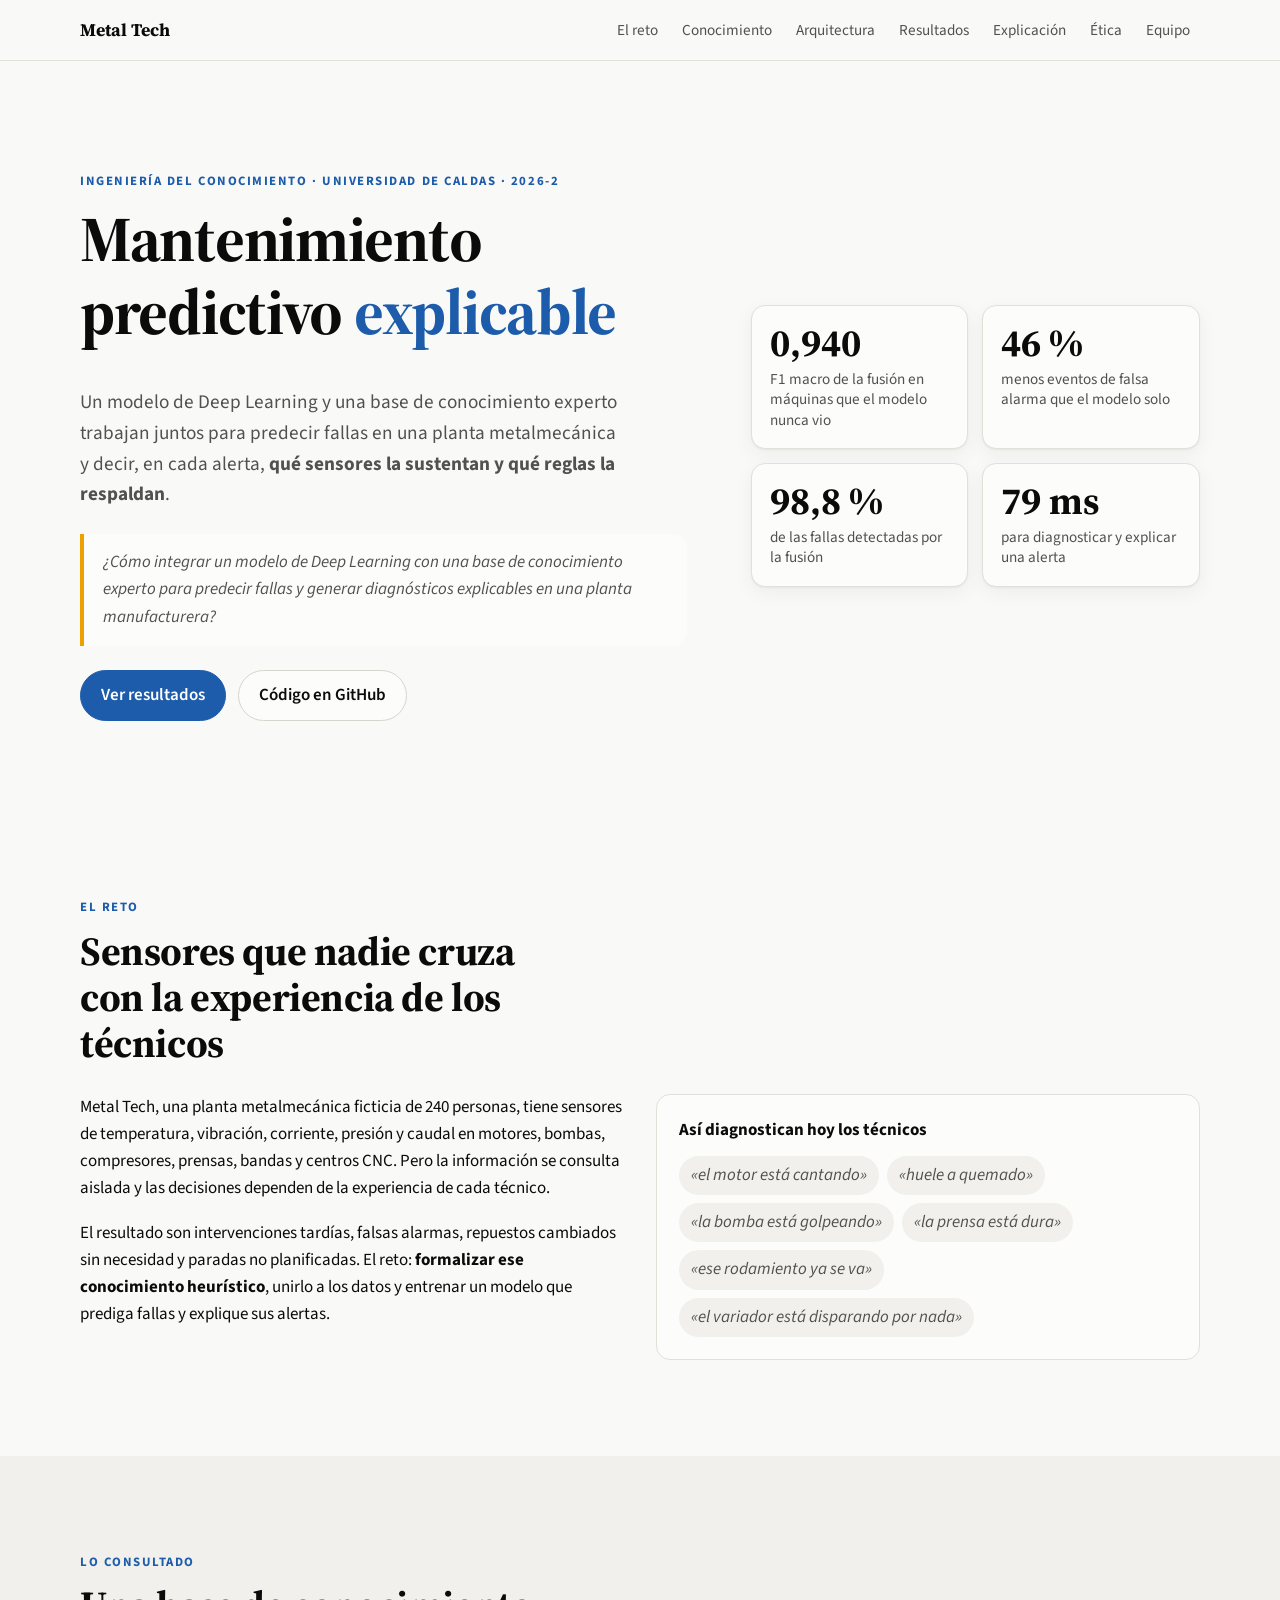
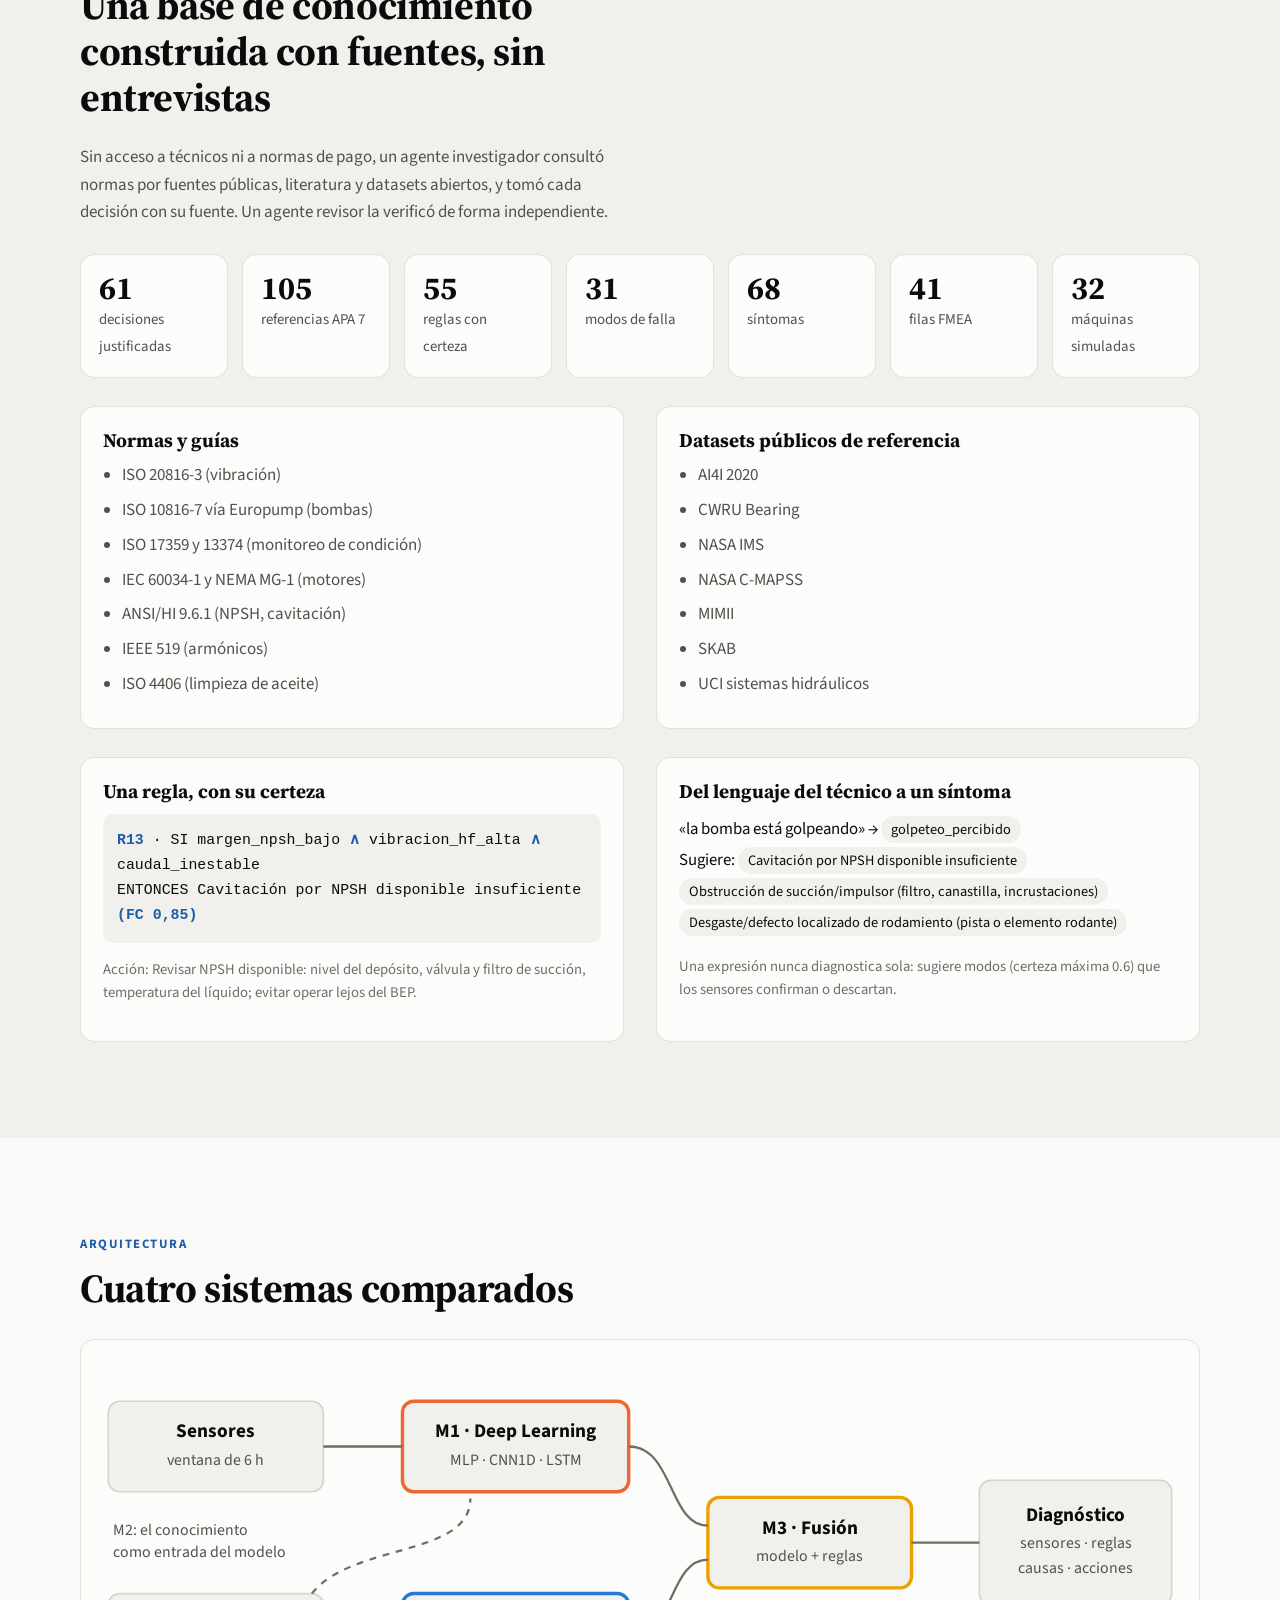
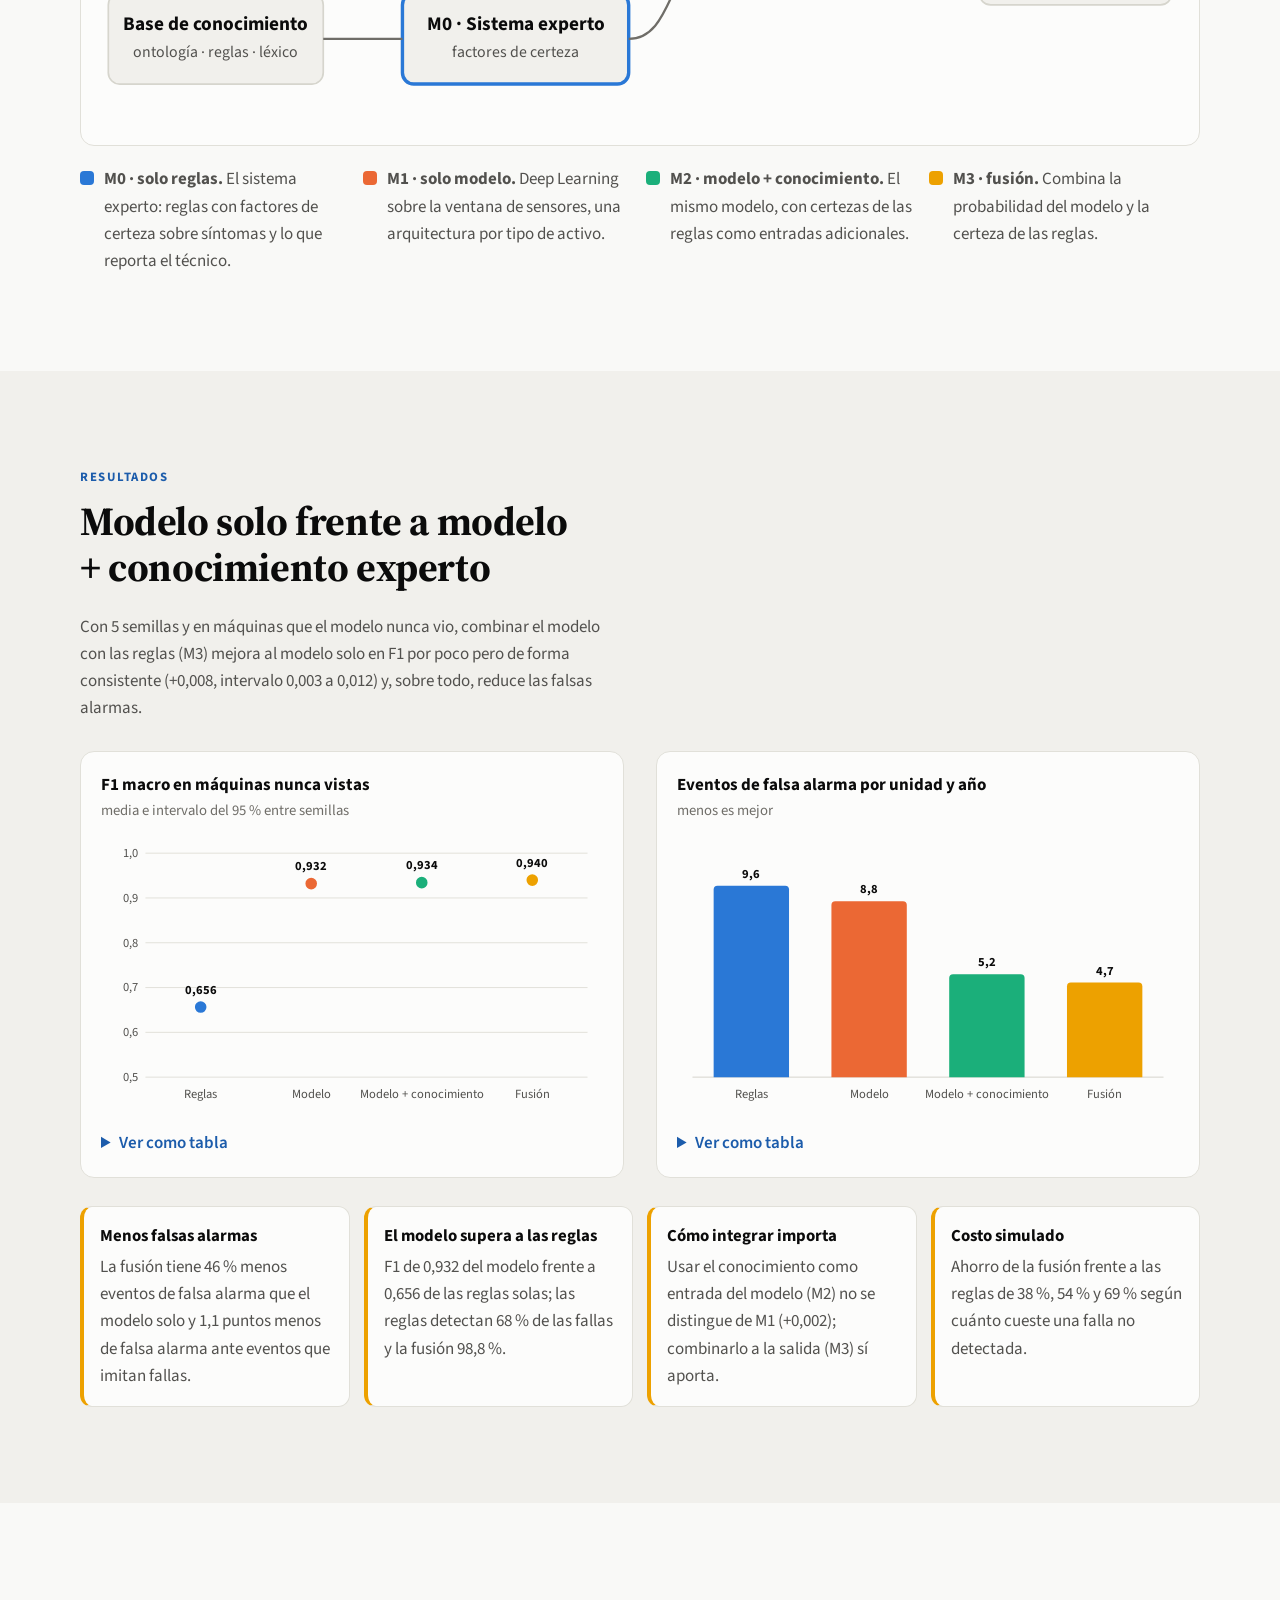
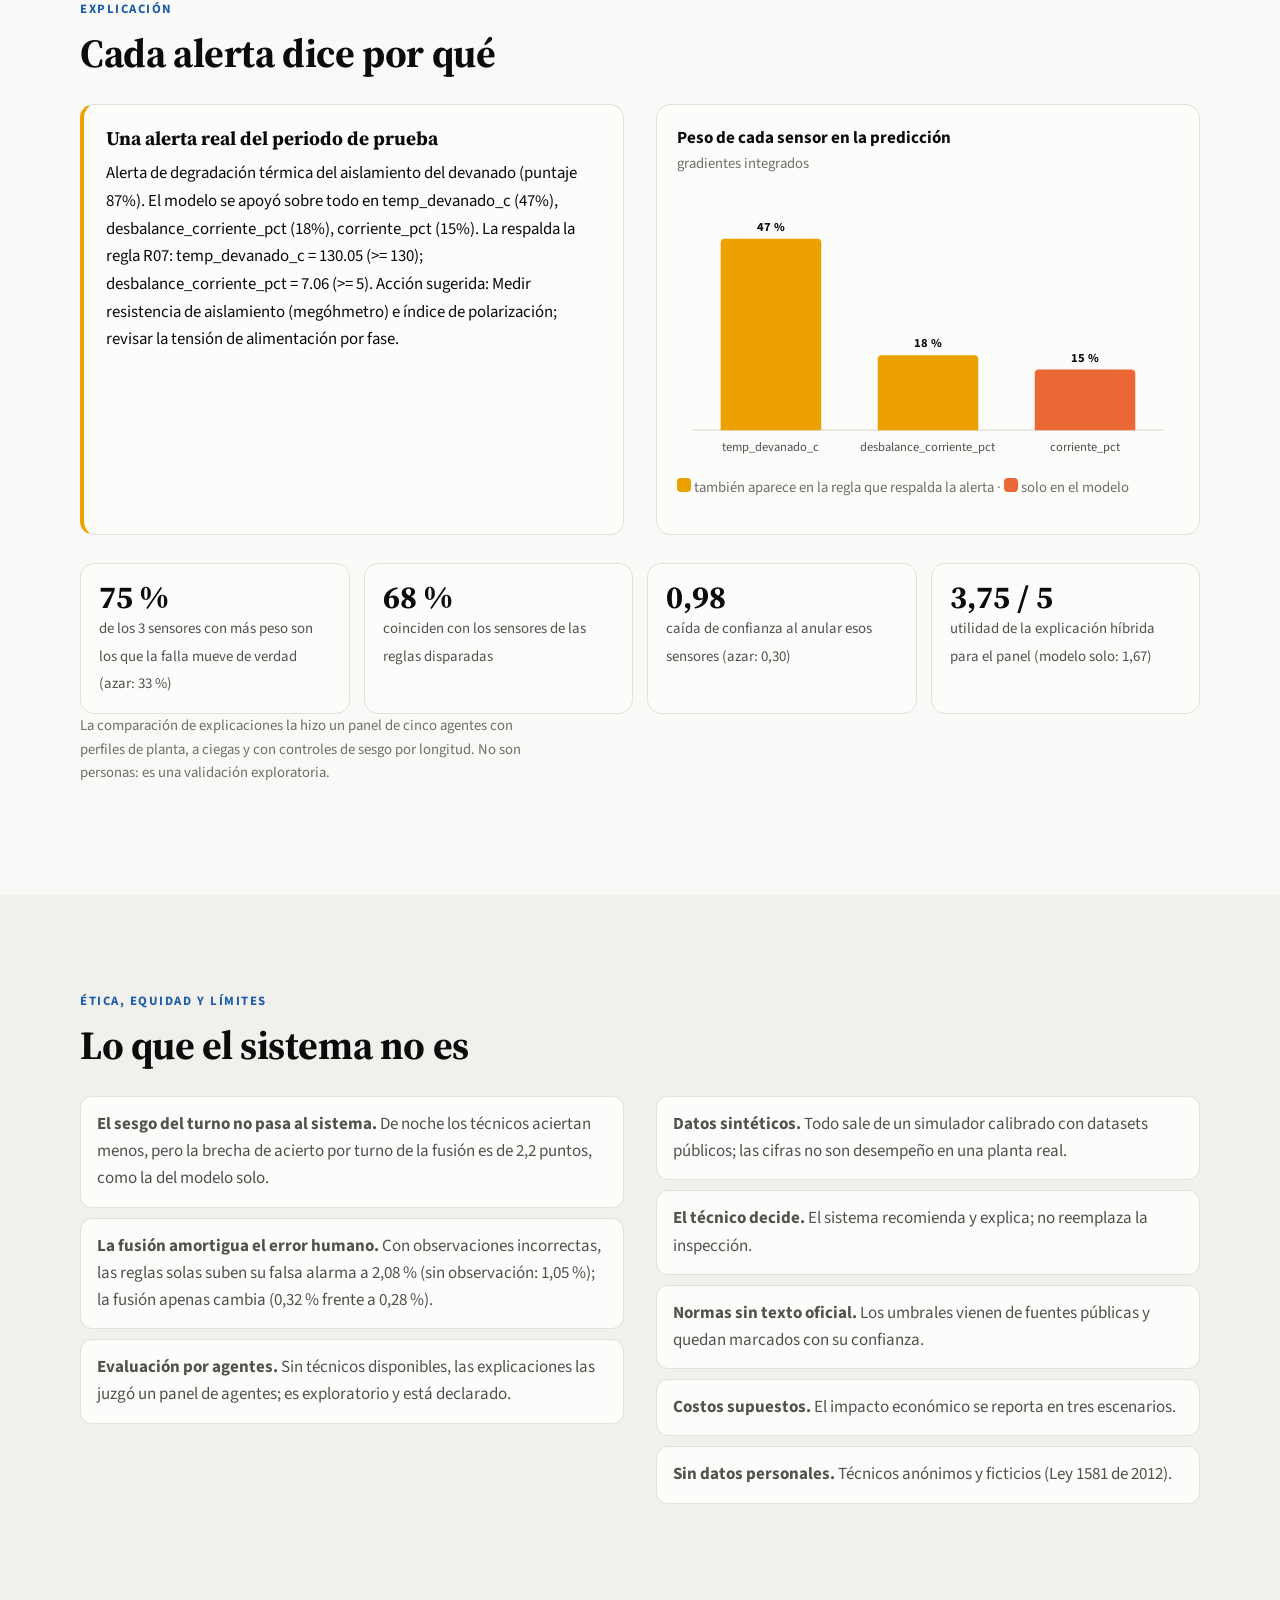
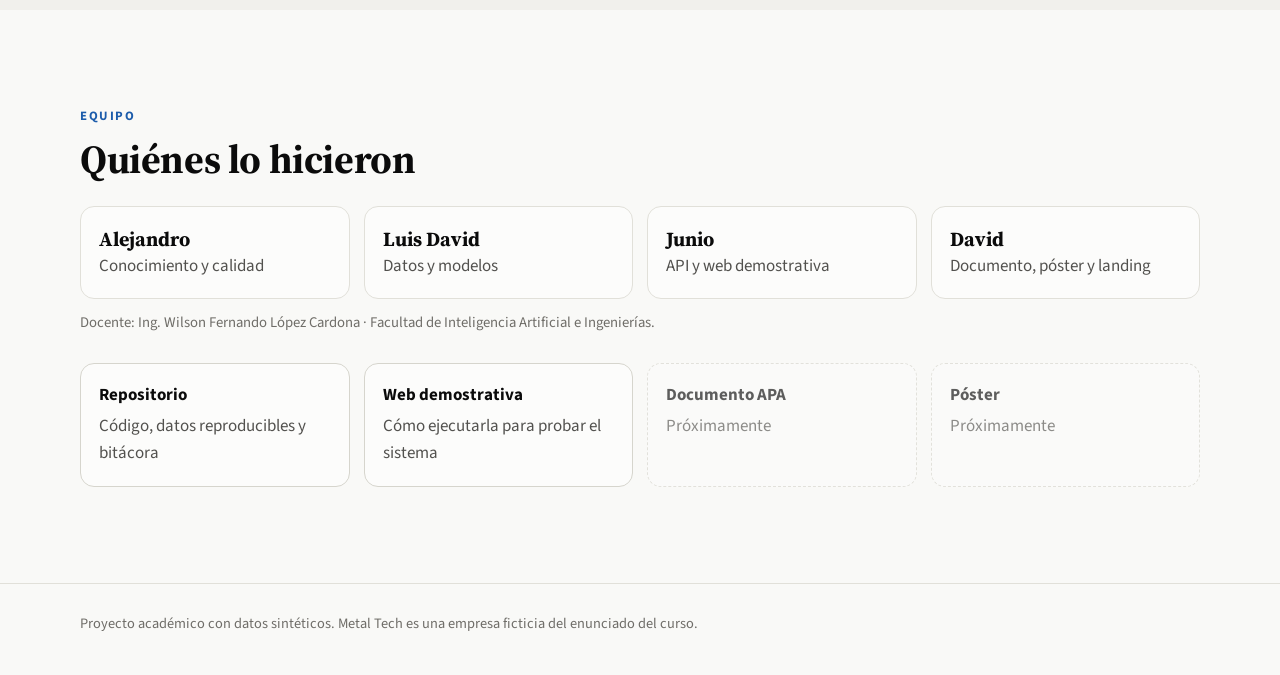
==== landing/index.html @ ee96ade2 "Agrega la landing page de presentacion (Fase 8b) Pagina estatica con el reto, lo consultado, la arqu" ====
<!doctype html>
<html lang="es">
<head>
  <meta charset="utf-8">
  <meta name="viewport" content="width=device-width, initial-scale=1">
  <title>Metal Tech · Mantenimiento predictivo explicable</title>
  <meta name="description" content="Deep Learning y base de conocimiento experto para predecir fallas y explicar cada alerta en una planta metalmecánica. Proyecto de Ingeniería del Conocimiento, Universidad de Caldas.">
  <link rel="preconnect" href="https://fonts.googleapis.com">
  <link rel="preconnect" href="https://fonts.gstatic.com" crossorigin>
  <link href="https://fonts.googleapis.com/css2?family=Source+Sans+3:wght@400;600;700&family=Source+Serif+4:opsz,wght@8..60,600;8..60,700&display=swap" rel="stylesheet">
  <link rel="stylesheet" href="styles.css">
  <link rel="icon" href="data:image/svg+xml,<svg xmlns='http://www.w3.org/2000/svg' viewBox='0 0 100 100'><text y='.9em' font-size='90'>🛠️</text></svg>">
</head>
<body>
  <a class="saltar" href="#contenido">Saltar al contenido</a>
  <header class="barra">
    <nav class="contenedor barra__nav" aria-label="Secciones">
      <a class="marca" href="#inicio">Metal Tech</a>
      <ul>
        <li><a href="#reto">El reto</a></li>
        <li><a href="#conocimiento">Conocimiento</a></li>
        <li><a href="#arquitectura">Arquitectura</a></li>
        <li><a href="#resultados">Resultados</a></li>
        <li><a href="#explicacion">Explicación</a></li>
        <li><a href="#etica">Ética</a></li>
        <li><a href="#equipo">Equipo</a></li>
      </ul>
    </nav>
  </header>

  <main id="contenido">
    <!-- Portada -->
    <section id="inicio" class="portada">
      <div class="contenedor portada__rejilla">
        <div>
          <p class="antetitulo">Ingeniería del Conocimiento · Universidad de Caldas · 2026-2</p>
          <h1>Mantenimiento predictivo <em>explicable</em></h1>
          <p class="entrada">Un modelo de Deep Learning y una base de conocimiento experto trabajan juntos para predecir
            fallas en una planta metalmecánica y decir, en cada alerta, <strong>qué sensores la sustentan y qué
            reglas la respaldan</strong>.</p>
          <blockquote class="pregunta">¿Cómo integrar un modelo de Deep Learning con una base de conocimiento experto para
            predecir fallas y generar diagnósticos explicables en una planta manufacturera?</blockquote>
          <div class="acciones">
            <a class="boton boton--principal" href="#resultados">Ver resultados</a>
            <a class="boton" data-enlace="repositorio" href="#">Código en GitHub</a>
          </div>
        </div>
        <aside class="tarjetas-cifra" aria-label="Cifras principales">
          <div class="cifra"><span class="cifra__valor" data-campo="f1M3"></span><span class="cifra__texto">F1 macro de la fusión en máquinas que el modelo nunca vio</span></div>
          <div class="cifra"><span class="cifra__valor" data-campo="reduccionEventos"></span><span class="cifra__texto">menos eventos de falsa alarma que el modelo solo</span></div>
          <div class="cifra"><span class="cifra__valor" data-campo="detectadasM3"></span><span class="cifra__texto">de las fallas detectadas por la fusión</span></div>
          <div class="cifra"><span class="cifra__valor" data-campo="latencia"></span><span class="cifra__texto">para diagnosticar y explicar una alerta</span></div>
        </aside>
      </div>
    </section>

    <!-- El reto -->
    <section id="reto" class="seccion">
      <div class="contenedor">
        <p class="antetitulo">El reto</p>
        <h2>Sensores que nadie cruza con la experiencia de los técnicos</h2>
        <div class="dos-columnas">
          <div>
            <p>Metal Tech, una planta metalmecánica ficticia de 240 personas, tiene sensores de temperatura, vibración,
              corriente, presión y caudal en motores, bombas, compresores, prensas, bandas y centros CNC. Pero la
              información se consulta aislada y las decisiones dependen de la experiencia de cada técnico.</p>
            <p>El resultado son intervenciones tardías, falsas alarmas, repuestos cambiados sin necesidad y paradas
              no planificadas. El reto: <strong>formalizar ese conocimiento heurístico</strong>, unirlo a los datos y
              entrenar un modelo que prediga fallas y explique sus alertas.</p>
          </div>
          <figure class="voces">
            <figcaption>Así diagnostican hoy los técnicos</figcaption>
            <ul>
              <li>«el motor está cantando»</li>
              <li>«huele a quemado»</li>
              <li>«la bomba está golpeando»</li>
              <li>«la prensa está dura»</li>
              <li>«ese rodamiento ya se va»</li>
              <li>«el variador está disparando por nada»</li>
            </ul>
          </figure>
        </div>
      </div>
    </section>

    <!-- Conocimiento -->
    <section id="conocimiento" class="seccion seccion--alterna">
      <div class="contenedor">
        <p class="antetitulo">Lo consultado</p>
        <h2>Una base de conocimiento construida con fuentes, sin entrevistas</h2>
        <p class="ancho-lectura">Sin acceso a técnicos ni a normas de pago, un agente investigador consultó normas por fuentes
          públicas, literatura y datasets abiertos, y tomó cada decisión con su fuente. Un agente revisor la verificó de
          forma independiente.</p>
        <div class="contadores" id="contadores"></div>
        <div class="dos-columnas">
          <div class="panel">
            <h3>Normas y guías</h3>
            <ul class="lista" id="normas"></ul>
          </div>
          <div class="panel">
            <h3>Datasets públicos de referencia</h3>
            <ul class="lista" id="datasets"></ul>
          </div>
        </div>
        <div class="dos-columnas">
          <article class="panel regla" aria-labelledby="titulo-regla">
            <h3 id="titulo-regla">Una regla, con su certeza</h3>
            <p class="regla__codigo" id="regla"></p>
            <p class="nota" id="regla-accion"></p>
          </article>
          <article class="panel" aria-labelledby="titulo-expresion">
            <h3 id="titulo-expresion">Del lenguaje del técnico a un síntoma</h3>
            <p class="expresion" id="expresion"></p>
            <p class="nota">Una expresión nunca diagnostica sola: sugiere modos (certeza máxima 0.6) que los sensores
              confirman o descartan.</p>
          </article>
        </div>
      </div>
    </section>

    <!-- Arquitectura -->
    <section id="arquitectura" class="seccion">
      <div class="contenedor">
        <p class="antetitulo">Arquitectura</p>
        <h2>Cuatro sistemas comparados</h2>
        <figure class="diagrama">
          <svg viewBox="0 0 960 330" role="img" aria-labelledby="diagrama-titulo diagrama-desc">
            <title id="diagrama-titulo">Arquitectura del sistema híbrido</title>
            <desc id="diagrama-desc">Los sensores alimentan el modelo de Deep Learning (M1); la base de conocimiento alimenta el motor de reglas (M0); ambos se combinan en la fusión (M3), que produce un diagnóstico explicable servido por una API y una web.</desc>
            <defs><marker id="flecha" viewBox="0 0 10 10" refX="9" refY="5" markerWidth="7" markerHeight="7" orient="auto-start-reverse"><path d="M0,0 L10,5 L0,10 z" class="diagrama__punta"/></marker></defs>
            <g class="diagrama__caja"><rect x="10" y="40" width="190" height="80" rx="10"/><text x="105" y="72">Sensores</text><text x="105" y="96" class="diagrama__sub">ventana de 6 h</text></g>
            <g class="diagrama__caja"><rect x="10" y="210" width="190" height="80" rx="10"/><text x="105" y="242">Base de conocimiento</text><text x="105" y="266" class="diagrama__sub">ontología · reglas · léxico</text></g>
            <g class="diagrama__caja diagrama__caja--m1"><rect x="270" y="40" width="200" height="80" rx="10"/><text x="370" y="72">M1 · Deep Learning</text><text x="370" y="96" class="diagrama__sub">MLP · CNN1D · LSTM</text></g>
            <g class="diagrama__caja diagrama__caja--m0"><rect x="270" y="210" width="200" height="80" rx="10"/><text x="370" y="242">M0 · Sistema experto</text><text x="370" y="266" class="diagrama__sub">factores de certeza</text></g>
            <g class="diagrama__caja diagrama__caja--m3"><rect x="540" y="125" width="180" height="80" rx="10"/><text x="630" y="157">M3 · Fusión</text><text x="630" y="181" class="diagrama__sub">modelo + reglas</text></g>
            <g class="diagrama__caja"><rect x="780" y="110" width="170" height="110" rx="10"/><text x="865" y="146">Diagnóstico</text><text x="865" y="170" class="diagrama__sub">sensores · reglas</text><text x="865" y="192" class="diagrama__sub">causas · acciones</text></g>
            <path d="M200,80 H270" marker-end="url(#flecha)"/><path d="M200,250 H270" marker-end="url(#flecha)"/>
            <path d="M470,80 C510,80 505,150 540,150" marker-end="url(#flecha)"/><path d="M470,250 C510,250 505,180 540,180" marker-end="url(#flecha)"/>
            <path d="M720,165 H780" marker-end="url(#flecha)"/>
            <path d="M190,210 C225,165 330,178 330,126" class="diagrama__punteada" marker-end="url(#flecha)"/>
            <text x="14" y="158" class="diagrama__sub diagrama__izq">M2: el conocimiento</text>
            <text x="14" y="178" class="diagrama__sub diagrama__izq">como entrada del modelo</text>
          </svg>
        </figure>
        <ul class="leyenda-sistemas" id="leyenda-sistemas"></ul>
      </div>
    </section>

    <!-- Resultados -->
    <section id="resultados" class="seccion seccion--alterna">
      <div class="contenedor">
        <p class="antetitulo">Resultados</p>
        <h2>Modelo solo frente a modelo + conocimiento experto</h2>
        <p class="ancho-lectura" id="resumen-resultados"></p>
        <div class="dos-columnas">
          <figure class="grafico">
            <figcaption>F1 macro en máquinas nunca vistas <span class="nota">media e intervalo del 95 % entre semillas</span></figcaption>
            <div id="grafico-f1"></div>
            <details><summary>Ver como tabla</summary><div id="tabla-f1"></div></details>
          </figure>
          <figure class="grafico">
            <figcaption>Eventos de falsa alarma por unidad y año <span class="nota">menos es mejor</span></figcaption>
            <div id="grafico-eventos"></div>
            <details><summary>Ver como tabla</summary><div id="tabla-eventos"></div></details>
          </figure>
        </div>
        <ul class="hallazgos" id="hallazgos"></ul>
      </div>
    </section>

    <!-- Explicación -->
    <section id="explicacion" class="seccion">
      <div class="contenedor">
        <p class="antetitulo">Explicación</p>
        <h2>Cada alerta dice por qué</h2>
        <div class="dos-columnas">
          <article class="panel alerta">
            <h3>Una alerta real del periodo de prueba</h3>
            <p id="ejemplo-texto"></p>
          </article>
          <figure class="grafico">
            <figcaption>Peso de cada sensor en la predicción <span class="nota">gradientes integrados</span></figcaption>
            <div id="grafico-sensores"></div>
          </figure>
        </div>
        <div class="contadores" id="metricas-xai"></div>
        <p class="nota ancho-lectura">La comparación de explicaciones la hizo un panel de cinco agentes con perfiles de planta,
          a ciegas y con controles de sesgo por longitud. No son personas: es una validación exploratoria.</p>
      </div>
    </section>

    <!-- Ética -->
    <section id="etica" class="seccion seccion--alterna">
      <div class="contenedor">
        <p class="antetitulo">Ética, equidad y límites</p>
        <h2>Lo que el sistema no es</h2>
        <div class="dos-columnas">
          <ul class="lista lista--marcada" id="equidad"></ul>
          <ul class="lista lista--marcada">
            <li><strong>Datos sintéticos.</strong> Todo sale de un simulador calibrado con datasets públicos; las cifras
              no son desempeño en una planta real.</li>
            <li><strong>El técnico decide.</strong> El sistema recomienda y explica; no reemplaza la inspección.</li>
            <li><strong>Normas sin texto oficial.</strong> Los umbrales vienen de fuentes públicas y quedan marcados con su confianza.</li>
            <li><strong>Costos supuestos.</strong> El impacto económico se reporta en tres escenarios.</li>
            <li><strong>Sin datos personales.</strong> Técnicos anónimos y ficticios (Ley 1581 de 2012).</li>
          </ul>
        </div>
      </div>
    </section>

    <!-- Equipo -->
    <section id="equipo" class="seccion">
      <div class="contenedor">
        <p class="antetitulo">Equipo</p>
        <h2>Quiénes lo hicieron</h2>
        <ul class="equipo">
          <li><span class="equipo__nombre">Alejandro</span><span>Conocimiento y calidad</span></li>
          <li><span class="equipo__nombre">Luis David</span><span>Datos y modelos</span></li>
          <li><span class="equipo__nombre">Junio</span><span>API y web demostrativa</span></li>
          <li><span class="equipo__nombre">David</span><span>Documento, póster y landing</span></li>
        </ul>
        <p class="nota">Docente: Ing. Wilson Fernando López Cardona · Facultad de Inteligencia Artificial e Ingenierías.</p>
        <div class="recursos">
          <a class="recurso" data-enlace="repositorio" href="#"><strong>Repositorio</strong><span>Código, datos reproducibles y bitácora</span></a>
          <a class="recurso" data-enlace="web" href="#"><strong>Web demostrativa</strong><span>Cómo ejecutarla para probar el sistema</span></a>
          <span class="recurso recurso--pendiente"><strong>Documento APA</strong><span>Próximamente</span></span>
          <span class="recurso recurso--pendiente"><strong>Póster</strong><span>Próximamente</span></span>
        </div>
      </div>
    </section>
  </main>

  <footer class="pie">
    <div class="contenedor">Proyecto académico con datos sintéticos. Metal Tech es una empresa ficticia del enunciado del curso.</div>
  </footer>

  <script src="data.js"></script>
  <script src="app.js"></script>
</body>
</html>
---- landing/styles.css ----
/* Landing de Metal Tech. Paleta categórica validada (M0 azul, M1 naranja, M2 aqua, M3 amarillo). */
:root {
  --fondo: #f9f9f7;
  --superficie: #fcfcfb;
  --alterna: #f1f0ec;
  --tinta: #0b0b0b;
  --tinta-2: #52514e;
  --mute: #6f6d68;
  --rejilla: #e1e0d9;
  --borde: #d6d5cd;
  --acento: #1c5cab;
  --m0: #2a78d6;
  --m1: #eb6834;
  --m2: #1baf7a;
  --m3: #eda100;
  --bueno: #0ca30c;
  --critico: #d03b3b;
  --radio: 14px;
  --sombra: 0 1px 2px rgb(0 0 0 / 0.05), 0 6px 20px rgb(0 0 0 / 0.05);
  color-scheme: light;
}

@media (prefers-color-scheme: dark) {
  :root:not([data-theme="light"]) {
    --fondo: #0d0d0d;
    --superficie: #1a1a19;
    --alterna: #141413;
    --tinta: #f0efec;
    --tinta-2: #c3c2b7;
    --mute: #9a988f;
    --rejilla: #2c2c2a;
    --borde: #383835;
    --acento: #6da7ec;
    --m0: #3987e5;
    --m1: #d95926;
    --m2: #199e70;
    --m3: #c98500;
    color-scheme: dark;
  }
}
:root[data-theme="dark"] {
  --fondo: #0d0d0d; --superficie: #1a1a19; --alterna: #141413; --tinta: #f0efec; --tinta-2: #c3c2b7;
  --mute: #9a988f; --rejilla: #2c2c2a; --borde: #383835; --acento: #6da7ec;
  --m0: #3987e5; --m1: #d95926; --m2: #199e70; --m3: #c98500; color-scheme: dark;
}

* { box-sizing: border-box; }
html { scroll-behavior: smooth; scroll-padding-top: 72px; }
body {
  margin: 0;
  background: var(--fondo);
  color: var(--tinta);
  font: 400 1.0625rem/1.6 "Source Sans 3", system-ui, sans-serif;
  -webkit-font-smoothing: antialiased;
}
h1, h2, h3 { font-family: "Source Serif 4", Georgia, serif; line-height: 1.15; margin: 0 0 0.6em; }
h1 { font-size: clamp(2.3rem, 5.5vw, 4rem); letter-spacing: -0.02em; }
h1 em { font-style: normal; color: var(--acento); }
h2 { font-size: clamp(1.7rem, 3.4vw, 2.5rem); letter-spacing: -0.01em; max-width: 24ch; }
h3 { font-size: 1.2rem; }
p { margin: 0 0 1em; }
a { color: var(--acento); }
strong { font-weight: 700; }

.contenedor { width: min(1120px, 100% - 32px); margin-inline: auto; }
.ancho-lectura { max-width: 68ch; color: var(--tinta-2); }
.antetitulo { text-transform: uppercase; letter-spacing: 0.12em; font-size: 0.8rem; font-weight: 700; color: var(--acento); margin-bottom: 0.8em; }
.nota { color: var(--mute); font-size: 0.92rem; }
.saltar { position: absolute; left: -999px; top: 8px; background: var(--tinta); color: var(--fondo); padding: 8px 12px; border-radius: 8px; z-index: 20; }
.saltar:focus { left: 16px; }
:focus-visible { outline: 3px solid var(--acento); outline-offset: 2px; border-radius: 4px; }

/* Barra */
.barra { position: sticky; top: 0; z-index: 10; background: color-mix(in srgb, var(--fondo) 88%, transparent); backdrop-filter: blur(10px); border-bottom: 1px solid var(--rejilla); }
.barra__nav { display: flex; align-items: center; justify-content: space-between; gap: 16px; min-height: 60px; }
.marca { font: 700 1.1rem "Source Serif 4", serif; color: var(--tinta); text-decoration: none; white-space: nowrap; }
.barra ul { display: flex; gap: 4px; list-style: none; margin: 0; padding: 0; overflow-x: auto; scrollbar-width: none; }
.barra ul::-webkit-scrollbar { display: none; }
.barra li a { display: block; padding: 6px 10px; border-radius: 8px; color: var(--tinta-2); text-decoration: none; font-size: 0.95rem; white-space: nowrap; }
.barra li a:hover { background: var(--alterna); color: var(--tinta); }

/* Portada */
.portada { padding: clamp(48px, 9vw, 110px) 0 clamp(40px, 7vw, 80px); }
.portada__rejilla { display: grid; grid-template-columns: 1.35fr 1fr; gap: clamp(28px, 5vw, 64px); align-items: center; }
.entrada { font-size: 1.2rem; color: var(--tinta-2); max-width: 54ch; }
.pregunta { margin: 1.4em 0; padding: 0.9em 1.1em; border-left: 4px solid var(--m3); background: var(--superficie); border-radius: 0 var(--radio) var(--radio) 0; font-style: italic; color: var(--tinta-2); }
.acciones { display: flex; flex-wrap: wrap; gap: 12px; }
.boton { display: inline-flex; align-items: center; padding: 11px 20px; border-radius: 999px; border: 1px solid var(--borde); color: var(--tinta); text-decoration: none; font-weight: 600; background: var(--superficie); }
.boton:hover { border-color: var(--tinta-2); }
.boton--principal { background: var(--acento); border-color: var(--acento); color: #fff; }
.boton--principal:hover { filter: brightness(1.08); }
.tarjetas-cifra { display: grid; grid-template-columns: 1fr 1fr; gap: 14px; }
.cifra { background: var(--superficie); border: 1px solid var(--rejilla); border-radius: var(--radio); padding: 18px; box-shadow: var(--sombra); display: flex; flex-direction: column; gap: 6px; }
.cifra__valor { font: 700 clamp(1.8rem, 3.4vw, 2.4rem)/1 "Source Serif 4", serif; color: var(--tinta); font-variant-numeric: tabular-nums; }
.cifra__texto { color: var(--tinta-2); font-size: 0.95rem; line-height: 1.35; }

/* Secciones */
.seccion { padding: clamp(56px, 8vw, 96px) 0; }
.seccion--alterna { background: var(--alterna); }
.dos-columnas { display: grid; grid-template-columns: 1fr 1fr; gap: clamp(20px, 3vw, 32px); margin-top: 28px; }
.panel { background: var(--superficie); border: 1px solid var(--rejilla); border-radius: var(--radio); padding: 22px; }
.voces { margin: 0; background: var(--superficie); border: 1px solid var(--rejilla); border-radius: var(--radio); padding: 22px; }
.voces figcaption { font-weight: 700; margin-bottom: 12px; }
.voces ul { display: flex; flex-wrap: wrap; gap: 8px; list-style: none; padding: 0; margin: 0; }
.voces li { padding: 6px 12px; border-radius: 999px; background: var(--alterna); color: var(--tinta-2); font-style: italic; }
.lista { margin: 0; padding-left: 1.1em; color: var(--tinta-2); }
.lista li { margin-bottom: 0.45em; }
.lista--marcada { list-style: none; padding: 0; }
.lista--marcada li { padding: 14px 16px; background: var(--superficie); border: 1px solid var(--rejilla); border-radius: 12px; margin-bottom: 10px; }

.contadores { display: grid; grid-template-columns: repeat(auto-fit, minmax(128px, 1fr)); gap: 14px; margin-top: 28px; }
.contador { background: var(--superficie); border: 1px solid var(--rejilla); border-radius: var(--radio); padding: 16px 18px; }
.contador__valor { display: block; font: 700 2rem/1.1 "Source Serif 4", serif; font-variant-numeric: tabular-nums; }
.contador__texto { color: var(--tinta-2); font-size: 0.93rem; }

.regla__codigo { font-family: ui-monospace, "Cascadia Code", Consolas, monospace; font-size: 0.93rem; background: var(--alterna); padding: 14px; border-radius: 10px; line-height: 1.7; overflow-wrap: anywhere; }
.regla__codigo b { color: var(--acento); }
.expresion { font-size: 1.05rem; }
.expresion .chip { display: inline-block; padding: 2px 10px; margin: 2px 4px 2px 0; border-radius: 999px; background: var(--alterna); font-size: 0.9rem; }

/* Diagrama */
.diagrama { margin: 28px 0 0; background: var(--superficie); border: 1px solid var(--rejilla); border-radius: var(--radio); padding: 16px; overflow-x: auto; }
.diagrama svg { width: 100%; min-width: 640px; height: auto; display: block; }
.diagrama path { fill: none; stroke: var(--mute); stroke-width: 2; }
.diagrama__punteada { stroke-dasharray: 6 6; }
.diagrama__punta { fill: var(--mute); stroke: none !important; }
.diagrama__caja rect { fill: var(--alterna); stroke: var(--borde); stroke-width: 1.5; }
.diagrama__caja--m0 rect { stroke: var(--m0); stroke-width: 3; }
.diagrama__caja--m1 rect { stroke: var(--m1); stroke-width: 3; }
.diagrama__caja--m3 rect { stroke: var(--m3); stroke-width: 3; }
.diagrama text { fill: var(--tinta); font: 700 17px "Source Sans 3", sans-serif; text-anchor: middle; }
.diagrama .diagrama__sub { font-weight: 400; font-size: 14px; fill: var(--tinta-2); }
.diagrama .diagrama__izq { text-anchor: start; }
.leyenda-sistemas { display: grid; grid-template-columns: repeat(auto-fit, minmax(220px, 1fr)); gap: 12px; list-style: none; padding: 0; margin: 20px 0 0; }
.leyenda-sistemas li { display: flex; gap: 10px; align-items: flex-start; color: var(--tinta-2); }
.muestra { width: 14px; height: 14px; border-radius: 4px; flex: none; margin-top: 5px; }

/* Gráficos */
.grafico { margin: 0; background: var(--superficie); border: 1px solid var(--rejilla); border-radius: var(--radio); padding: 20px; }
.grafico figcaption { font-weight: 700; margin-bottom: 8px; }
.grafico figcaption .nota { display: block; font-weight: 400; }
.grafico svg { width: 100%; height: auto; display: block; overflow: visible; }
.grafico .eje { stroke: var(--borde); }
.grafico .rejilla { stroke: var(--rejilla); }
.grafico text { fill: var(--tinta-2); font: 400 13px "Source Sans 3", sans-serif; }
.grafico .etiqueta-valor { fill: var(--tinta); font-weight: 700; }
.grafico .marca-dato { transition: opacity 0.15s; }
.grafico .marca-dato:hover { opacity: 0.8; }
details { margin-top: 10px; }
summary { cursor: pointer; color: var(--acento); font-weight: 600; }
table { width: 100%; border-collapse: collapse; margin-top: 10px; font-size: 0.93rem; font-variant-numeric: tabular-nums; }
th, td { text-align: left; padding: 7px 8px; border-bottom: 1px solid var(--rejilla); }
th { color: var(--mute); font-weight: 600; }
.hallazgos { display: grid; grid-template-columns: repeat(auto-fit, minmax(240px, 1fr)); gap: 14px; list-style: none; padding: 0; margin: 28px 0 0; }
.hallazgos li { background: var(--superficie); border: 1px solid var(--rejilla); border-left: 4px solid var(--m3); border-radius: 12px; padding: 16px; color: var(--tinta-2); }
.hallazgos strong { color: var(--tinta); display: block; font-size: 1.05rem; margin-bottom: 4px; }

.alerta p { font-size: 1.05rem; line-height: 1.65; }
.alerta { border-left: 4px solid var(--m3); }

/* Equipo y recursos */
.equipo { display: grid; grid-template-columns: repeat(auto-fit, minmax(200px, 1fr)); gap: 14px; list-style: none; padding: 0; margin: 24px 0 12px; }
.equipo li { background: var(--superficie); border: 1px solid var(--rejilla); border-radius: var(--radio); padding: 18px; display: flex; flex-direction: column; color: var(--tinta-2); }
.equipo__nombre { font: 700 1.25rem "Source Serif 4", serif; color: var(--tinta); }
.recursos { display: grid; grid-template-columns: repeat(auto-fit, minmax(220px, 1fr)); gap: 14px; margin-top: 28px; }
.recurso { display: flex; flex-direction: column; gap: 4px; padding: 18px; border-radius: var(--radio); border: 1px solid var(--borde); background: var(--superficie); text-decoration: none; color: var(--tinta-2); }
a.recurso:hover { border-color: var(--acento); }
.recurso strong { color: var(--tinta); }
.recurso--pendiente { opacity: 0.65; border-style: dashed; }

.pie { padding: 28px 0 40px; color: var(--mute); font-size: 0.9rem; border-top: 1px solid var(--rejilla); }

@media (max-width: 860px) {
  .portada__rejilla, .dos-columnas { grid-template-columns: 1fr; }
  .barra__nav { flex-wrap: wrap; padding: 8px 0; min-height: 0; }
  .barra ul { width: 100%; }
}
@media (max-width: 480px) {
  .tarjetas-cifra { grid-template-columns: 1fr; }
  body { font-size: 1rem; }
}
@media (prefers-reduced-motion: reduce) { html { scroll-behavior: auto; } }
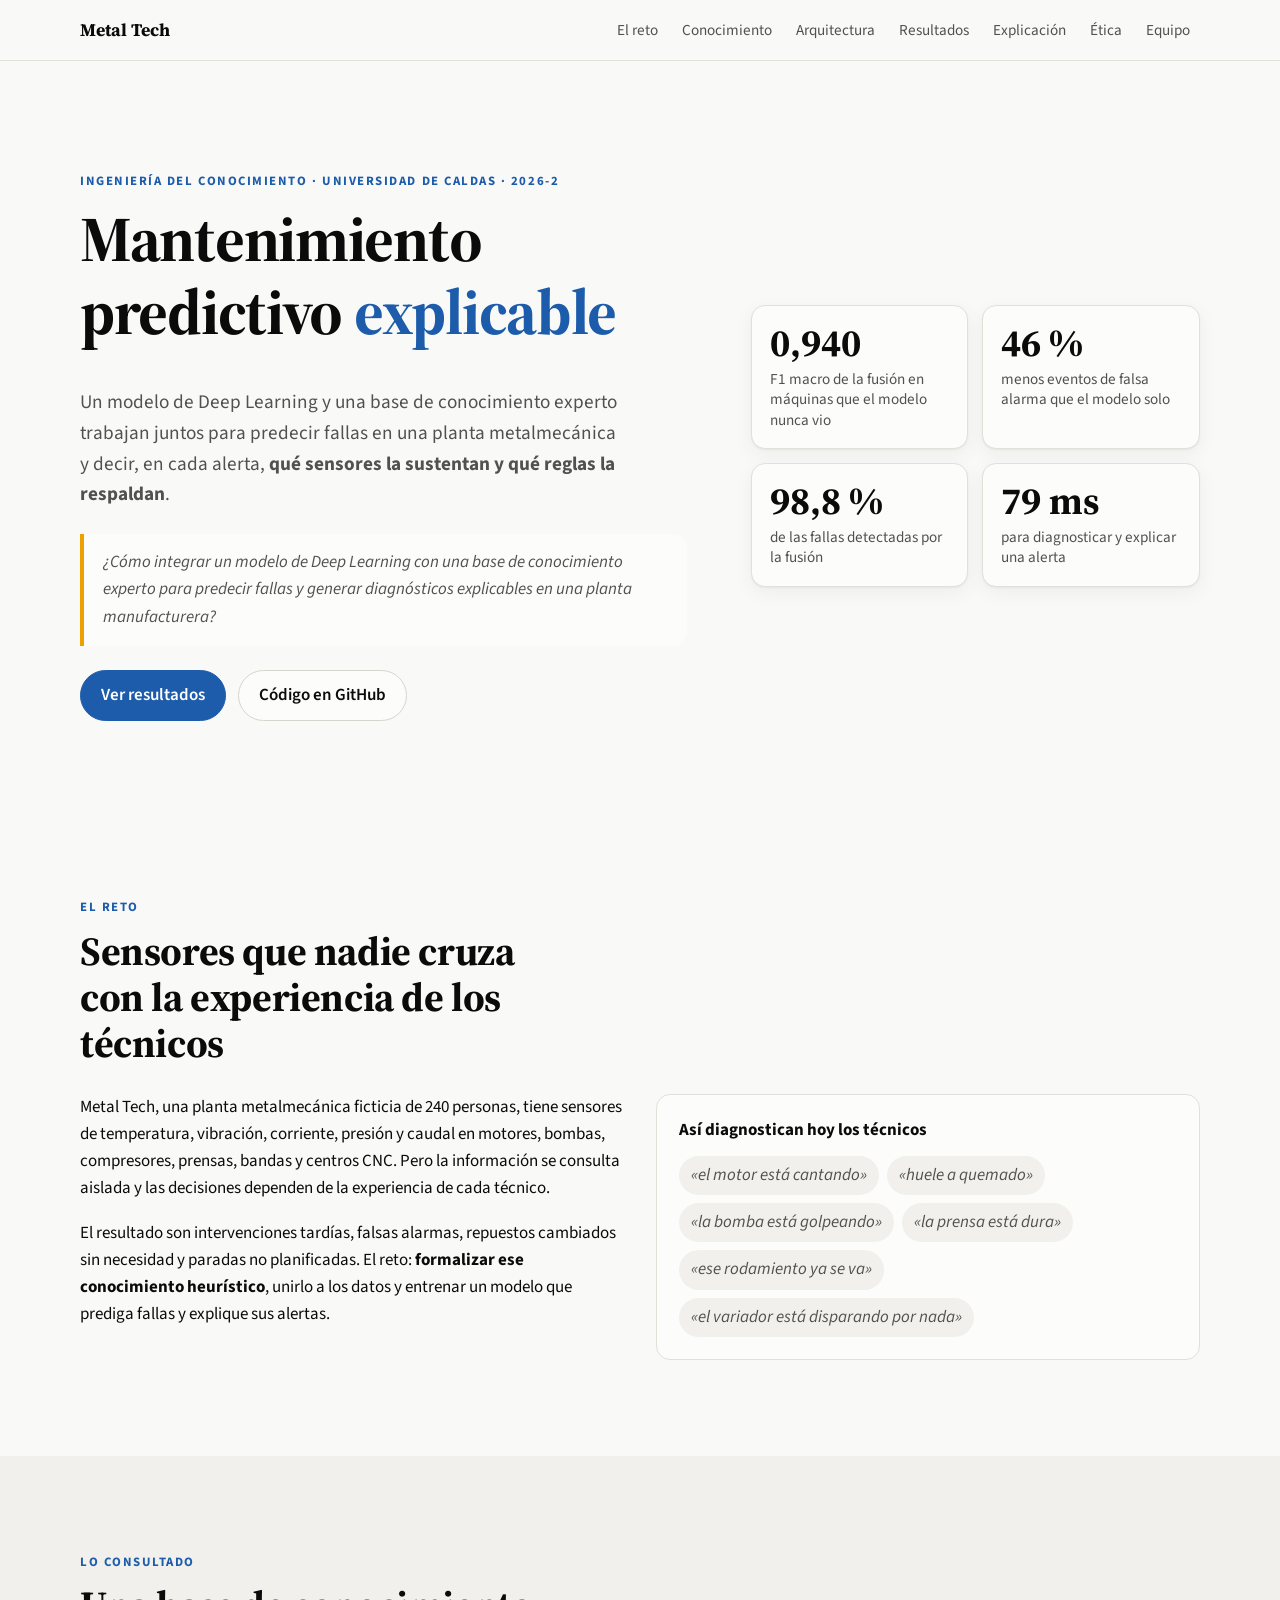
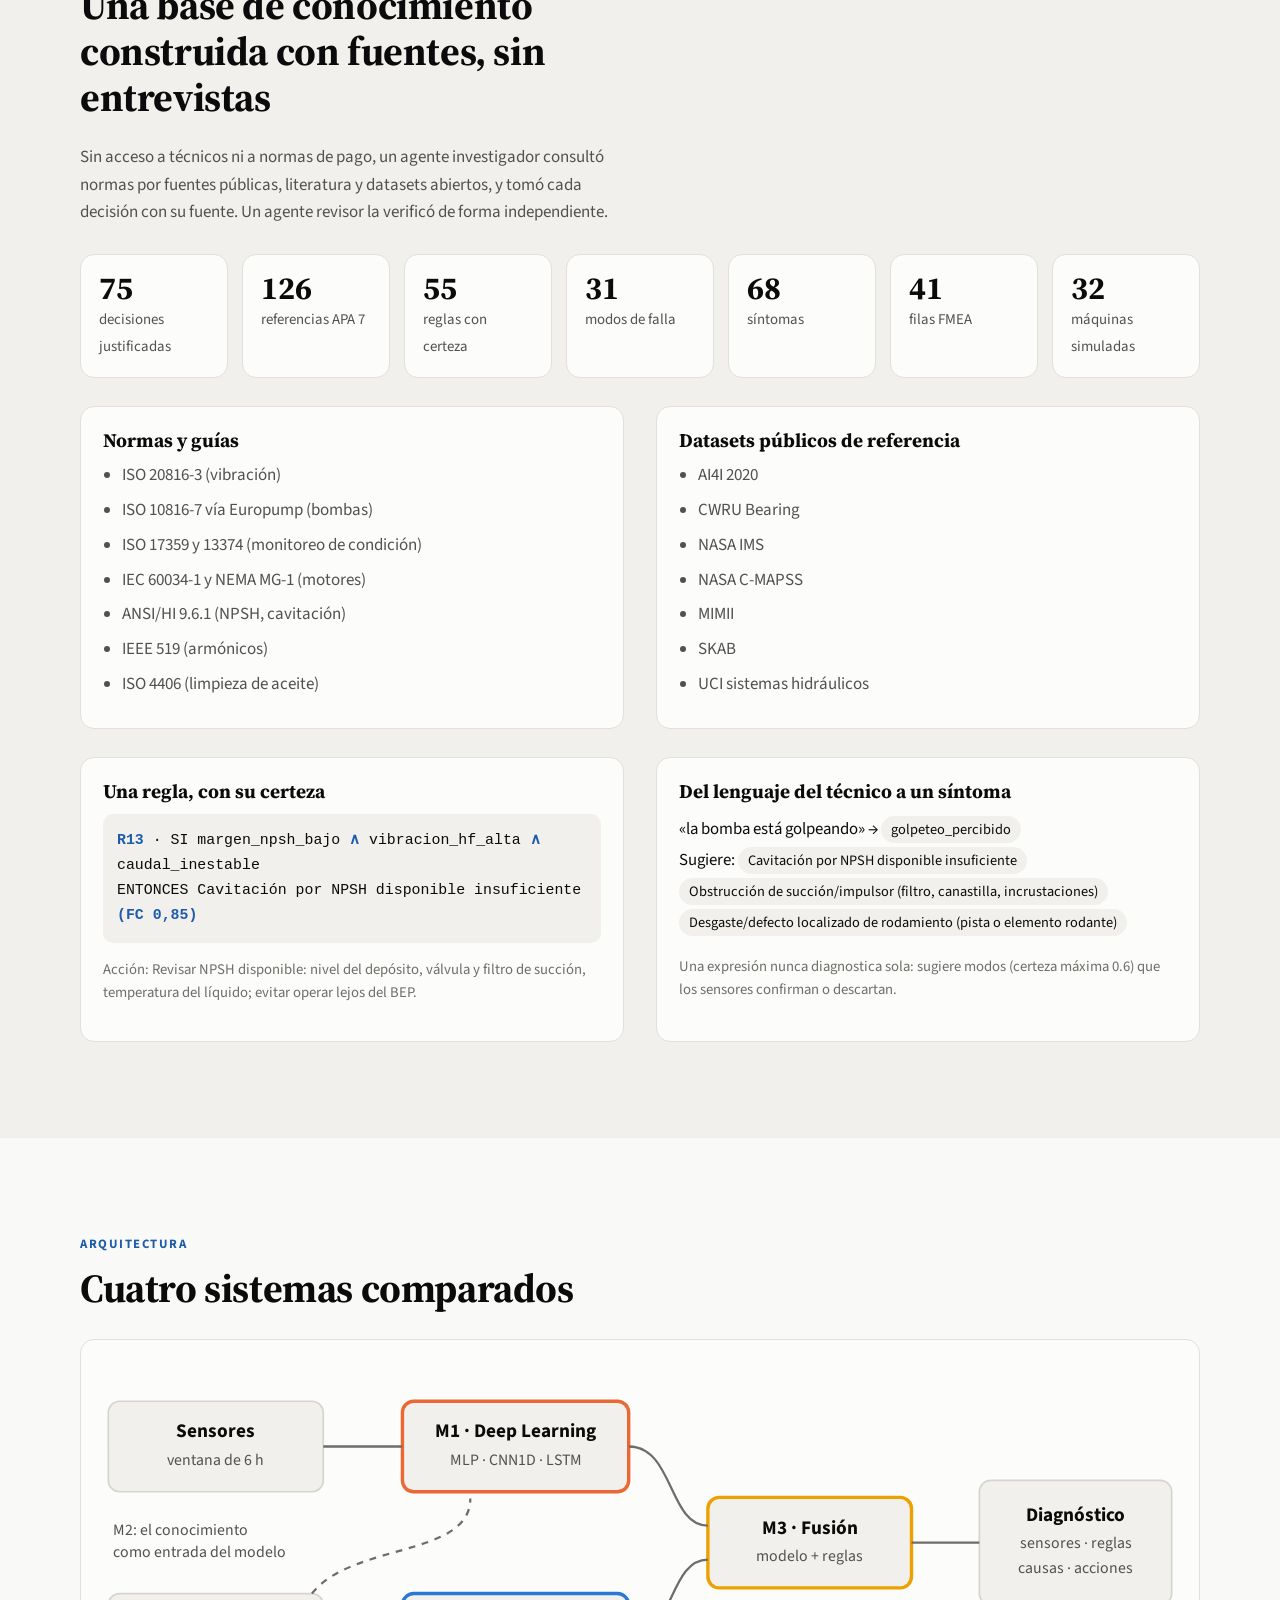
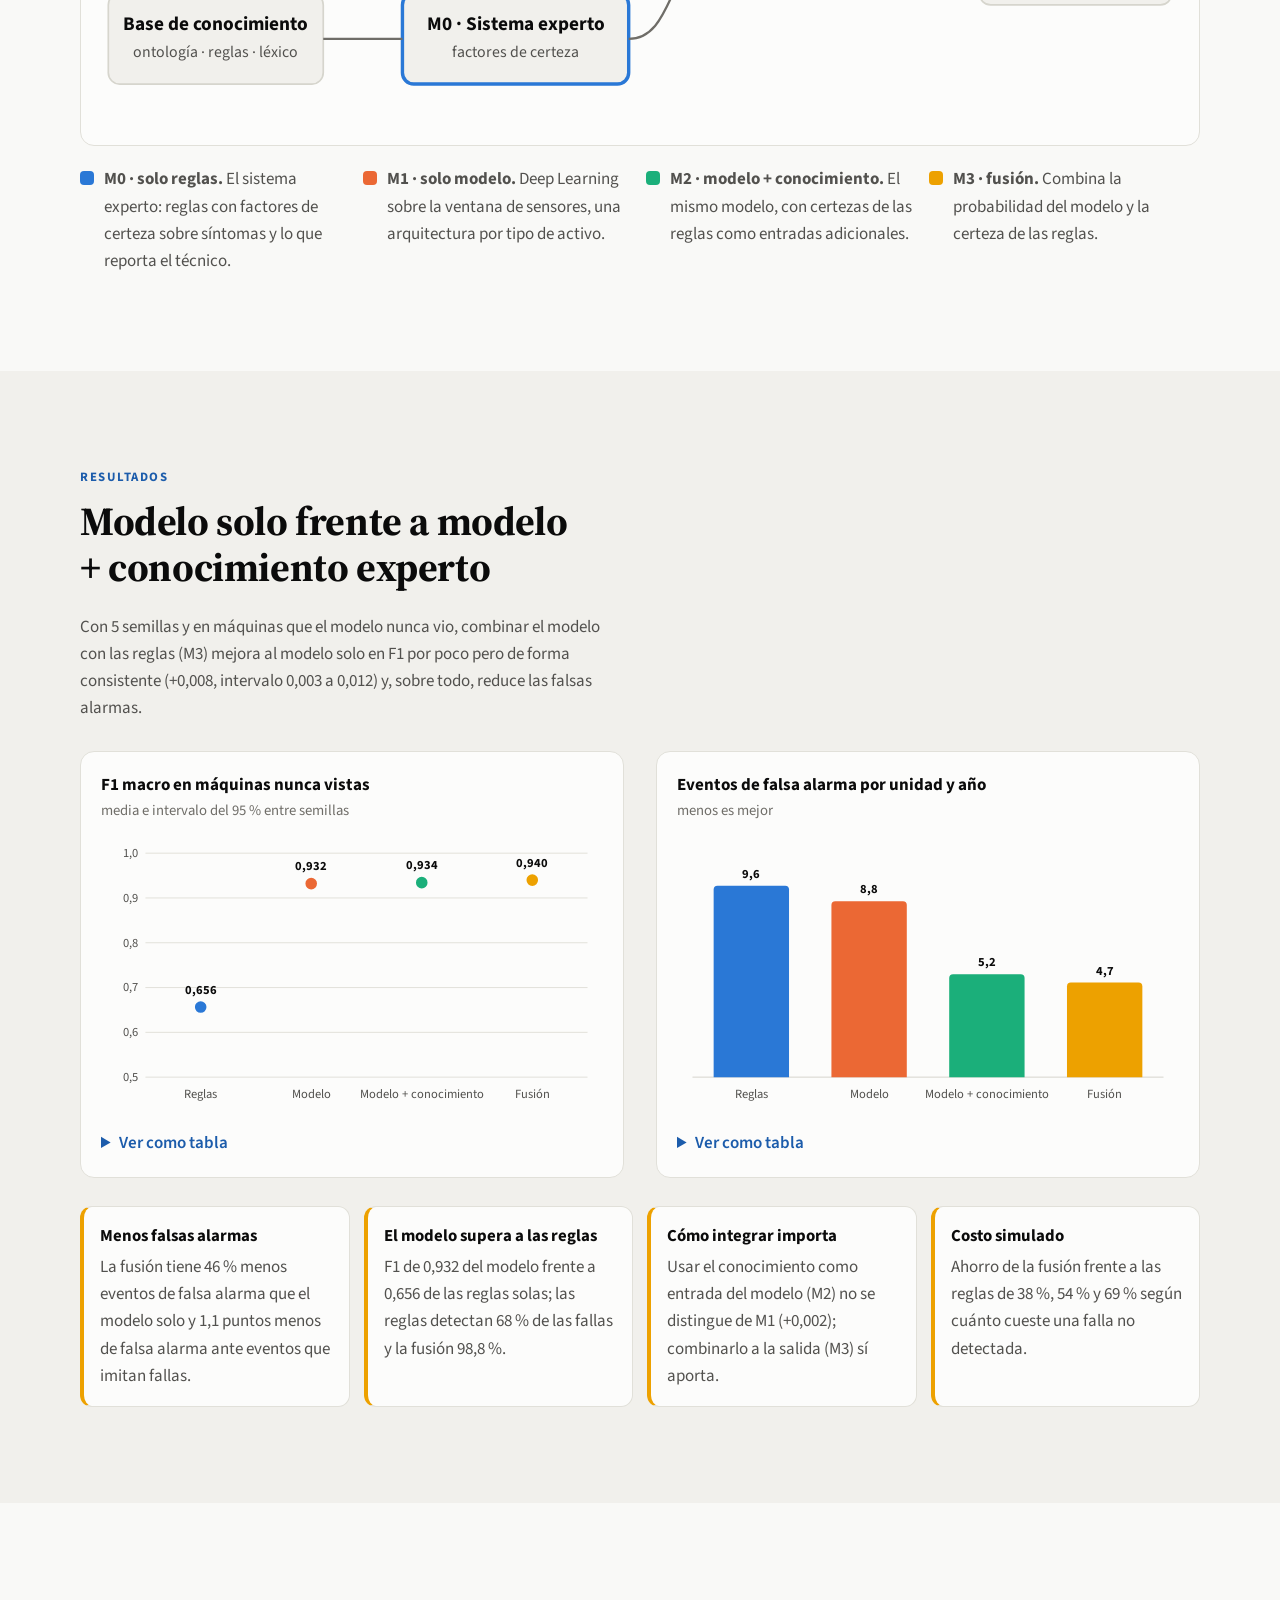
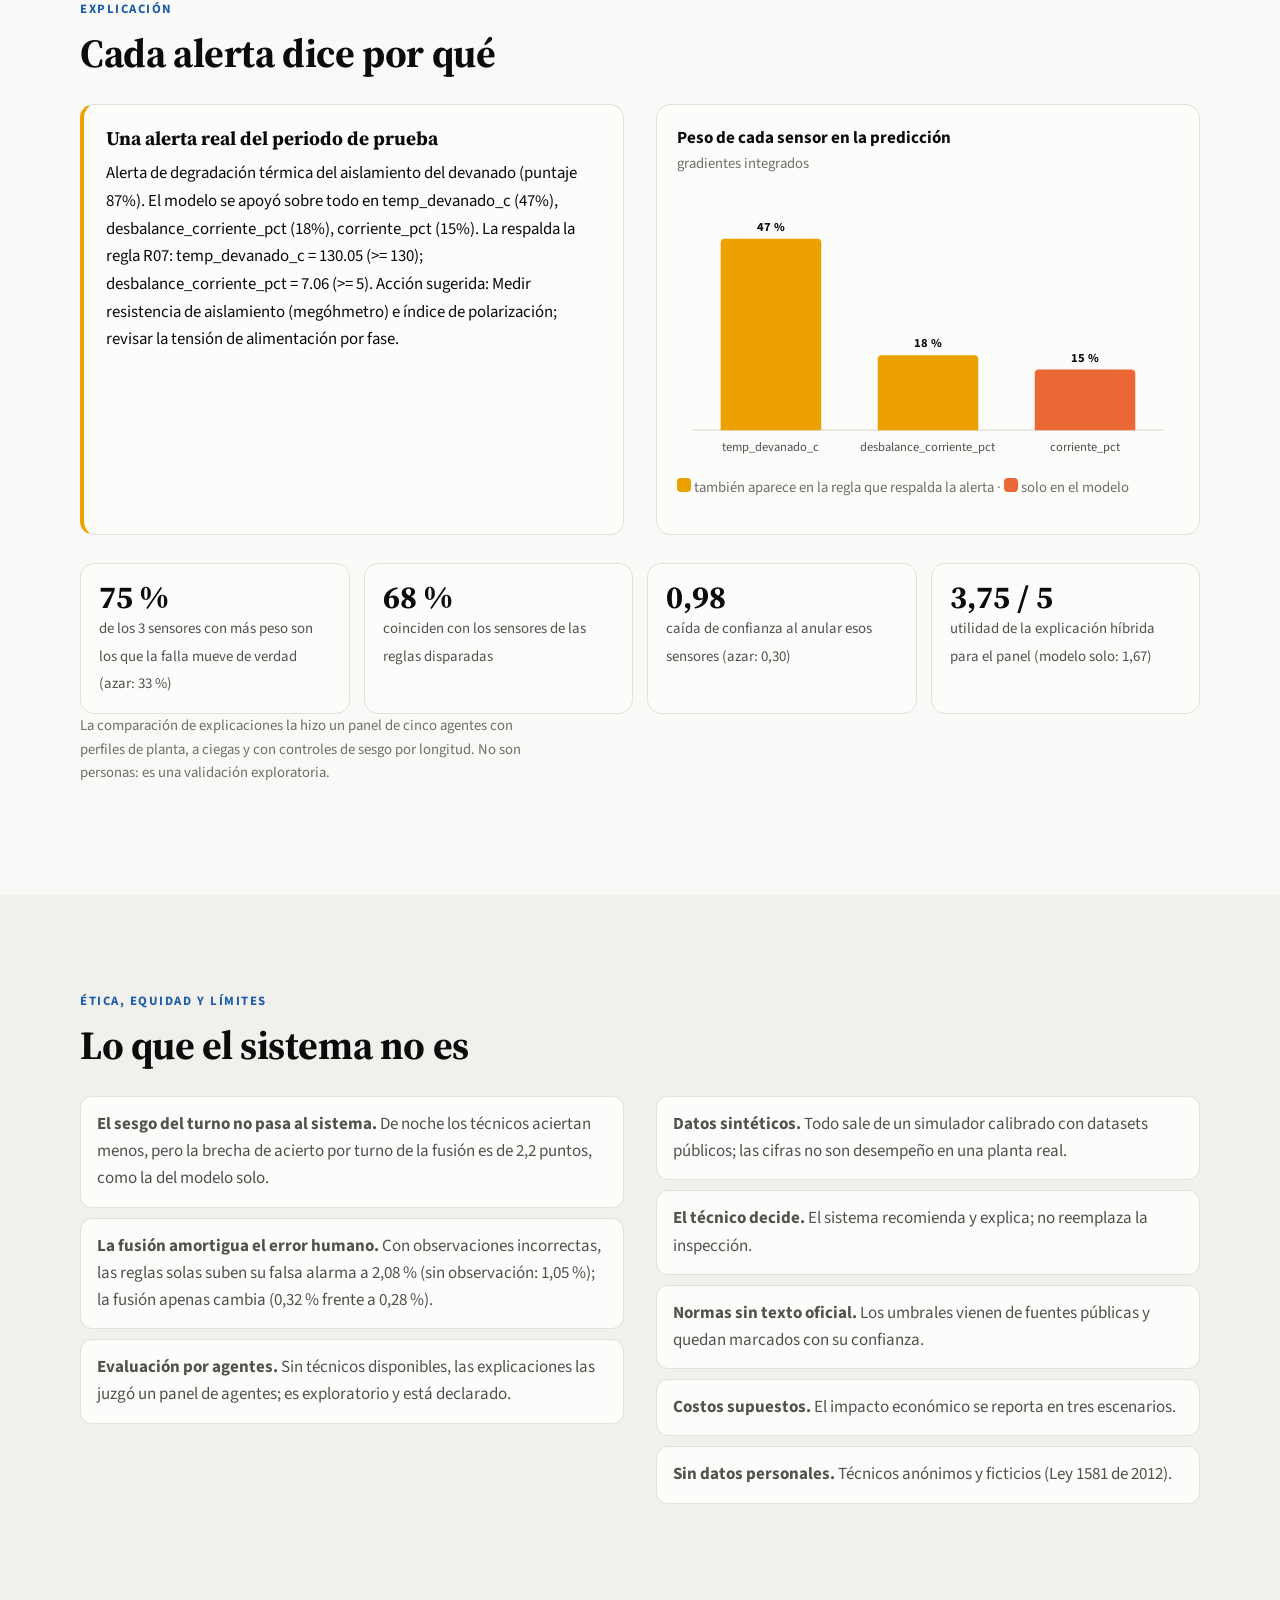
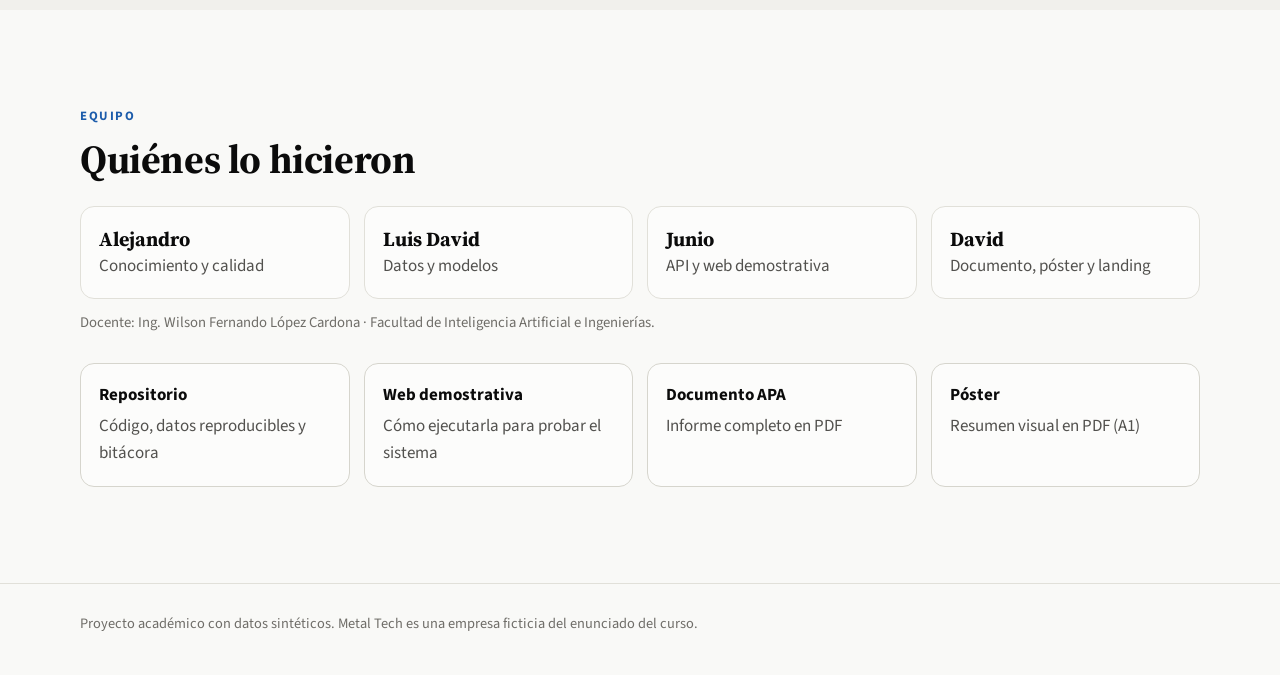
==== commit 5149bba3: "Fase 10: documento APA, poster y guion de demo - documento.md + referencias.md -> documento_apa.docx" ====
--- a/landing/index.html
+++ b/landing/index.html
@@ -223,8 +223,8 @@
         <div class="recursos">
           <a class="recurso" data-enlace="repositorio" href="#"><strong>Repositorio</strong><span>Código, datos reproducibles y bitácora</span></a>
           <a class="recurso" data-enlace="web" href="#"><strong>Web demostrativa</strong><span>Cómo ejecutarla para probar el sistema</span></a>
-          <span class="recurso recurso--pendiente"><strong>Documento APA</strong><span>Próximamente</span></span>
-          <span class="recurso recurso--pendiente"><strong>Póster</strong><span>Próximamente</span></span>
+          <a class="recurso" data-enlace="documento" href="#"><strong>Documento APA</strong><span>Informe completo en PDF</span></a>
+          <a class="recurso" data-enlace="poster" href="#"><strong>Póster</strong><span>Resumen visual en PDF (A1)</span></a>
         </div>
       </div>
     </section>
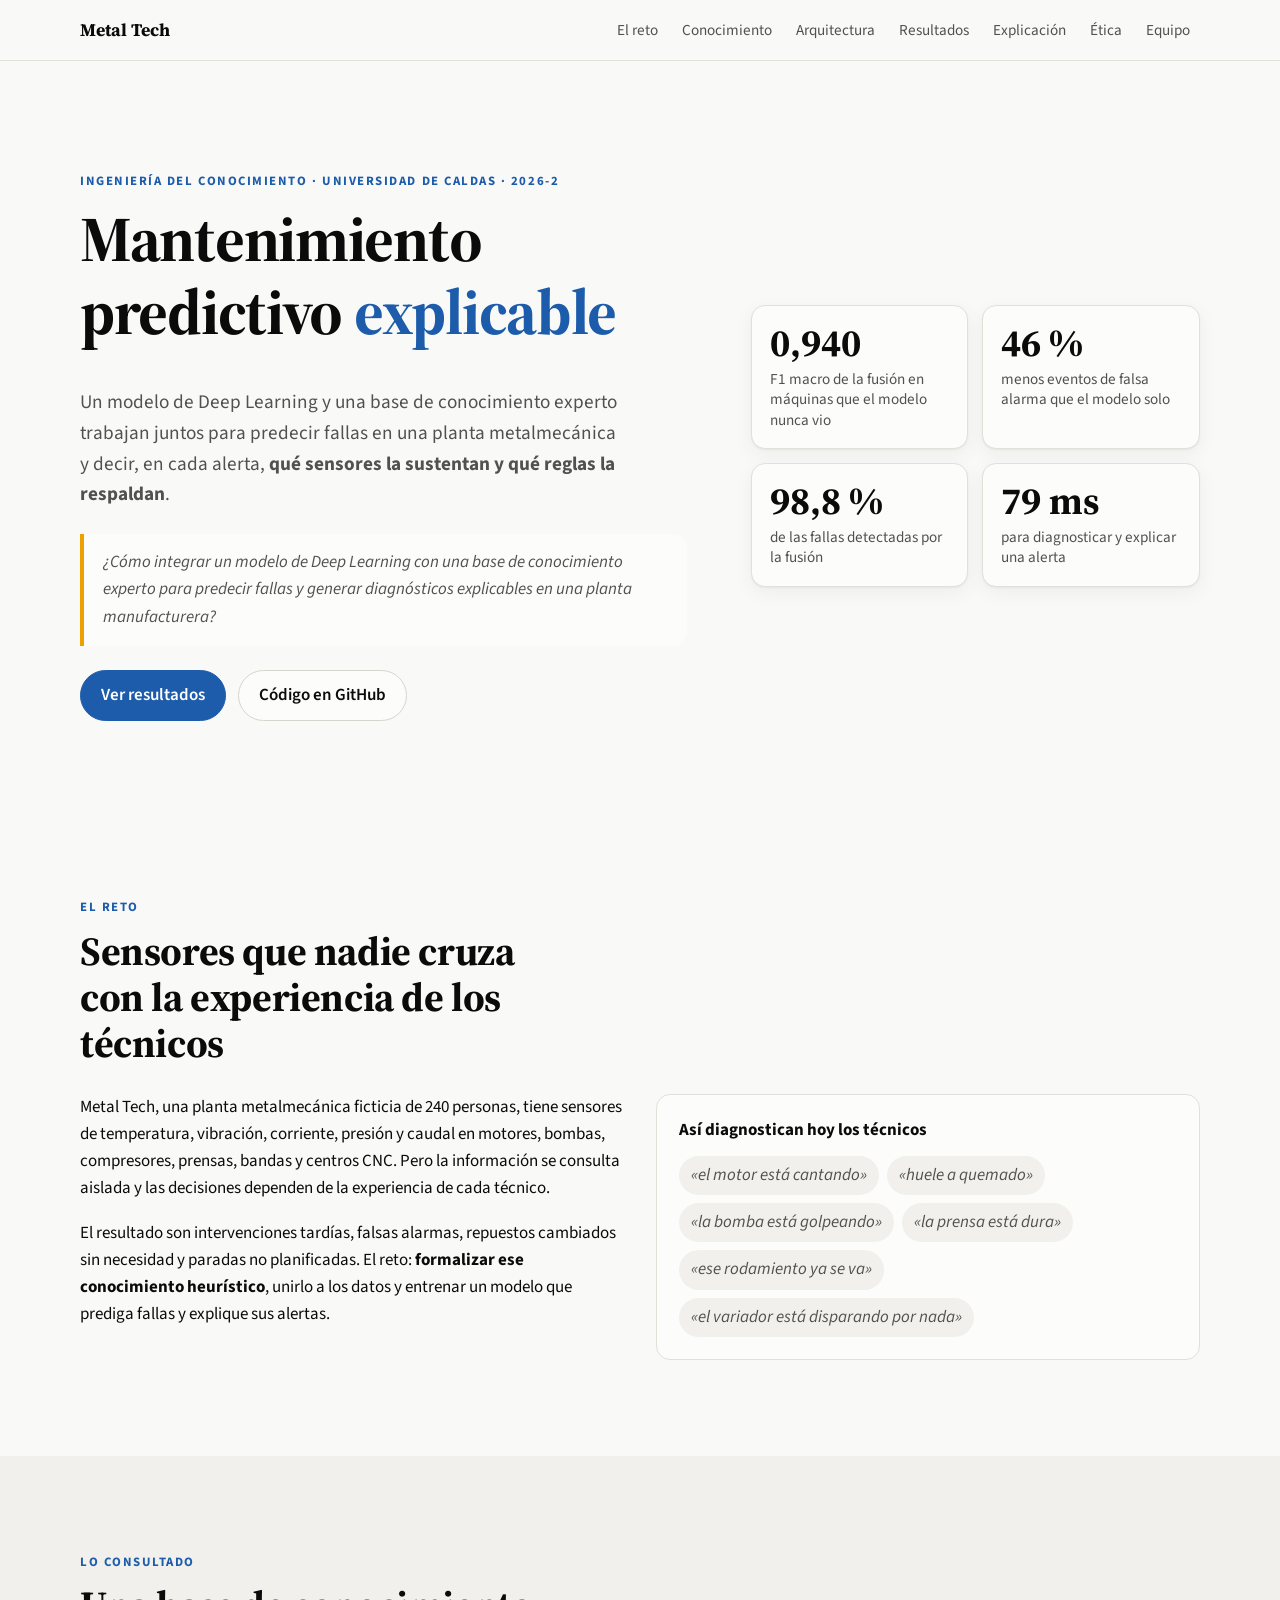
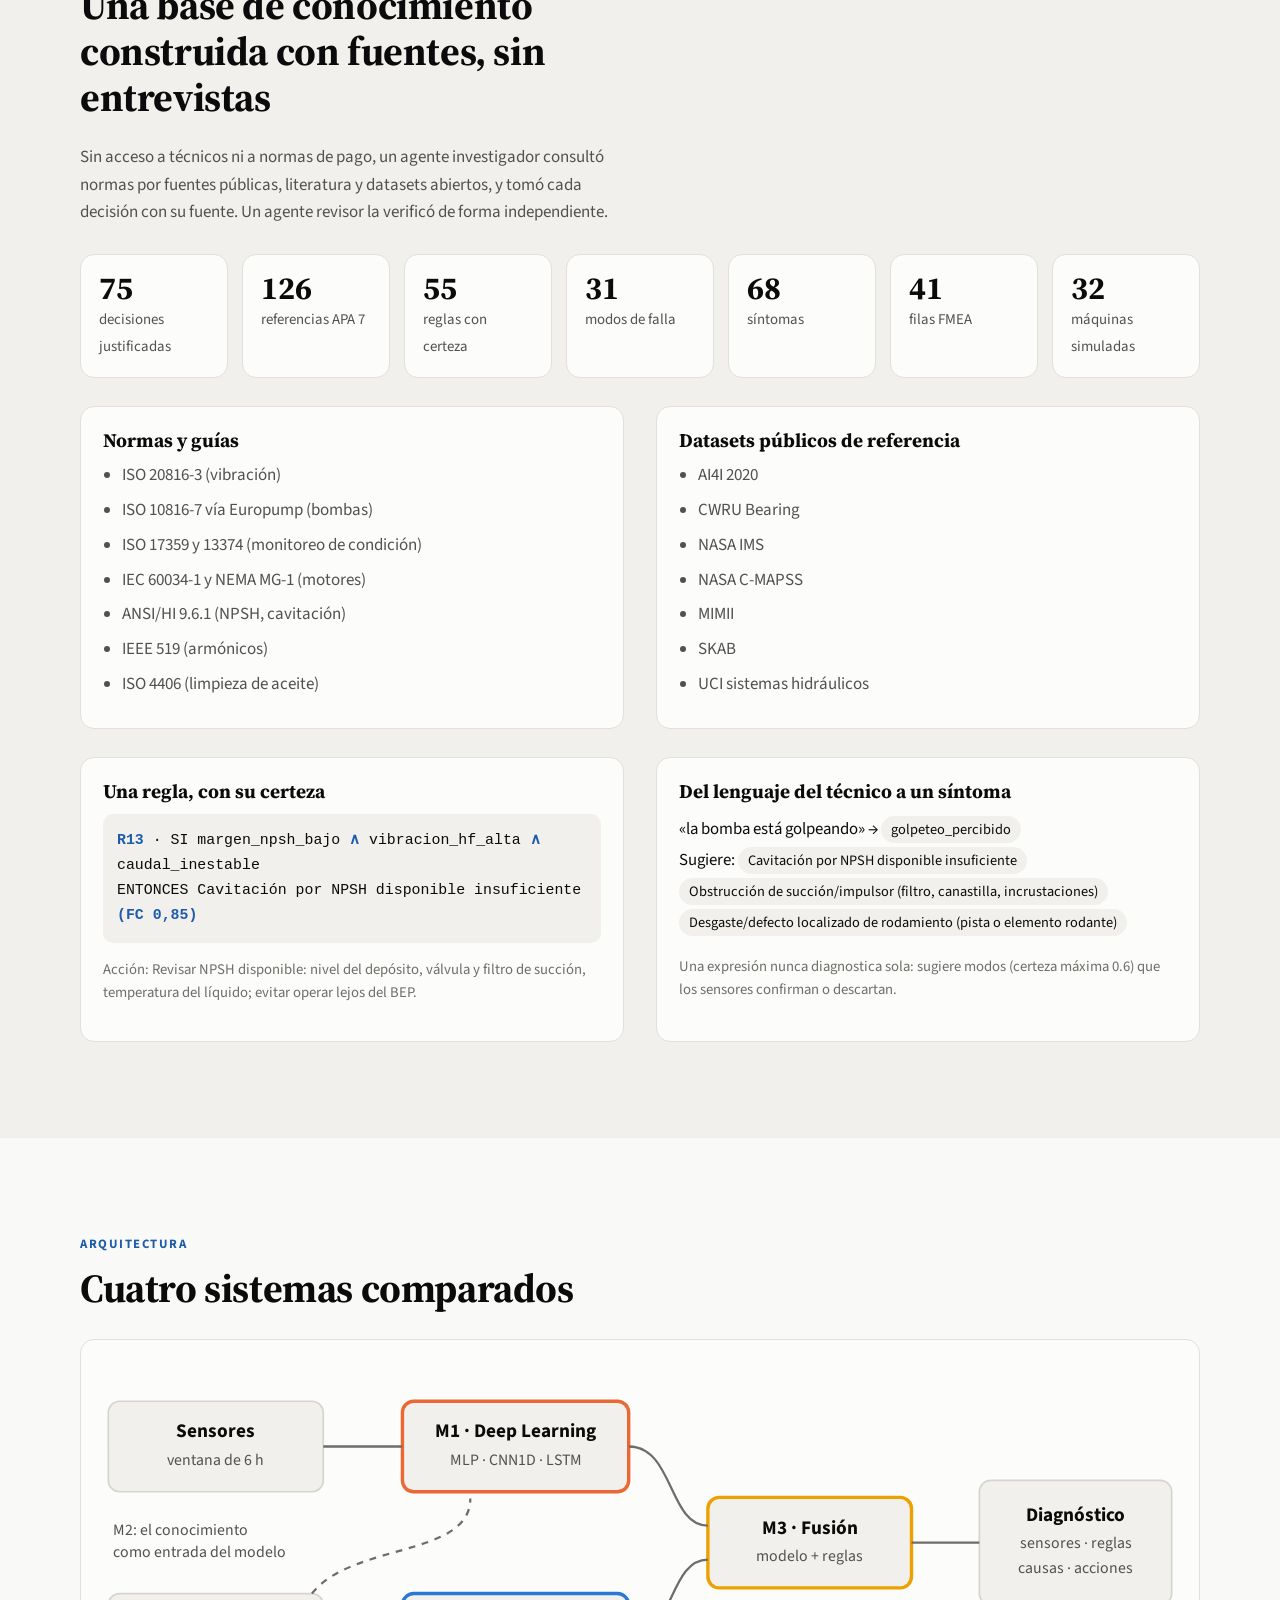
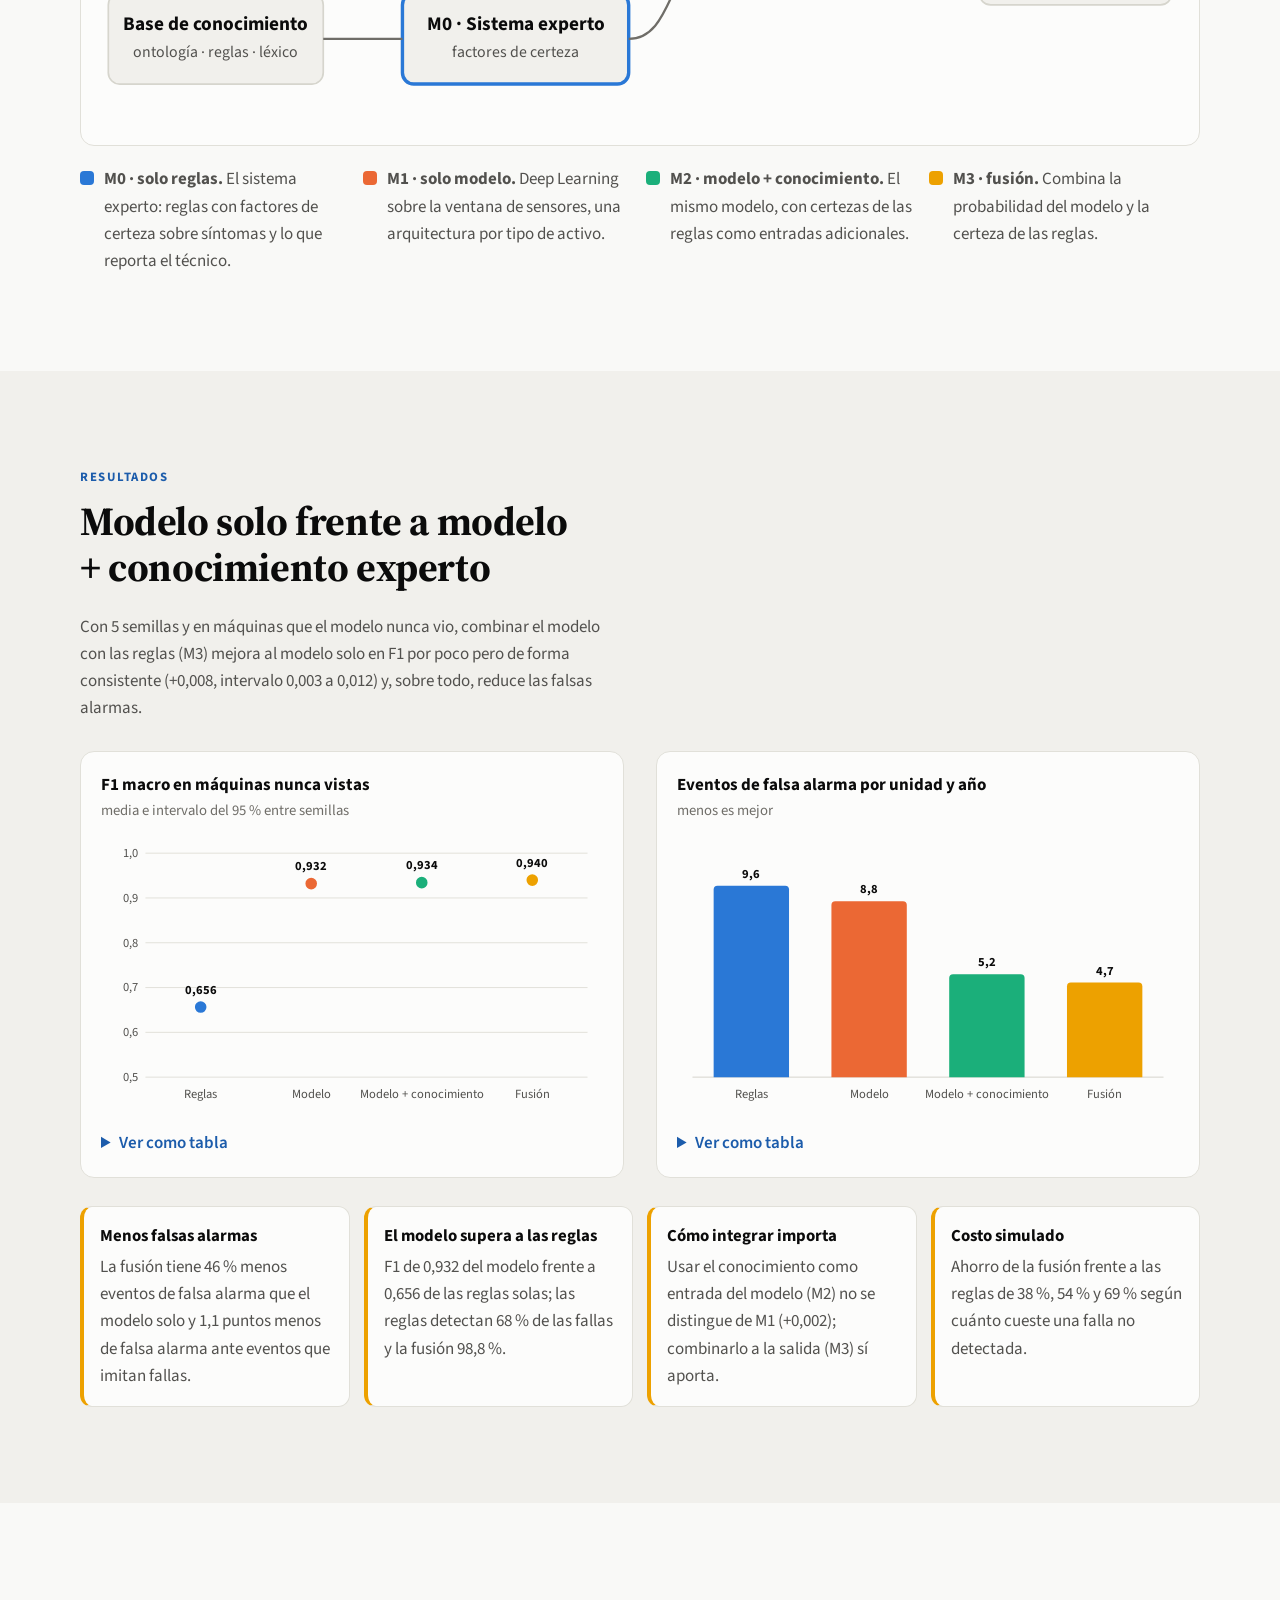
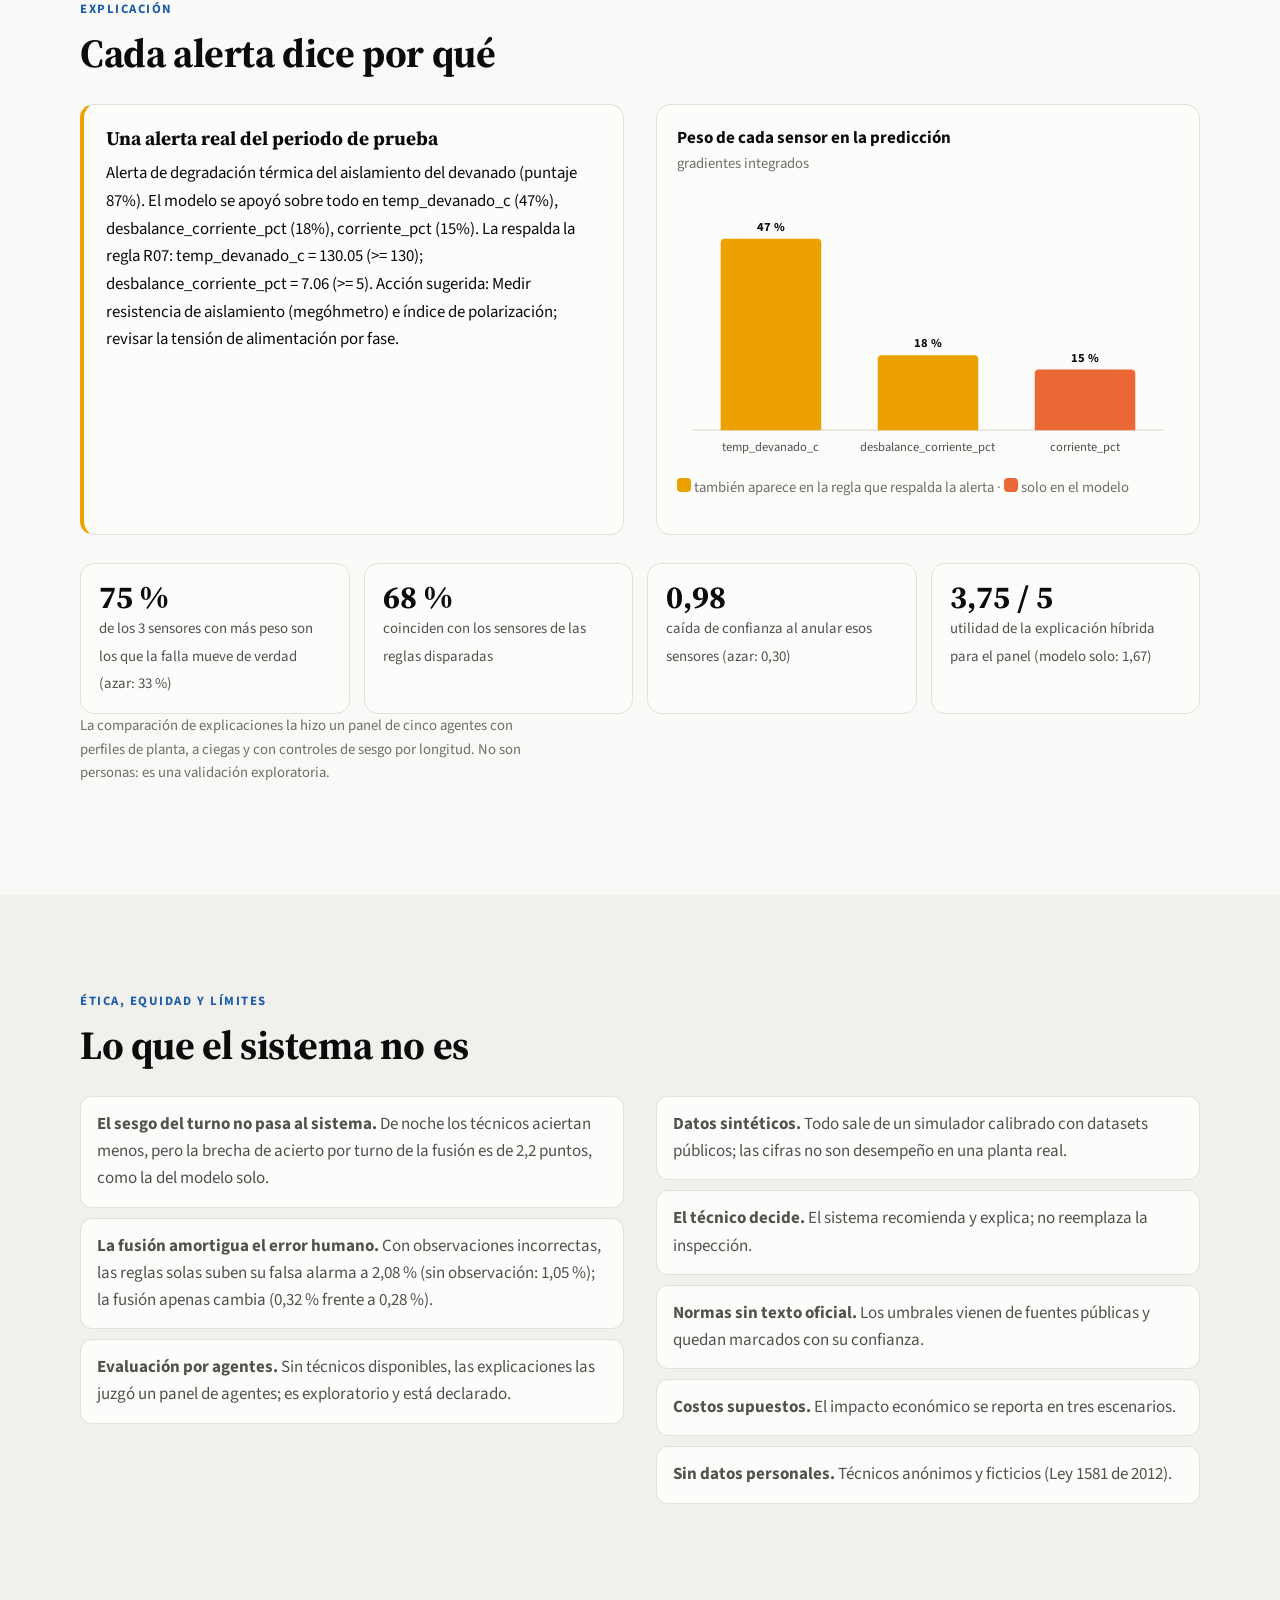
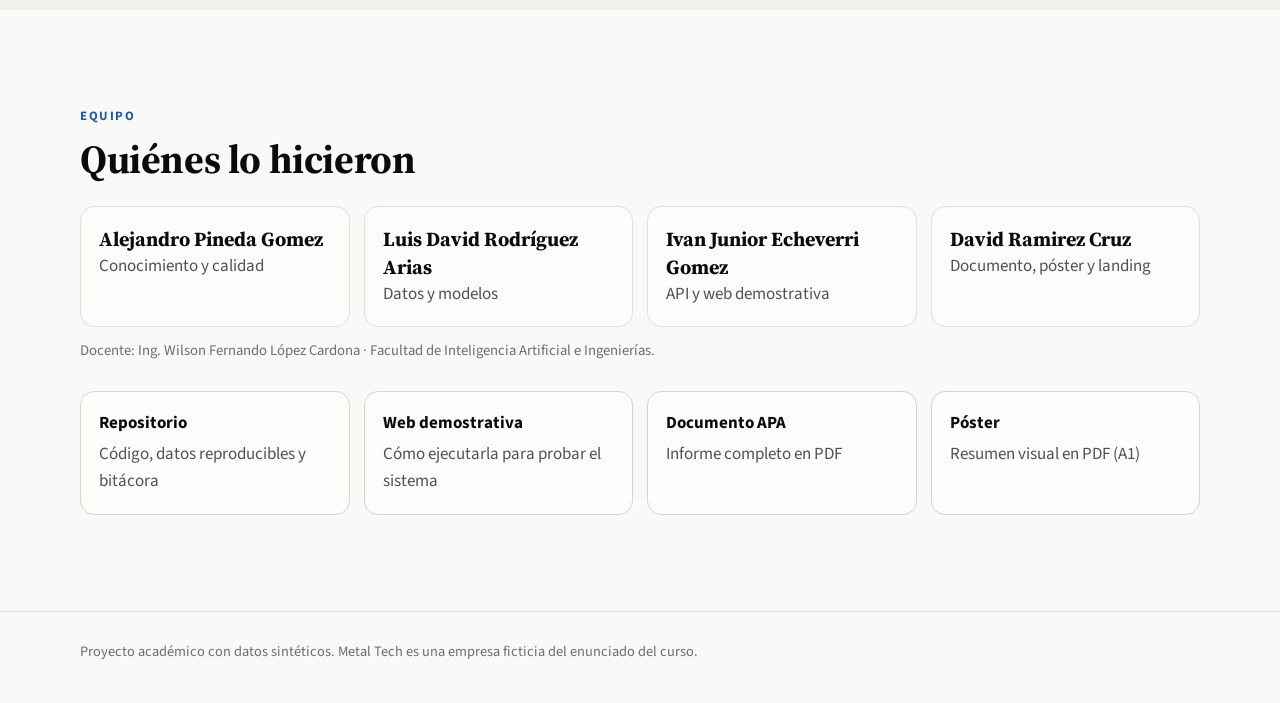
==== commit ebd734e0: "Documento APA con datos del equipo y riesgos RA/R1-R6 - Nombres completos en portada, acta etica, po" ====
--- a/landing/index.html
+++ b/landing/index.html
@@ -214,10 +214,10 @@
         <p class="antetitulo">Equipo</p>
         <h2>Quiénes lo hicieron</h2>
         <ul class="equipo">
-          <li><span class="equipo__nombre">Alejandro</span><span>Conocimiento y calidad</span></li>
-          <li><span class="equipo__nombre">Luis David</span><span>Datos y modelos</span></li>
-          <li><span class="equipo__nombre">Junio</span><span>API y web demostrativa</span></li>
-          <li><span class="equipo__nombre">David</span><span>Documento, póster y landing</span></li>
+          <li><span class="equipo__nombre">Alejandro Pineda Gomez</span><span>Conocimiento y calidad</span></li>
+          <li><span class="equipo__nombre">Luis David Rodríguez Arias</span><span>Datos y modelos</span></li>
+          <li><span class="equipo__nombre">Ivan Junior Echeverri Gomez</span><span>API y web demostrativa</span></li>
+          <li><span class="equipo__nombre">David Ramirez Cruz</span><span>Documento, póster y landing</span></li>
         </ul>
         <p class="nota">Docente: Ing. Wilson Fernando López Cardona · Facultad de Inteligencia Artificial e Ingenierías.</p>
         <div class="recursos">
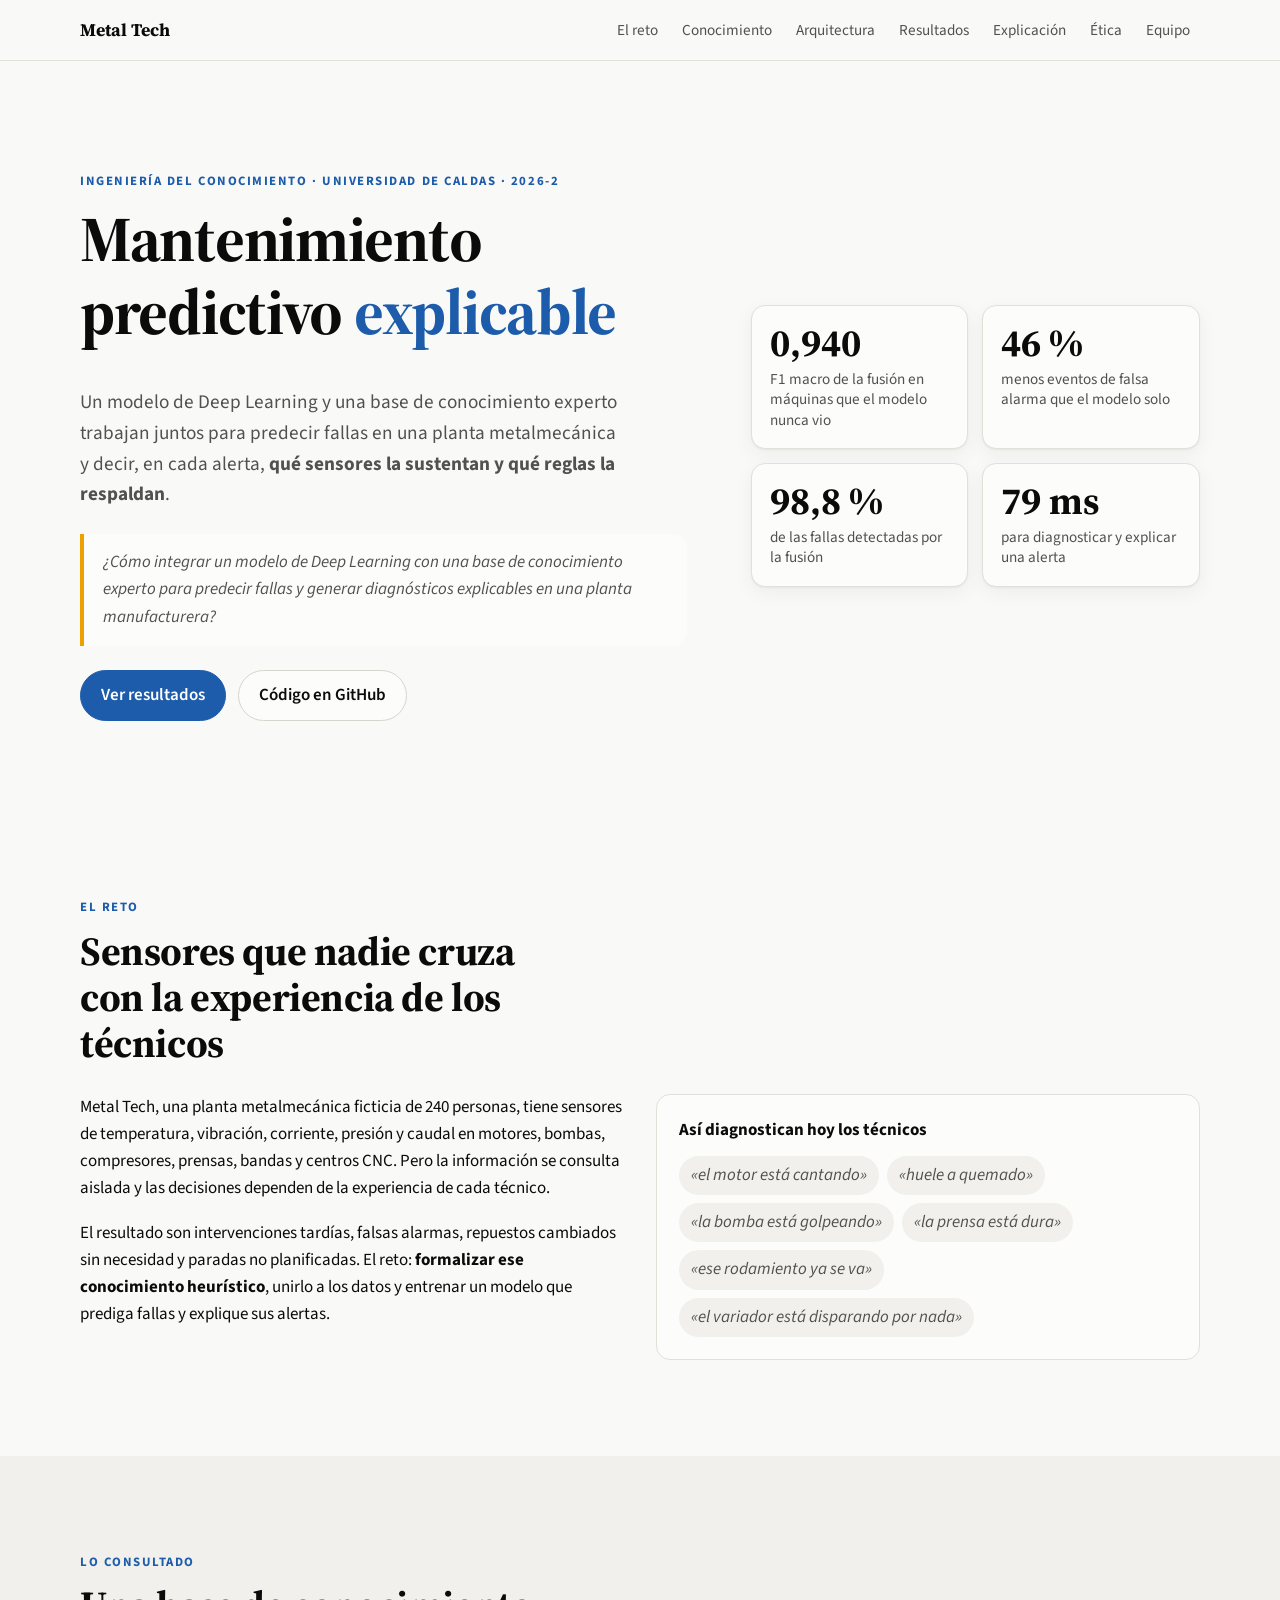
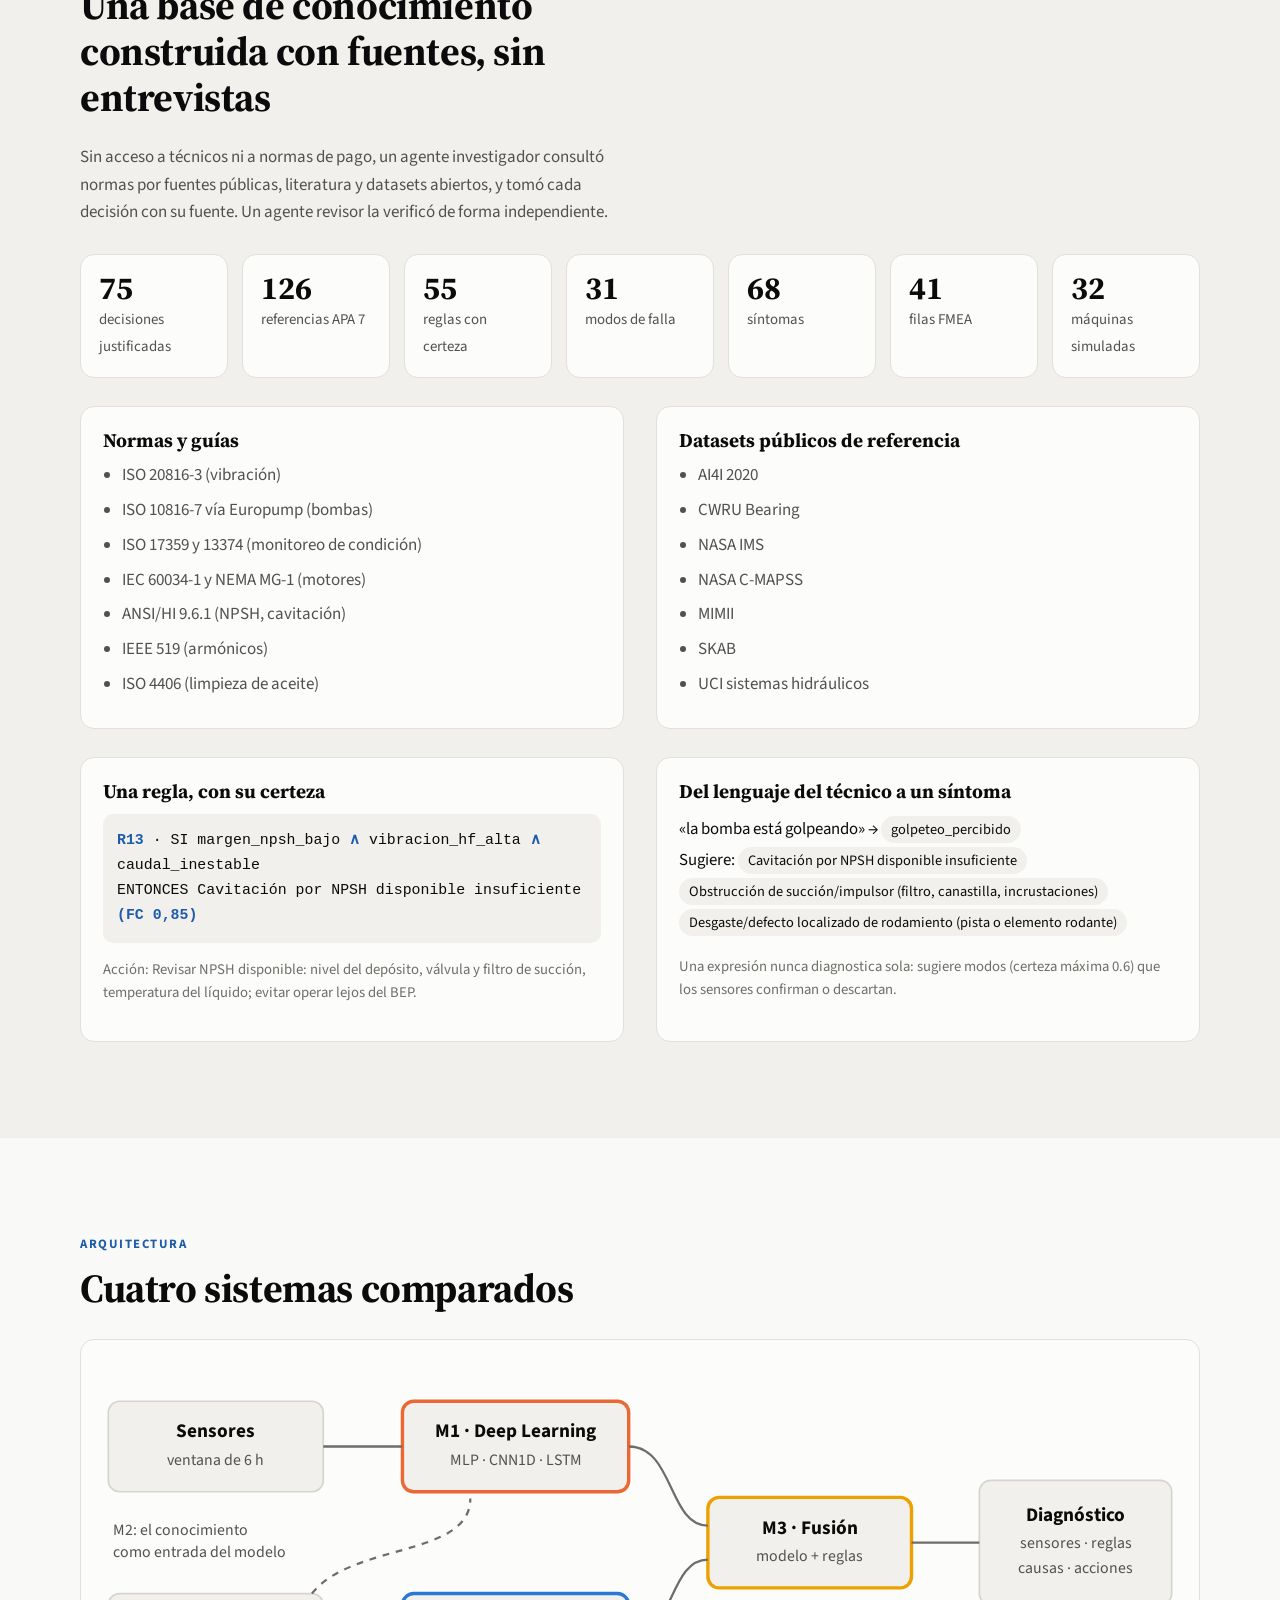
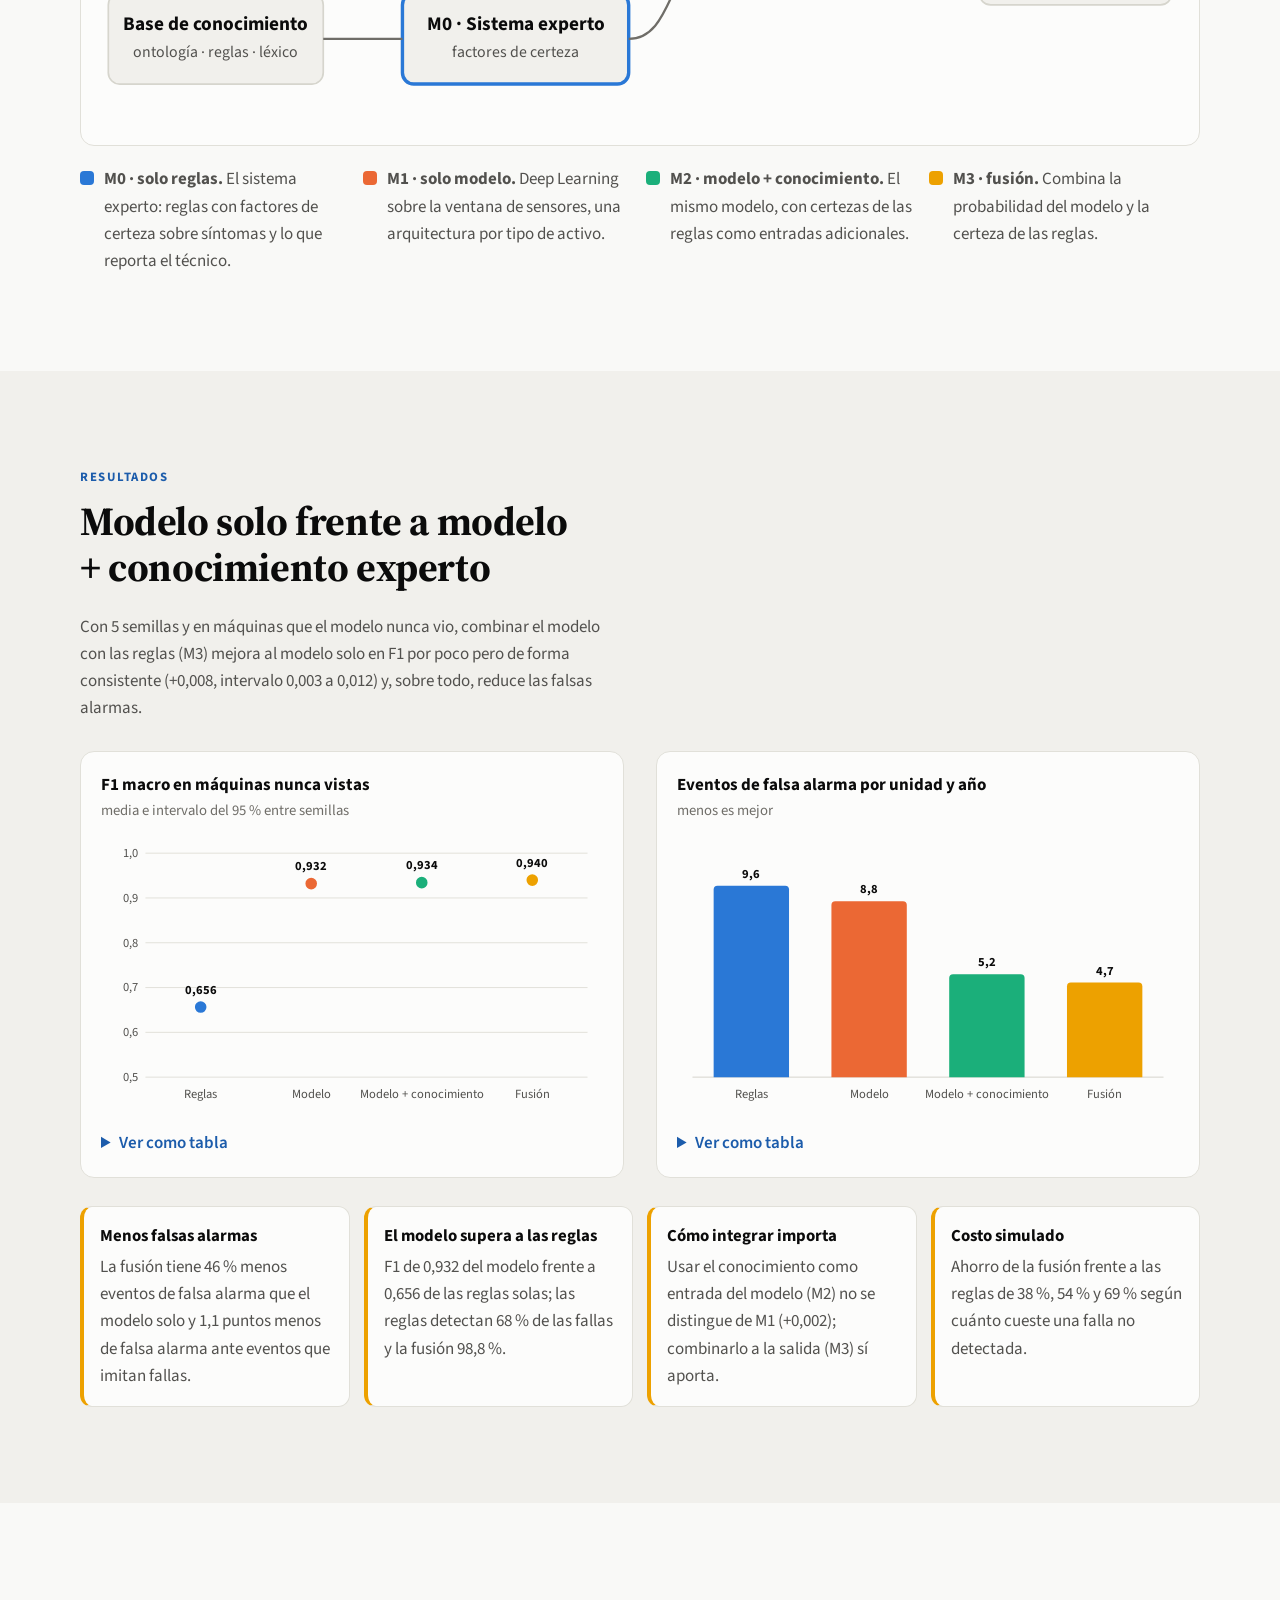
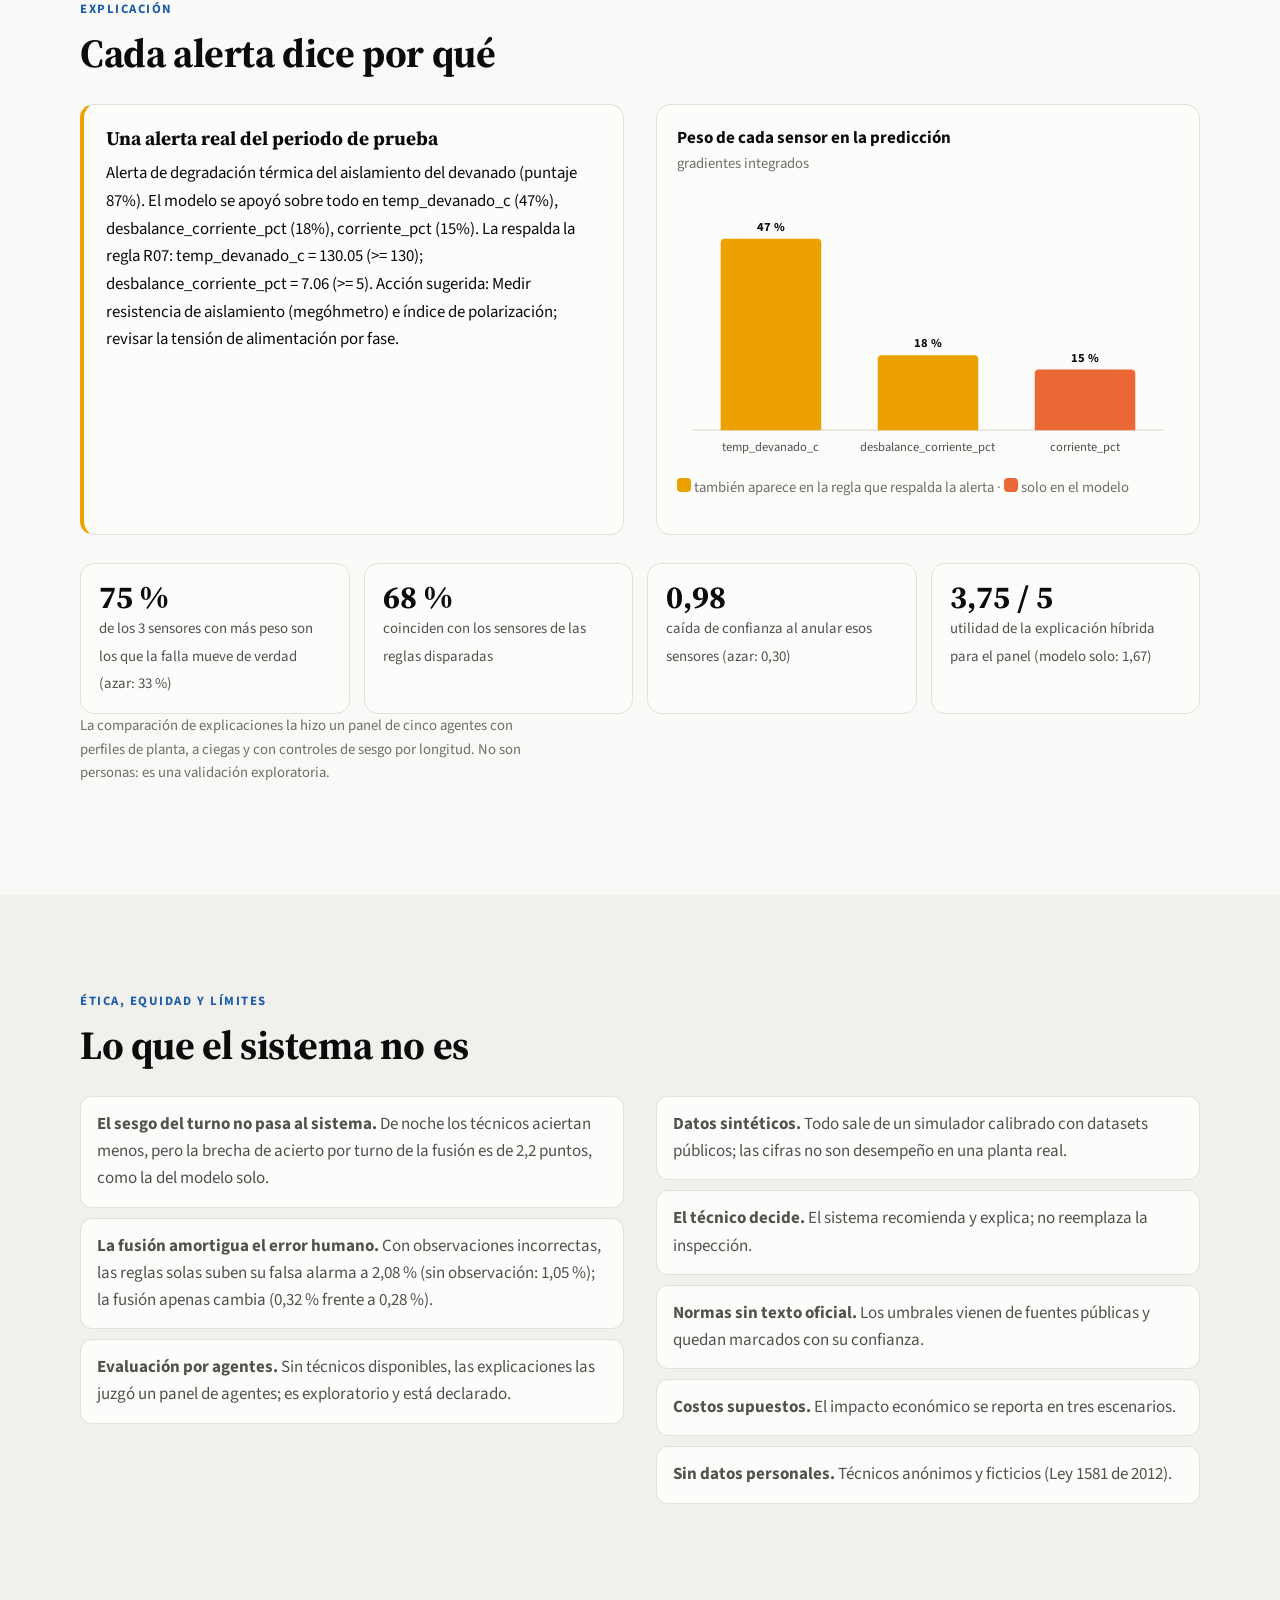
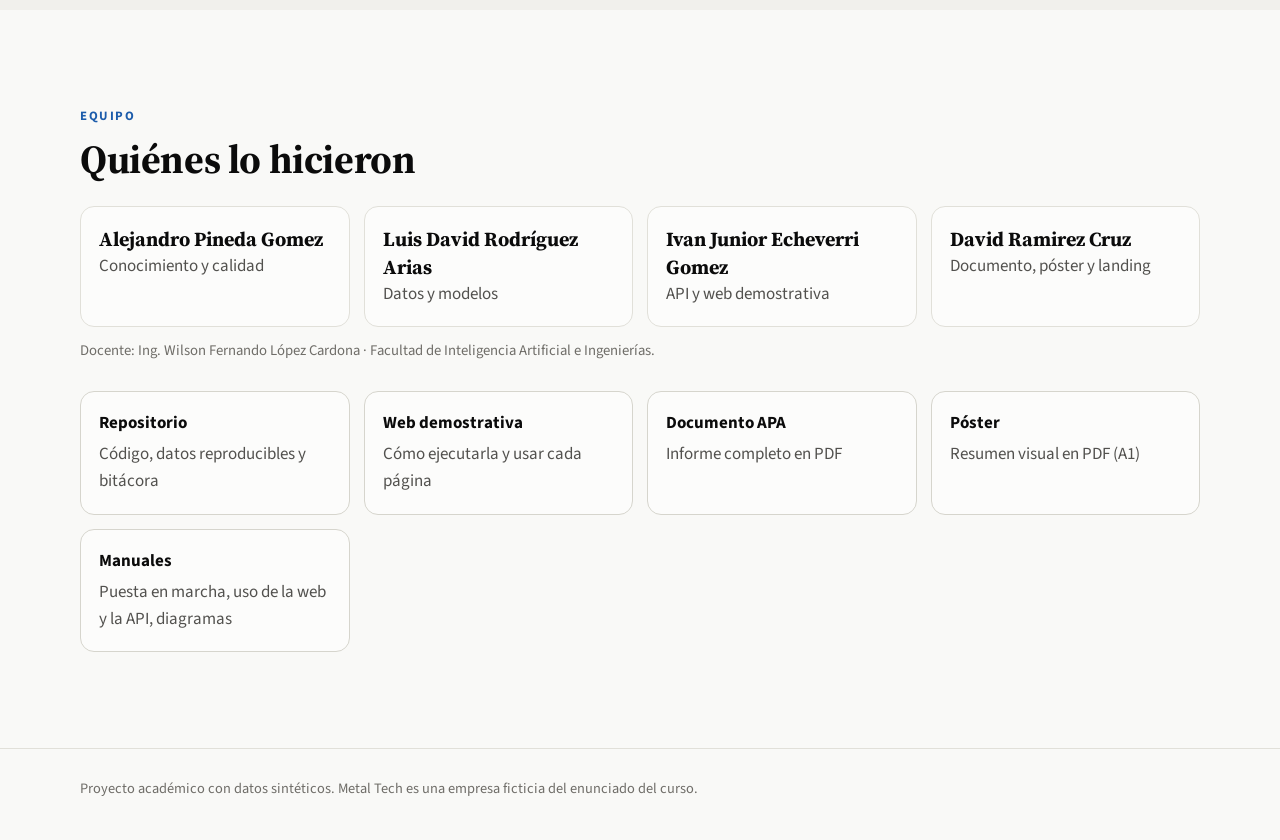
==== commit cafa81dc: "Fase 11: manuales y guias del proyecto - docs/manuales: puesta en marcha, guia de comandos y de docu" ====
--- a/landing/index.html
+++ b/landing/index.html
@@ -222,9 +222,10 @@
         <p class="nota">Docente: Ing. Wilson Fernando López Cardona · Facultad de Inteligencia Artificial e Ingenierías.</p>
         <div class="recursos">
           <a class="recurso" data-enlace="repositorio" href="#"><strong>Repositorio</strong><span>Código, datos reproducibles y bitácora</span></a>
-          <a class="recurso" data-enlace="web" href="#"><strong>Web demostrativa</strong><span>Cómo ejecutarla para probar el sistema</span></a>
+          <a class="recurso" data-enlace="web" href="#"><strong>Web demostrativa</strong><span>Cómo ejecutarla y usar cada página</span></a>
           <a class="recurso" data-enlace="documento" href="#"><strong>Documento APA</strong><span>Informe completo en PDF</span></a>
           <a class="recurso" data-enlace="poster" href="#"><strong>Póster</strong><span>Resumen visual en PDF (A1)</span></a>
+          <a class="recurso" data-enlace="manuales" href="#"><strong>Manuales</strong><span>Puesta en marcha, uso de la web y la API, diagramas</span></a>
         </div>
       </div>
     </section>
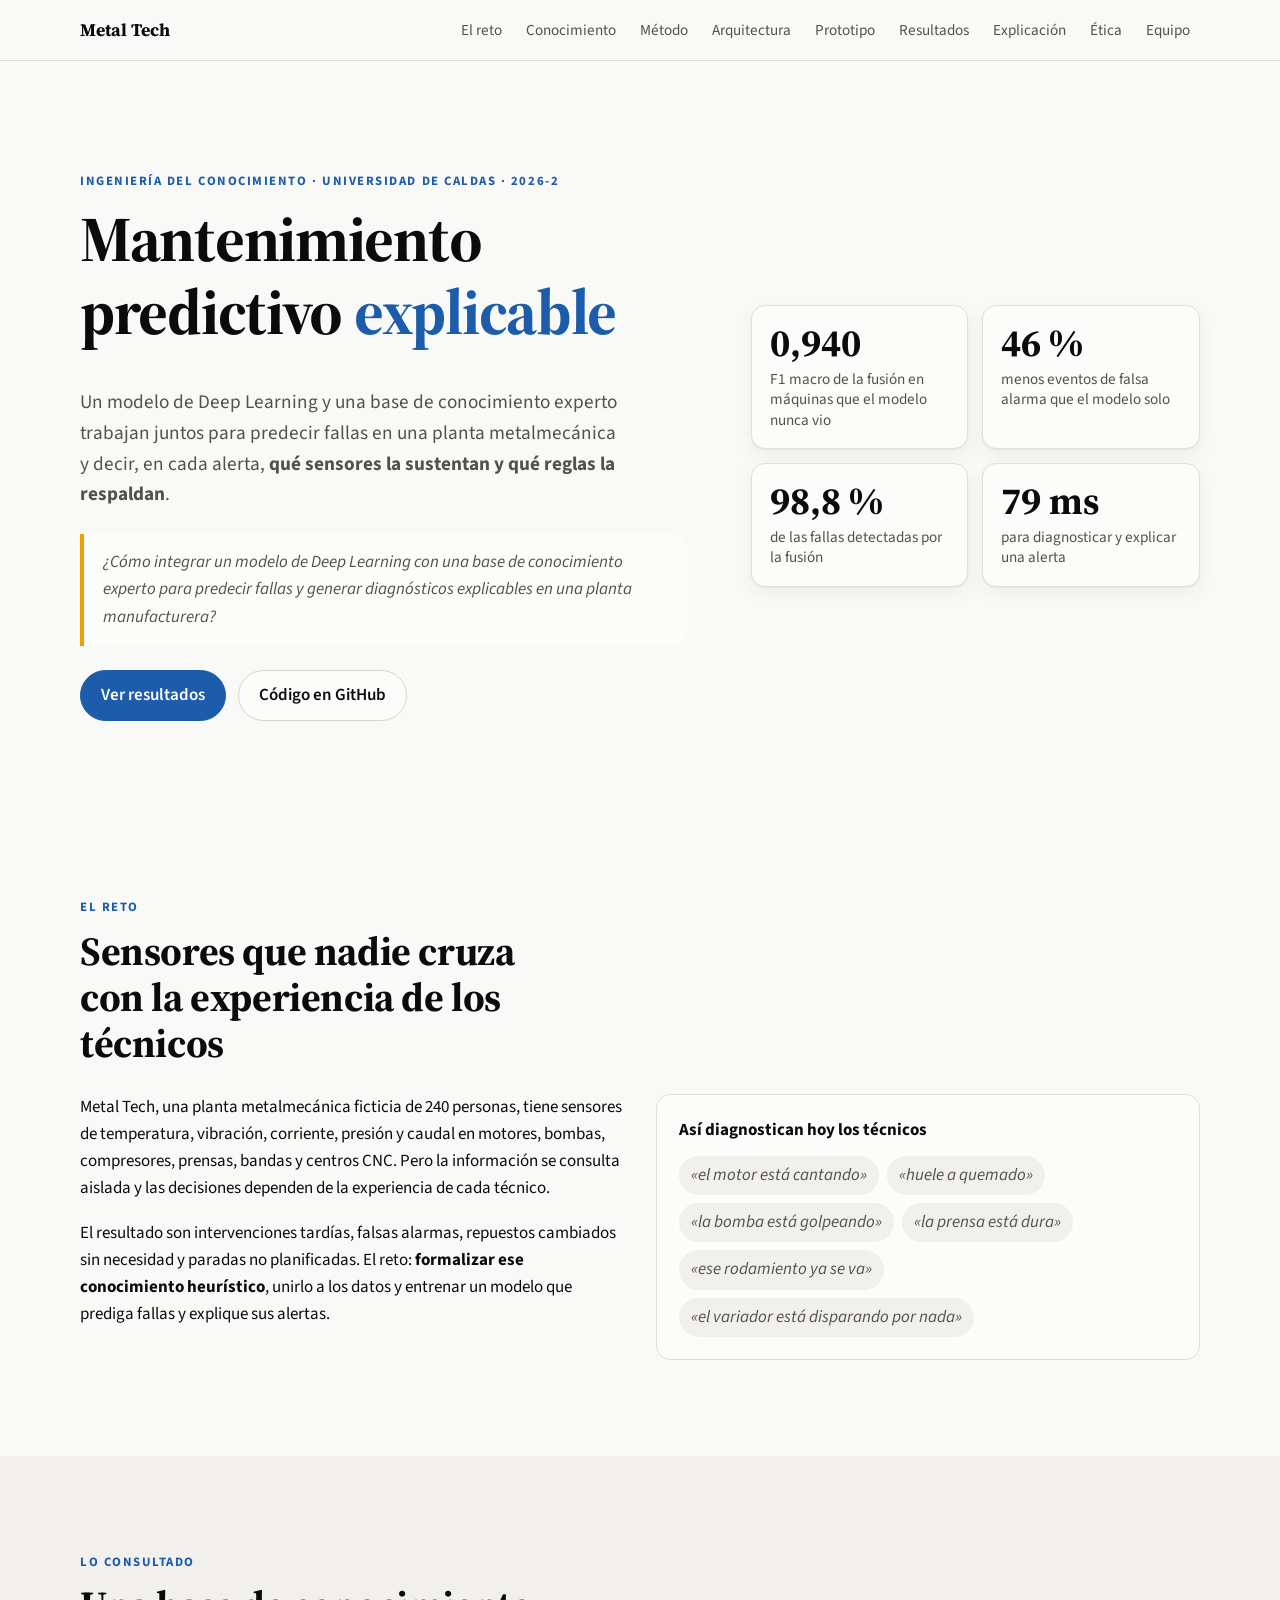
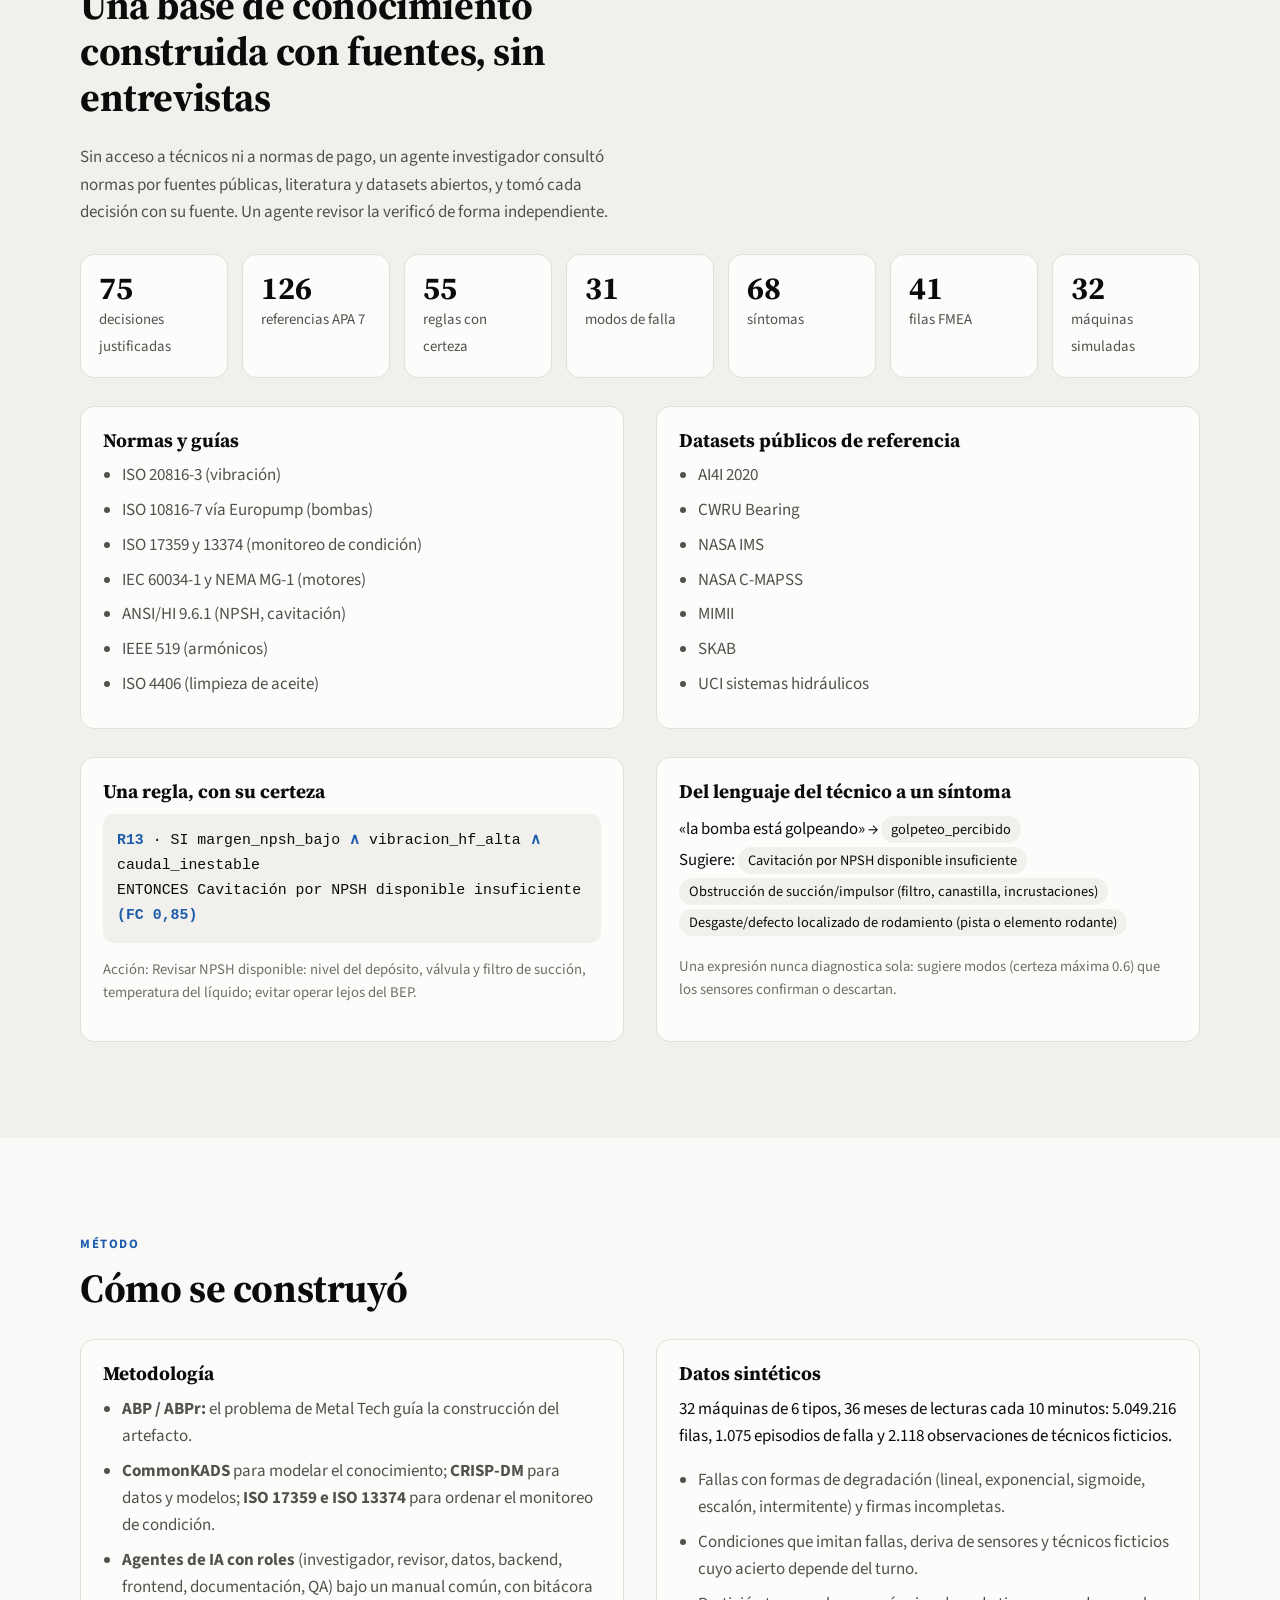
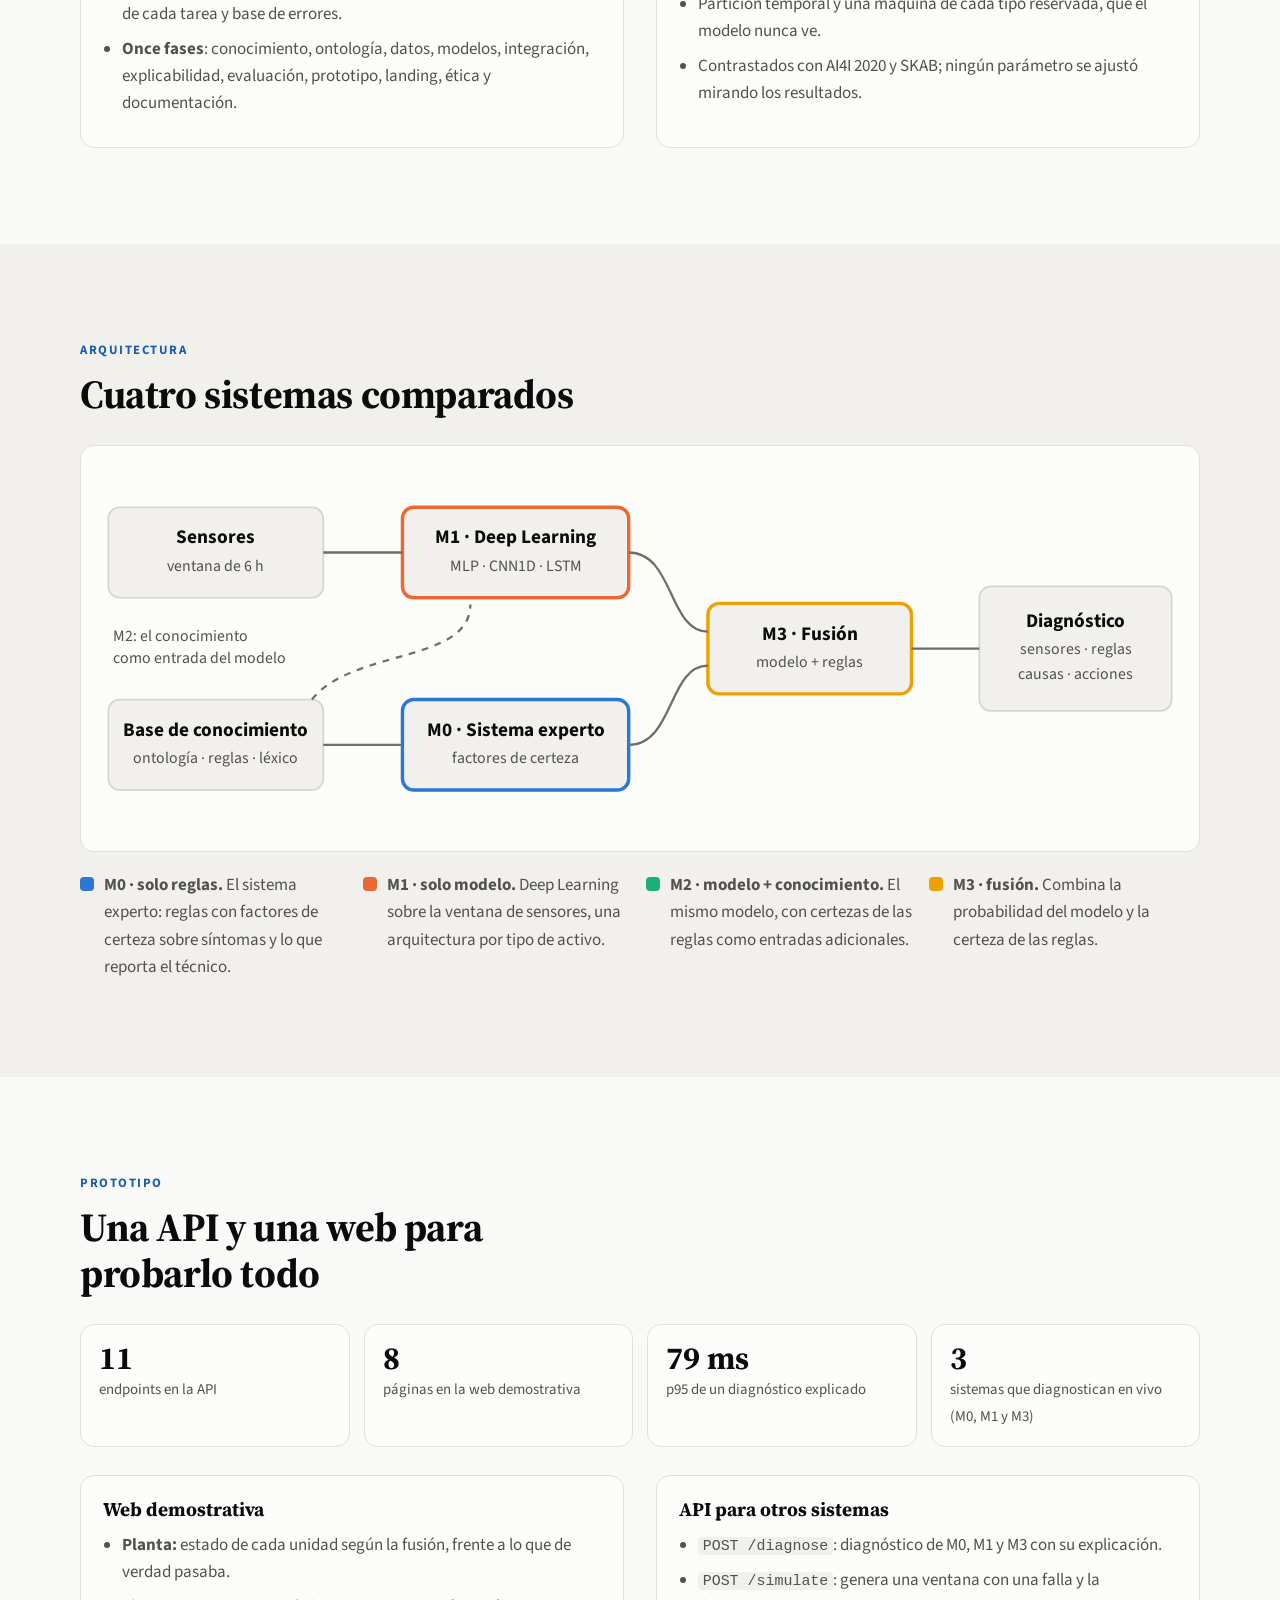
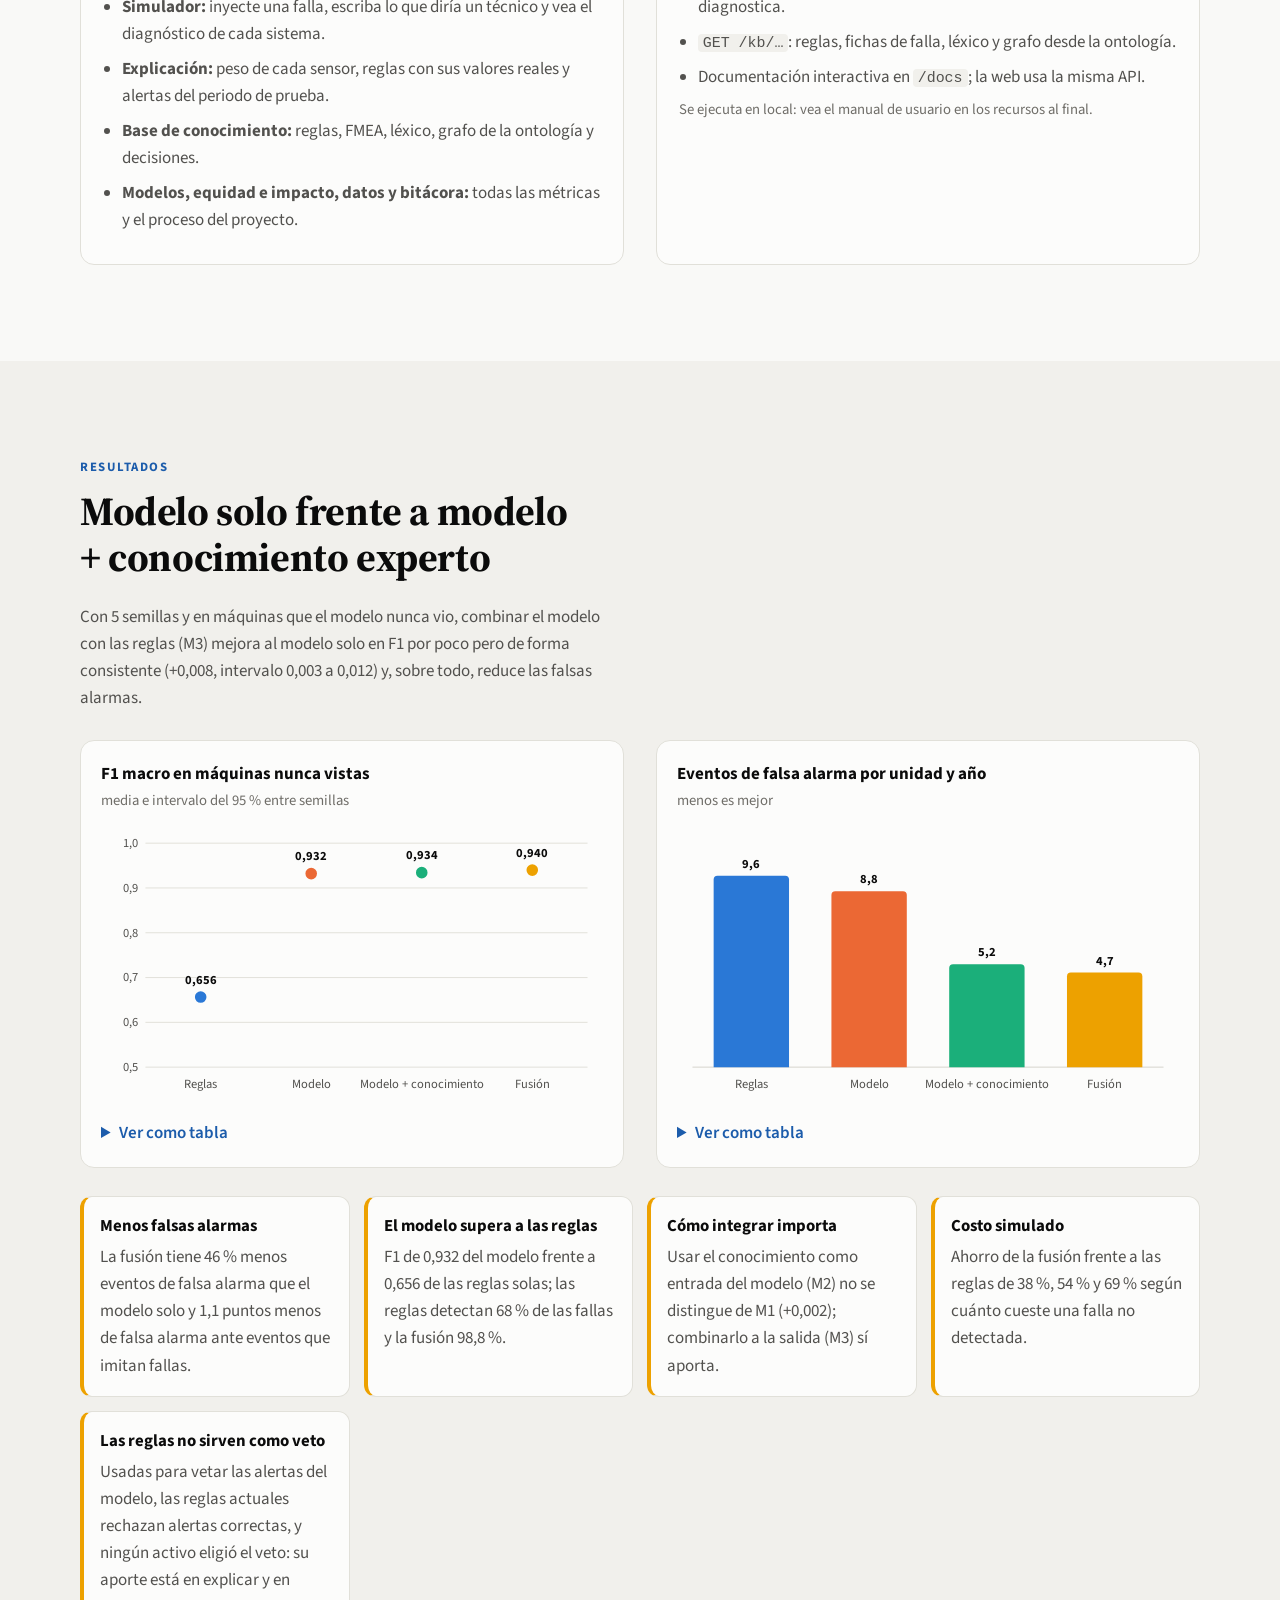
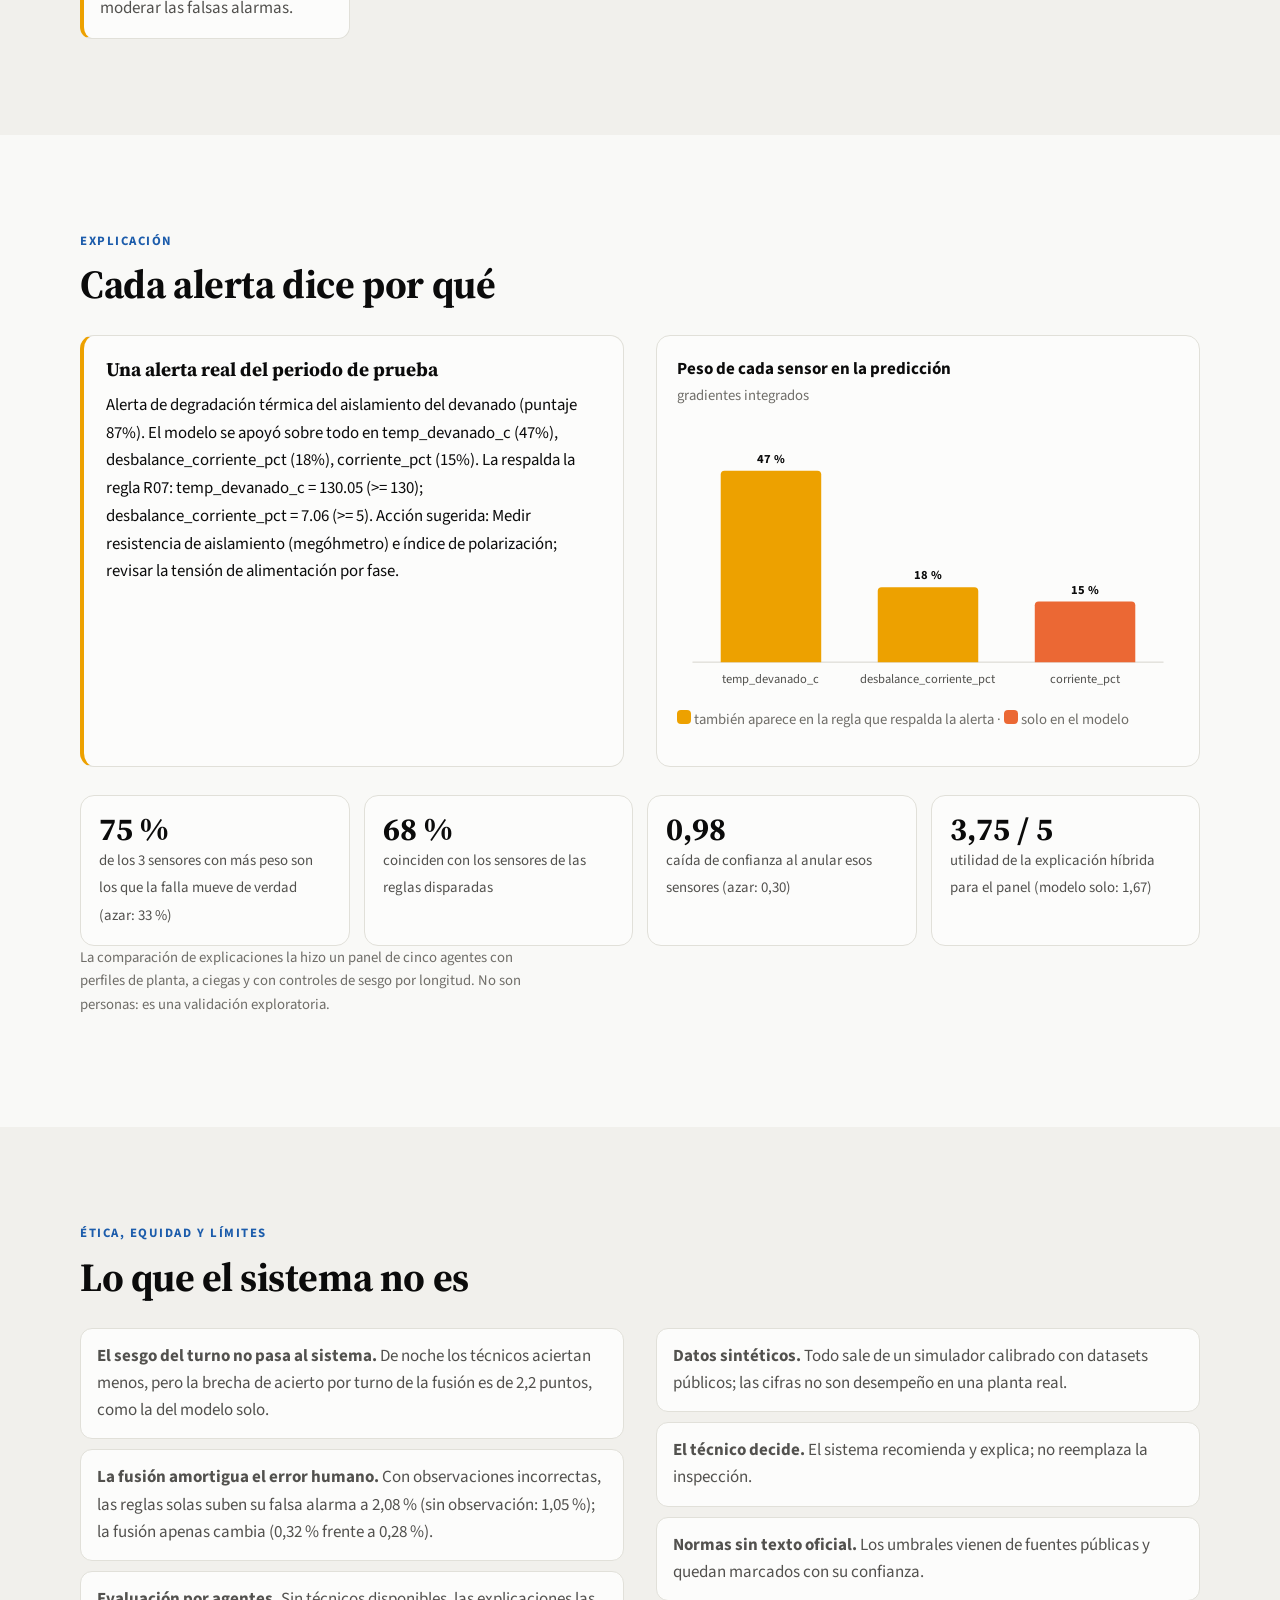
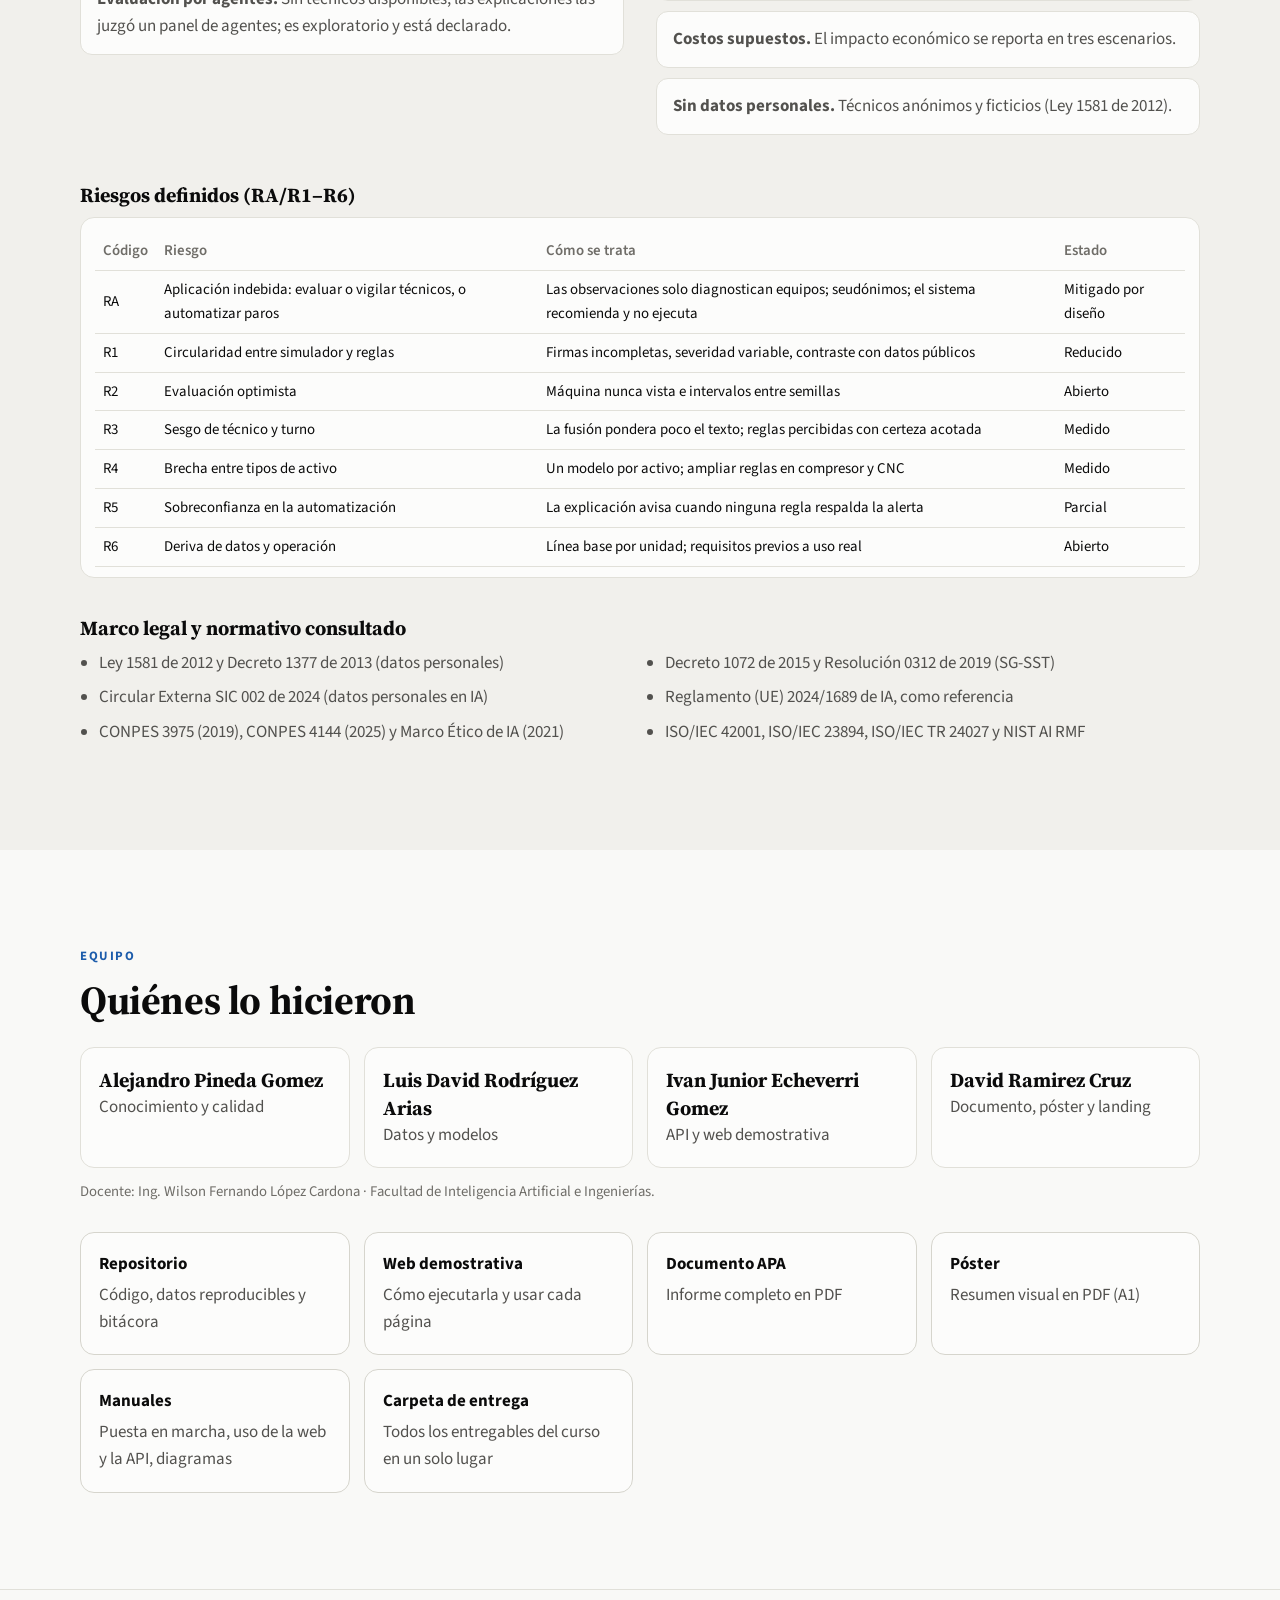
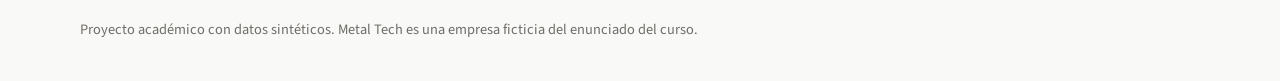
==== commit e9ea7502: "Entrega: carpeta de entregables, landing completa y guion de presentacion - entrega/: documento, pos" ====
--- a/landing/index.html
+++ b/landing/index.html
@@ -19,7 +19,9 @@
       <ul>
         <li><a href="#reto">El reto</a></li>
         <li><a href="#conocimiento">Conocimiento</a></li>
+        <li><a href="#metodo">Método</a></li>
         <li><a href="#arquitectura">Arquitectura</a></li>
+        <li><a href="#prototipo">Prototipo</a></li>
         <li><a href="#resultados">Resultados</a></li>
         <li><a href="#explicacion">Explicación</a></li>
         <li><a href="#etica">Ética</a></li>
@@ -118,8 +120,40 @@
       </div>
     </section>
 
+    <!-- Método -->
+    <section id="metodo" class="seccion">
+      <div class="contenedor">
+        <p class="antetitulo">Método</p>
+        <h2>Cómo se construyó</h2>
+        <div class="dos-columnas">
+          <div class="panel">
+            <h3>Metodología</h3>
+            <ul class="lista">
+              <li><strong>ABP / ABPr:</strong> el problema de Metal Tech guía la construcción del artefacto.</li>
+              <li><strong>CommonKADS</strong> para modelar el conocimiento; <strong>CRISP-DM</strong> para datos y modelos;
+                <strong>ISO 17359 e ISO 13374</strong> para ordenar el monitoreo de condición.</li>
+              <li><strong>Agentes de IA con roles</strong> (investigador, revisor, datos, backend, frontend, documentación,
+                QA) bajo un manual común, con bitácora de cada tarea y base de errores.</li>
+              <li><strong>Once fases</strong>: conocimiento, ontología, datos, modelos, integración, explicabilidad,
+                evaluación, prototipo, landing, ética y documentación.</li>
+            </ul>
+          </div>
+          <div class="panel">
+            <h3>Datos sintéticos</h3>
+            <p id="datos-texto"></p>
+            <ul class="lista">
+              <li>Fallas con formas de degradación (lineal, exponencial, sigmoide, escalón, intermitente) y firmas incompletas.</li>
+              <li>Condiciones que imitan fallas, deriva de sensores y técnicos ficticios cuyo acierto depende del turno.</li>
+              <li>Partición temporal y una máquina de cada tipo reservada, que el modelo nunca ve.</li>
+              <li>Contrastados con AI4I 2020 y SKAB; ningún parámetro se ajustó mirando los resultados.</li>
+            </ul>
+          </div>
+        </div>
+      </div>
+    </section>
+
     <!-- Arquitectura -->
-    <section id="arquitectura" class="seccion">
+    <section id="arquitectura" class="seccion seccion--alterna">
       <div class="contenedor">
         <p class="antetitulo">Arquitectura</p>
         <h2>Cuatro sistemas comparados</h2>
@@ -146,6 +180,37 @@
       </div>
     </section>
 
+    <!-- Prototipo -->
+    <section id="prototipo" class="seccion">
+      <div class="contenedor">
+        <p class="antetitulo">Prototipo</p>
+        <h2>Una API y una web para probarlo todo</h2>
+        <div class="contadores" id="prototipo-cifras"></div>
+        <div class="dos-columnas">
+          <div class="panel">
+            <h3>Web demostrativa</h3>
+            <ul class="lista">
+              <li><strong>Planta:</strong> estado de cada unidad según la fusión, frente a lo que de verdad pasaba.</li>
+              <li><strong>Simulador:</strong> inyecte una falla, escriba lo que diría un técnico y vea el diagnóstico de cada sistema.</li>
+              <li><strong>Explicación:</strong> peso de cada sensor, reglas con sus valores reales y alertas del periodo de prueba.</li>
+              <li><strong>Base de conocimiento:</strong> reglas, FMEA, léxico, grafo de la ontología y decisiones.</li>
+              <li><strong>Modelos, equidad e impacto, datos y bitácora:</strong> todas las métricas y el proceso del proyecto.</li>
+            </ul>
+          </div>
+          <div class="panel">
+            <h3>API para otros sistemas</h3>
+            <ul class="lista">
+              <li><code>POST /diagnose</code>: diagnóstico de M0, M1 y M3 con su explicación.</li>
+              <li><code>POST /simulate</code>: genera una ventana con una falla y la diagnostica.</li>
+              <li><code>GET /kb/…</code>: reglas, fichas de falla, léxico y grafo desde la ontología.</li>
+              <li>Documentación interactiva en <code>/docs</code>; la web usa la misma API.</li>
+            </ul>
+            <p class="nota">Se ejecuta en local: vea el manual de usuario en los recursos al final.</p>
+          </div>
+        </div>
+      </div>
+    </section>
+
     <!-- Resultados -->
     <section id="resultados" class="seccion seccion--alterna">
       <div class="contenedor">
@@ -205,6 +270,30 @@
             <li><strong>Sin datos personales.</strong> Técnicos anónimos y ficticios (Ley 1581 de 2012).</li>
           </ul>
         </div>
+        <h3 class="subtitulo">Riesgos definidos (RA/R1–R6)</h3>
+        <div class="tabla-desplazable">
+          <table>
+            <thead><tr><th>Código</th><th>Riesgo</th><th>Cómo se trata</th><th>Estado</th></tr></thead>
+            <tbody>
+              <tr><td>RA</td><td>Aplicación indebida: evaluar o vigilar técnicos, o automatizar paros</td><td>Las observaciones solo diagnostican equipos; seudónimos; el sistema recomienda y no ejecuta</td><td>Mitigado por diseño</td></tr>
+              <tr><td>R1</td><td>Circularidad entre simulador y reglas</td><td>Firmas incompletas, severidad variable, contraste con datos públicos</td><td>Reducido</td></tr>
+              <tr><td>R2</td><td>Evaluación optimista</td><td>Máquina nunca vista e intervalos entre semillas</td><td>Abierto</td></tr>
+              <tr><td>R3</td><td>Sesgo de técnico y turno</td><td>La fusión pondera poco el texto; reglas percibidas con certeza acotada</td><td>Medido</td></tr>
+              <tr><td>R4</td><td>Brecha entre tipos de activo</td><td>Un modelo por activo; ampliar reglas en compresor y CNC</td><td>Medido</td></tr>
+              <tr><td>R5</td><td>Sobreconfianza en la automatización</td><td>La explicación avisa cuando ninguna regla respalda la alerta</td><td>Parcial</td></tr>
+              <tr><td>R6</td><td>Deriva de datos y operación</td><td>Línea base por unidad; requisitos previos a uso real</td><td>Abierto</td></tr>
+            </tbody>
+          </table>
+        </div>
+        <h3 class="subtitulo">Marco legal y normativo consultado</h3>
+        <ul class="lista lista--columnas">
+          <li>Ley 1581 de 2012 y Decreto 1377 de 2013 (datos personales)</li>
+          <li>Circular Externa SIC 002 de 2024 (datos personales en IA)</li>
+          <li>CONPES 3975 (2019), CONPES 4144 (2025) y Marco Ético de IA (2021)</li>
+          <li>Decreto 1072 de 2015 y Resolución 0312 de 2019 (SG-SST)</li>
+          <li>Reglamento (UE) 2024/1689 de IA, como referencia</li>
+          <li>ISO/IEC 42001, ISO/IEC 23894, ISO/IEC TR 24027 y NIST AI RMF</li>
+        </ul>
       </div>
     </section>
 
@@ -226,6 +315,7 @@
           <a class="recurso" data-enlace="documento" href="#"><strong>Documento APA</strong><span>Informe completo en PDF</span></a>
           <a class="recurso" data-enlace="poster" href="#"><strong>Póster</strong><span>Resumen visual en PDF (A1)</span></a>
           <a class="recurso" data-enlace="manuales" href="#"><strong>Manuales</strong><span>Puesta en marcha, uso de la web y la API, diagramas</span></a>
+          <a class="recurso" data-enlace="entrega" href="#"><strong>Carpeta de entrega</strong><span>Todos los entregables del curso en un solo lugar</span></a>
         </div>
       </div>
     </section>
--- a/landing/styles.css
+++ b/landing/styles.css
@@ -148,6 +148,12 @@
 .grafico .marca-dato:hover { opacity: 0.8; }
 details { margin-top: 10px; }
 summary { cursor: pointer; color: var(--acento); font-weight: 600; }
+.subtitulo { font: 700 1.25rem "Source Serif 4", serif; margin: 36px 0 8px; }
+.tabla-desplazable { overflow-x: auto; background: var(--superficie); border: 1px solid var(--rejilla); border-radius: var(--radio); padding: 4px 14px 10px; }
+.tabla-desplazable table { min-width: 620px; }
+.lista--columnas { columns: 2 320px; column-gap: 32px; }
+.lista--columnas li { break-inside: avoid; }
+code { font: 0.88em ui-monospace, Consolas, monospace; background: var(--alterna); padding: 1px 5px; border-radius: 4px; }
 table { width: 100%; border-collapse: collapse; margin-top: 10px; font-size: 0.93rem; font-variant-numeric: tabular-nums; }
 th, td { text-align: left; padding: 7px 8px; border-bottom: 1px solid var(--rejilla); }
 th { color: var(--mute); font-weight: 600; }
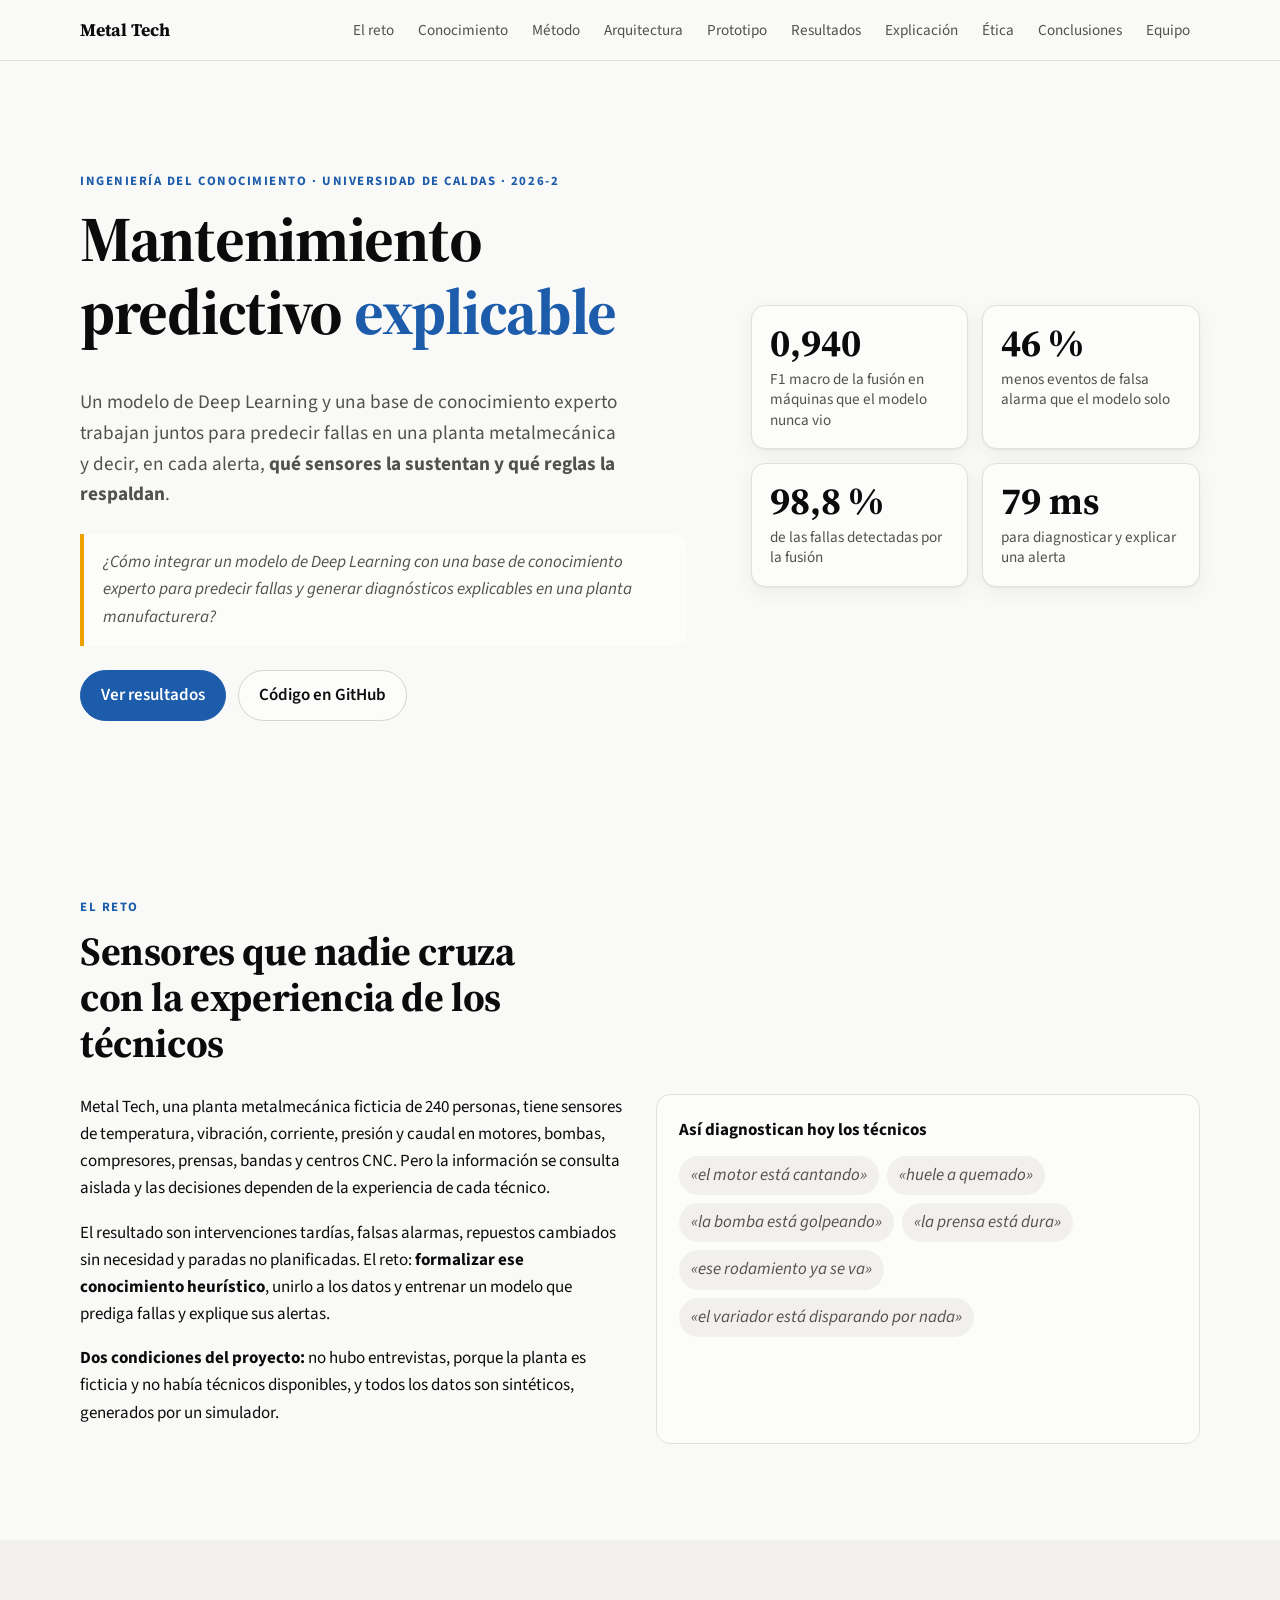
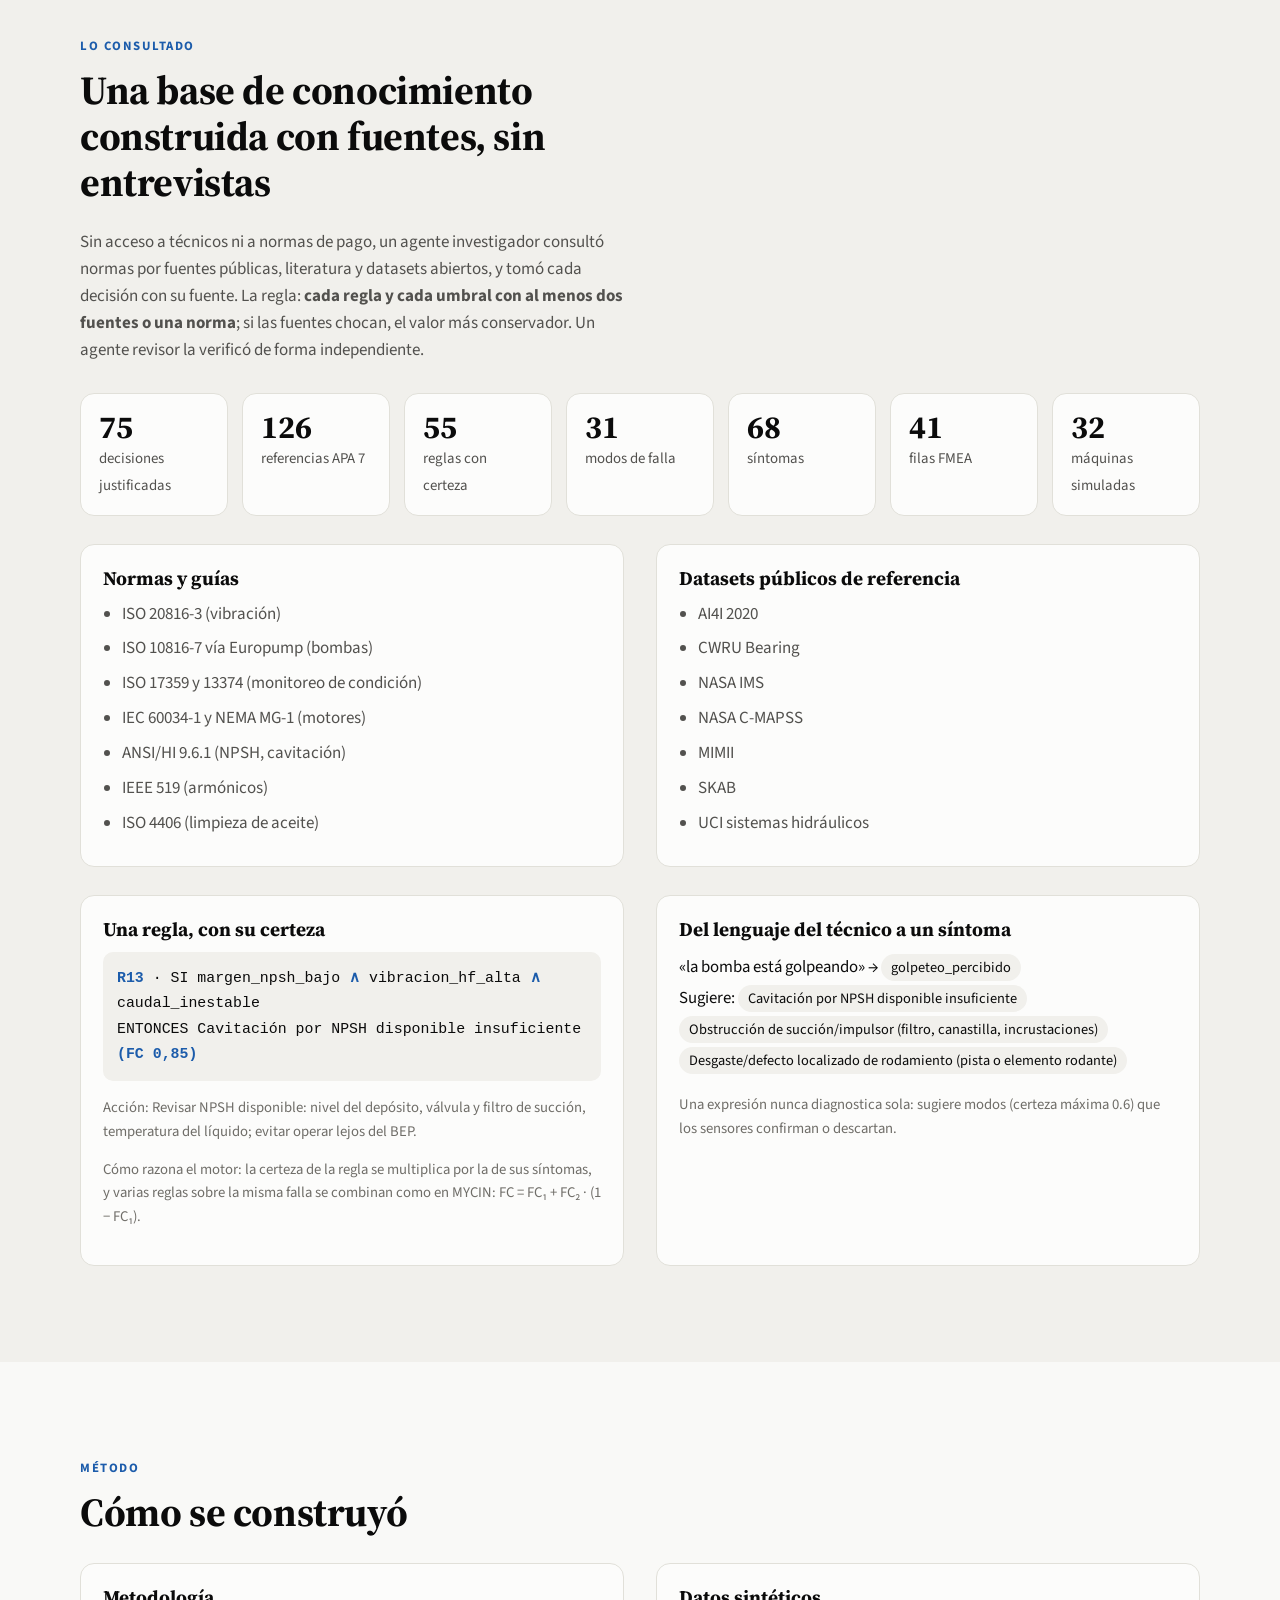
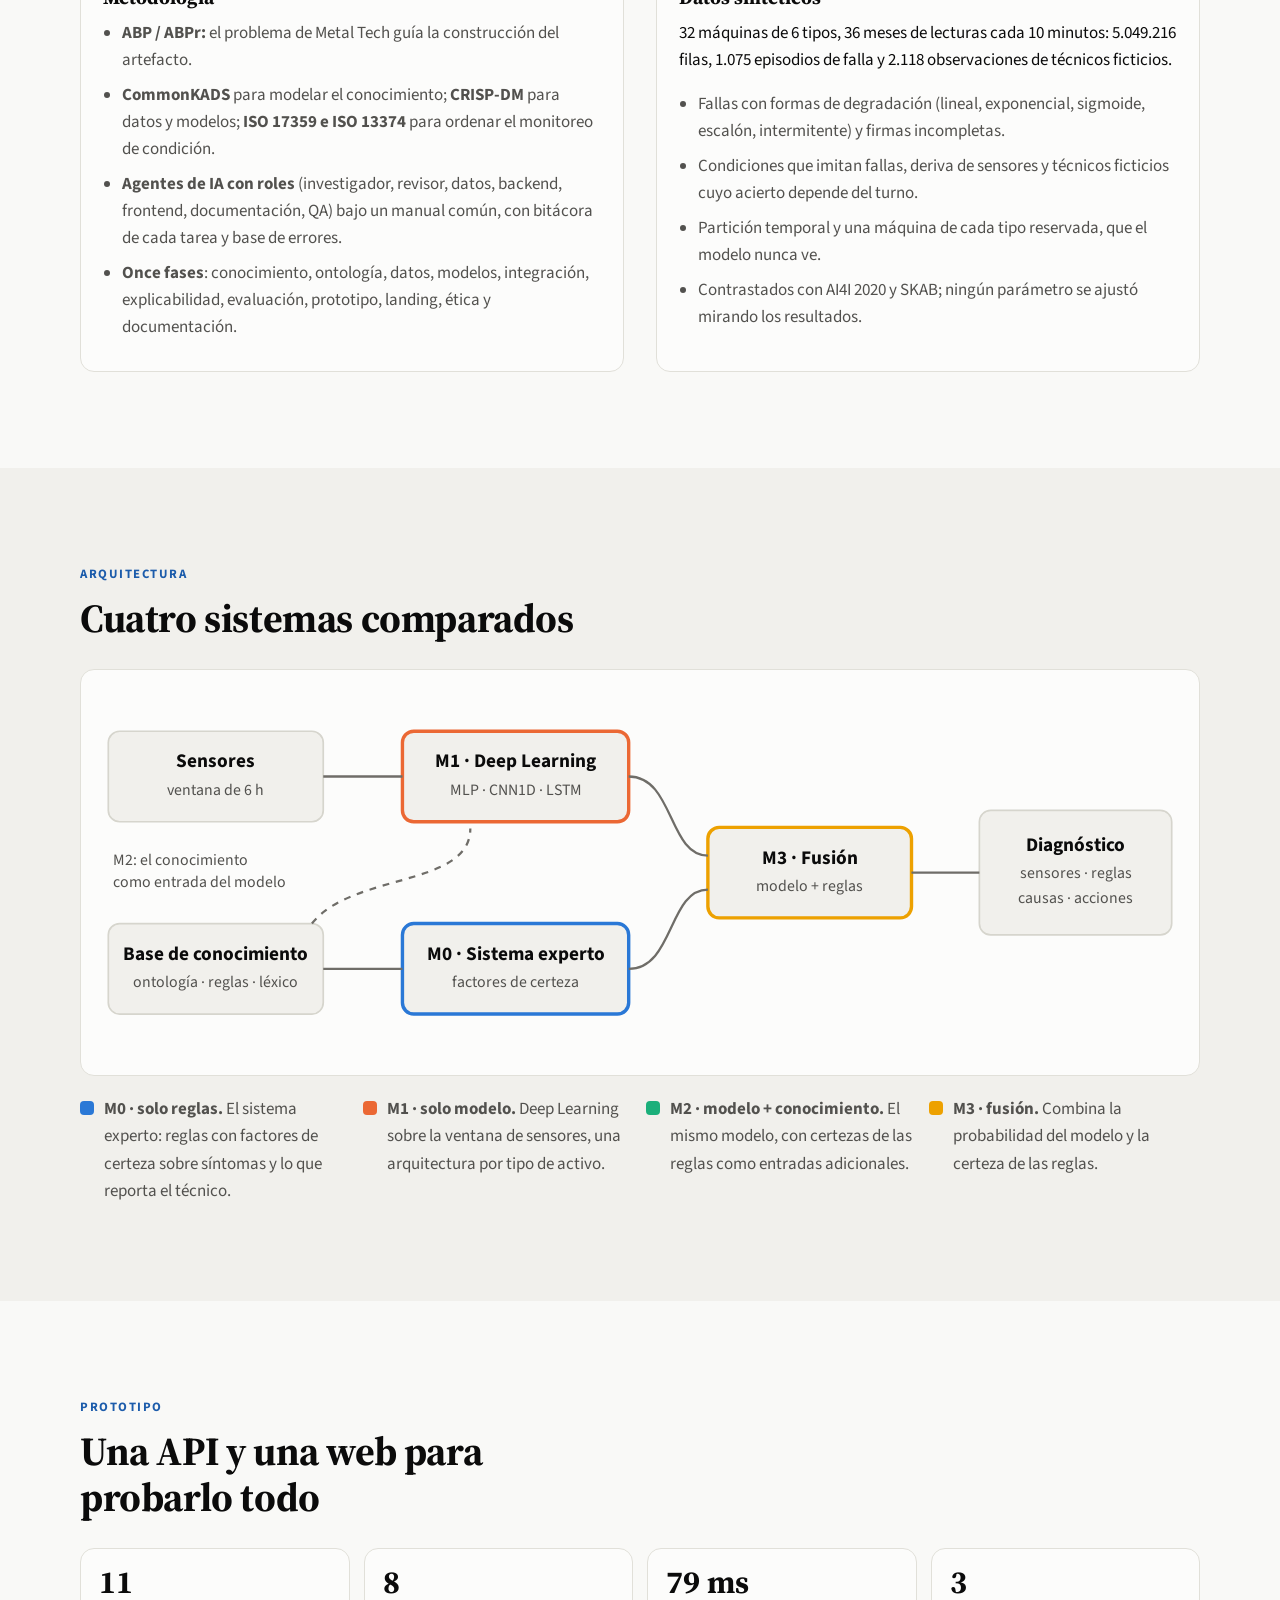
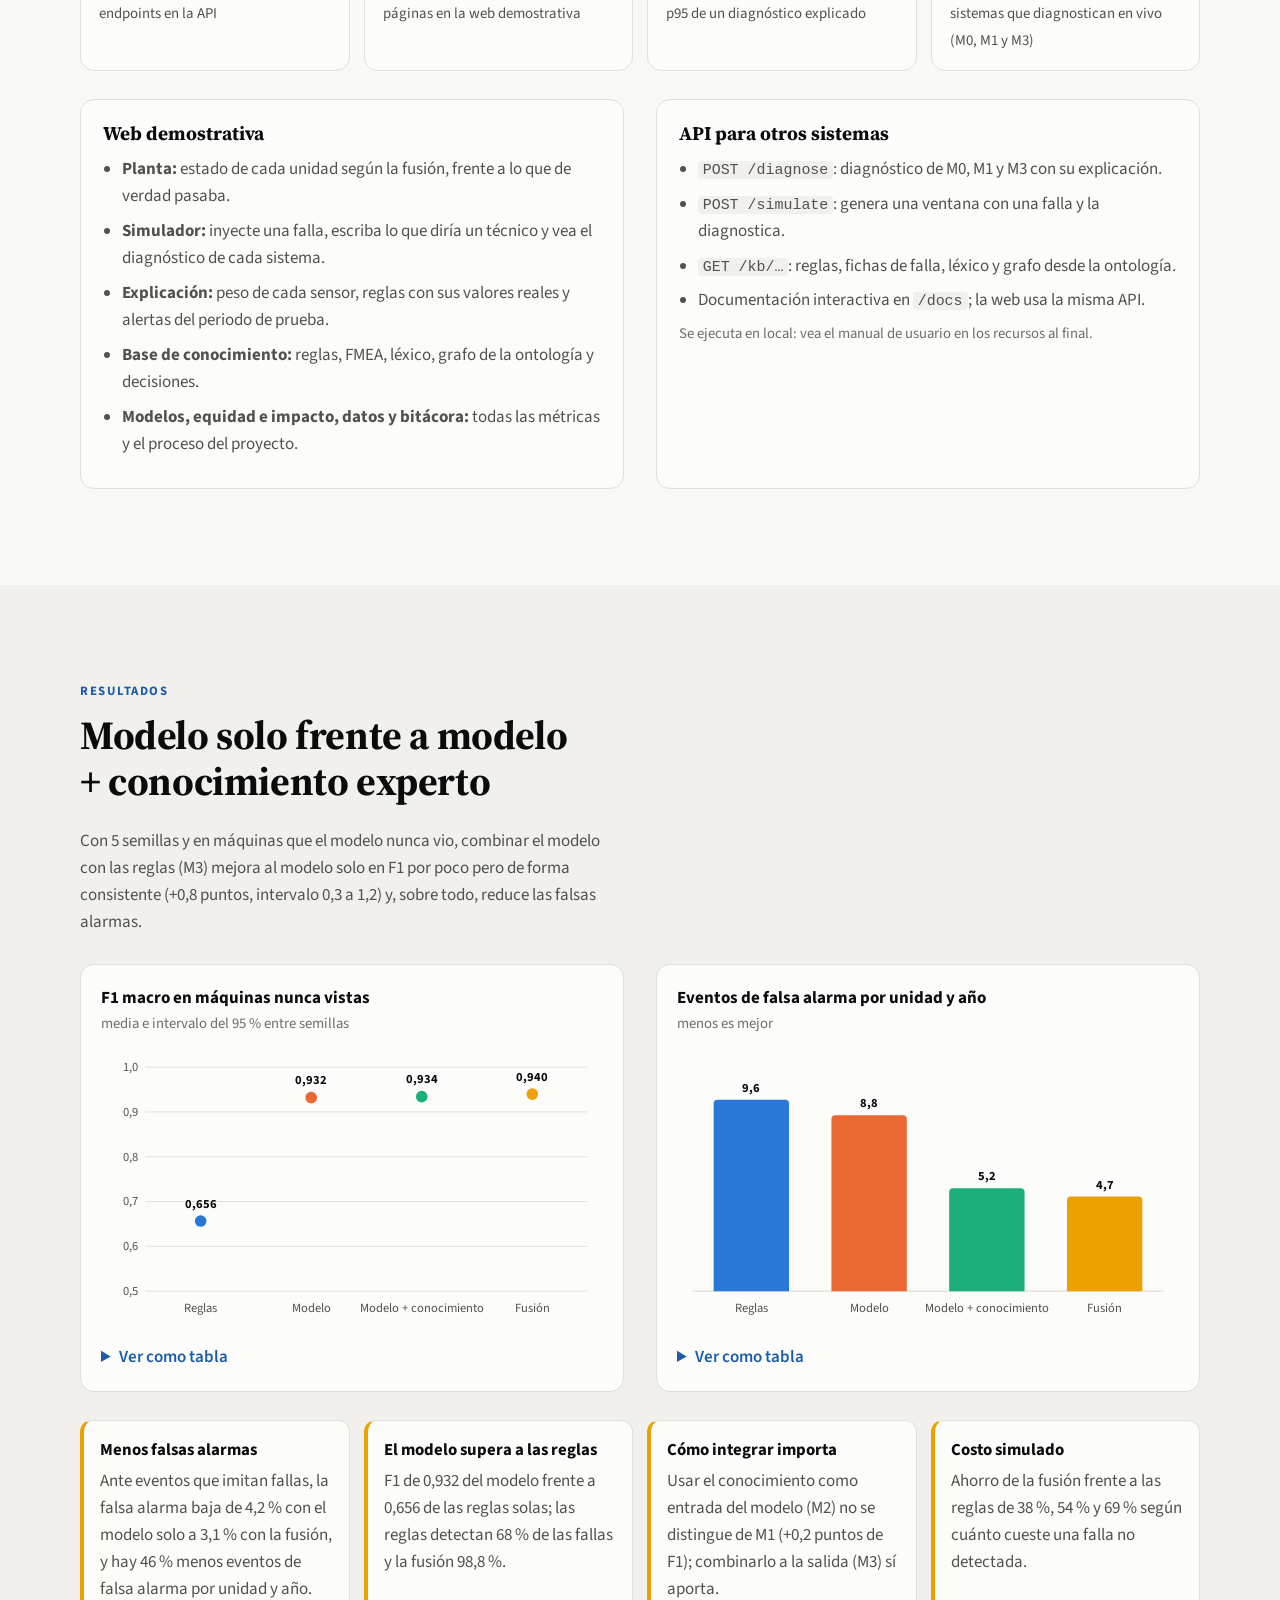
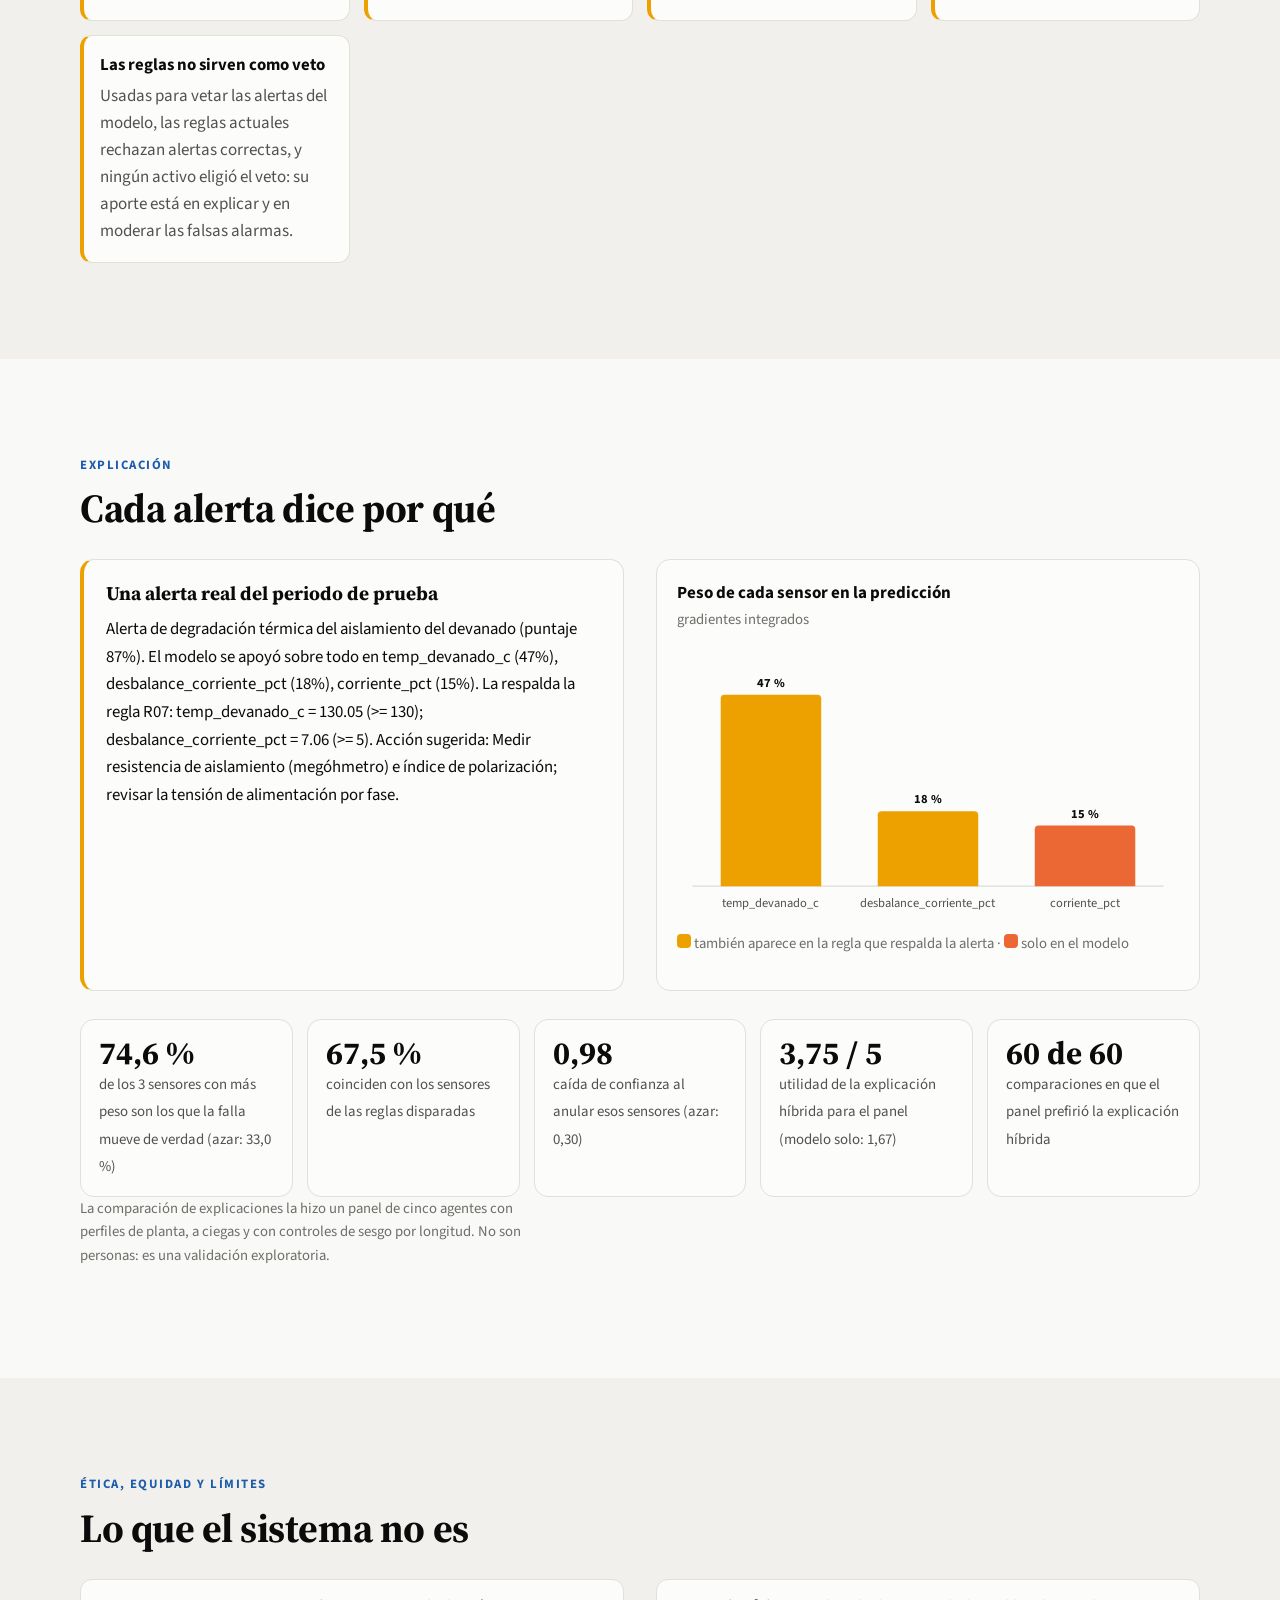
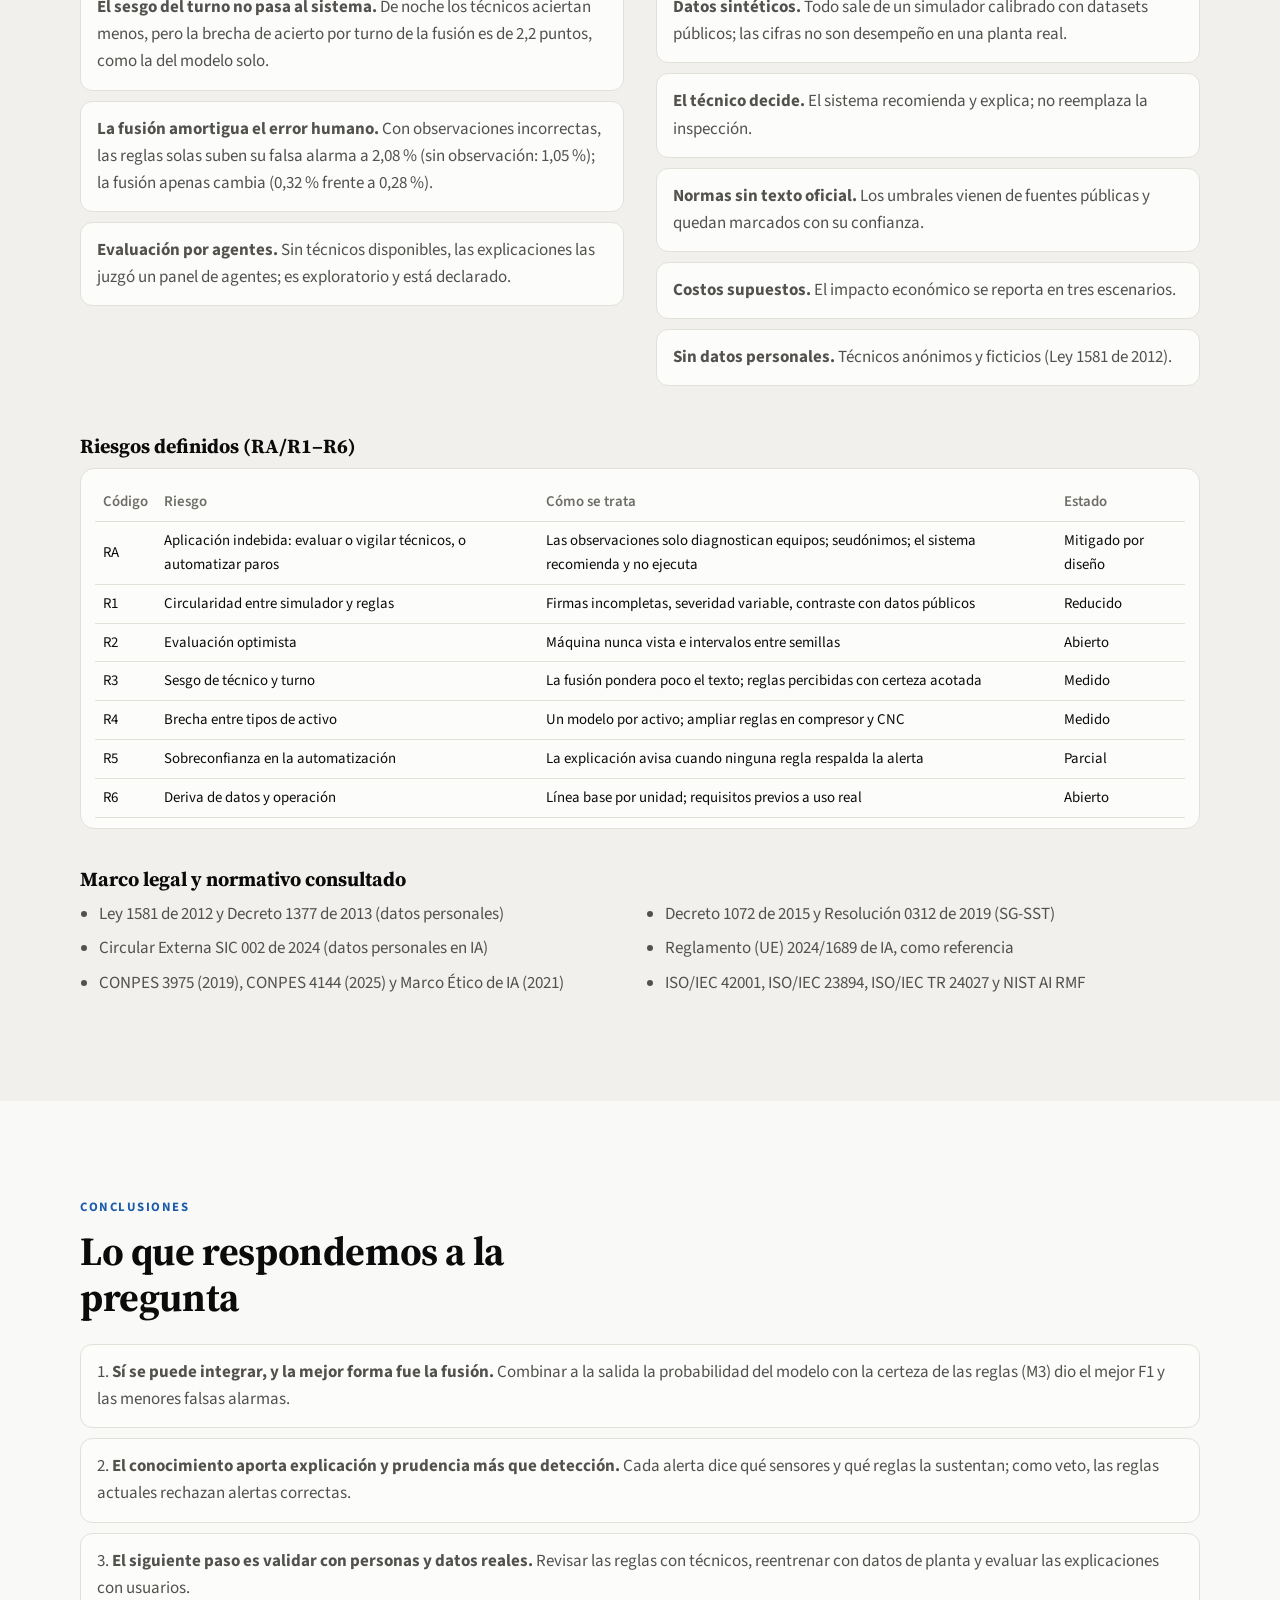
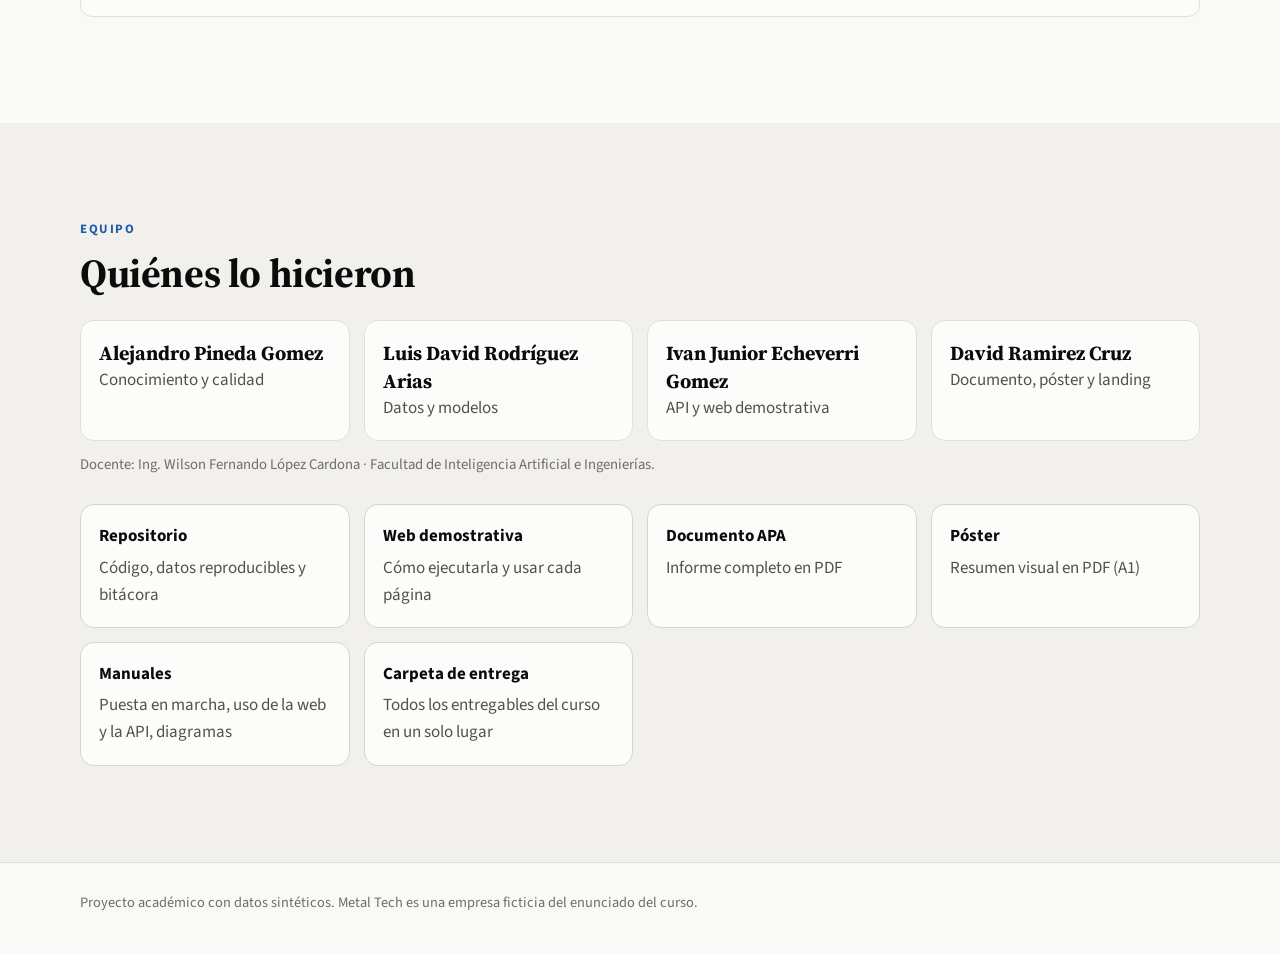
==== commit 4b223288: "Alinea el guion de la presentacion con la landing - Landing: condiciones del proyecto, criterio de f" ====
--- a/landing/index.html
+++ b/landing/index.html
@@ -25,6 +25,7 @@
         <li><a href="#resultados">Resultados</a></li>
         <li><a href="#explicacion">Explicación</a></li>
         <li><a href="#etica">Ética</a></li>
+        <li><a href="#conclusiones">Conclusiones</a></li>
         <li><a href="#equipo">Equipo</a></li>
       </ul>
     </nav>
@@ -69,6 +70,8 @@
             <p>El resultado son intervenciones tardías, falsas alarmas, repuestos cambiados sin necesidad y paradas
               no planificadas. El reto: <strong>formalizar ese conocimiento heurístico</strong>, unirlo a los datos y
               entrenar un modelo que prediga fallas y explique sus alertas.</p>
+            <p><strong>Dos condiciones del proyecto:</strong> no hubo entrevistas, porque la planta es ficticia y no había
+              técnicos disponibles, y todos los datos son sintéticos, generados por un simulador.</p>
           </div>
           <figure class="voces">
             <figcaption>Así diagnostican hoy los técnicos</figcaption>
@@ -91,8 +94,9 @@
         <p class="antetitulo">Lo consultado</p>
         <h2>Una base de conocimiento construida con fuentes, sin entrevistas</h2>
         <p class="ancho-lectura">Sin acceso a técnicos ni a normas de pago, un agente investigador consultó normas por fuentes
-          públicas, literatura y datasets abiertos, y tomó cada decisión con su fuente. Un agente revisor la verificó de
-          forma independiente.</p>
+          públicas, literatura y datasets abiertos, y tomó cada decisión con su fuente. La regla: <strong>cada regla y
+          cada umbral con al menos dos fuentes o una norma</strong>; si las fuentes chocan, el valor más conservador.
+          Un agente revisor la verificó de forma independiente.</p>
         <div class="contadores" id="contadores"></div>
         <div class="dos-columnas">
           <div class="panel">
@@ -109,6 +113,8 @@
             <h3 id="titulo-regla">Una regla, con su certeza</h3>
             <p class="regla__codigo" id="regla"></p>
             <p class="nota" id="regla-accion"></p>
+            <p class="nota">Cómo razona el motor: la certeza de la regla se multiplica por la de sus síntomas, y varias
+              reglas sobre la misma falla se combinan como en MYCIN: FC = FC₁ + FC₂ · (1 − FC₁).</p>
           </article>
           <article class="panel" aria-labelledby="titulo-expresion">
             <h3 id="titulo-expresion">Del lenguaje del técnico a un síntoma</h3>
@@ -297,8 +303,24 @@
       </div>
     </section>
 
+    <!-- Conclusiones -->
+    <section id="conclusiones" class="seccion">
+      <div class="contenedor">
+        <p class="antetitulo">Conclusiones</p>
+        <h2>Lo que respondemos a la pregunta</h2>
+        <ol class="lista lista--marcada conclusiones">
+          <li><strong>Sí se puede integrar, y la mejor forma fue la fusión.</strong> Combinar a la salida la probabilidad
+            del modelo con la certeza de las reglas (M3) dio el mejor F1 y las menores falsas alarmas.</li>
+          <li><strong>El conocimiento aporta explicación y prudencia más que detección.</strong> Cada alerta dice qué
+            sensores y qué reglas la sustentan; como veto, las reglas actuales rechazan alertas correctas.</li>
+          <li><strong>El siguiente paso es validar con personas y datos reales.</strong> Revisar las reglas con técnicos,
+            reentrenar con datos de planta y evaluar las explicaciones con usuarios.</li>
+        </ol>
+      </div>
+    </section>
+
     <!-- Equipo -->
-    <section id="equipo" class="seccion">
+    <section id="equipo" class="seccion seccion--alterna">
       <div class="contenedor">
         <p class="antetitulo">Equipo</p>
         <h2>Quiénes lo hicieron</h2>
--- a/landing/styles.css
+++ b/landing/styles.css
@@ -152,6 +152,7 @@
 .tabla-desplazable { overflow-x: auto; background: var(--superficie); border: 1px solid var(--rejilla); border-radius: var(--radio); padding: 4px 14px 10px; }
 .tabla-desplazable table { min-width: 620px; }
 .lista--columnas { columns: 2 320px; column-gap: 32px; }
+.conclusiones li { list-style: decimal inside; }
 .lista--columnas li { break-inside: avoid; }
 code { font: 0.88em ui-monospace, Consolas, monospace; background: var(--alterna); padding: 1px 5px; border-radius: 4px; }
 table { width: 100%; border-collapse: collapse; margin-top: 10px; font-size: 0.93rem; font-variant-numeric: tabular-nums; }
